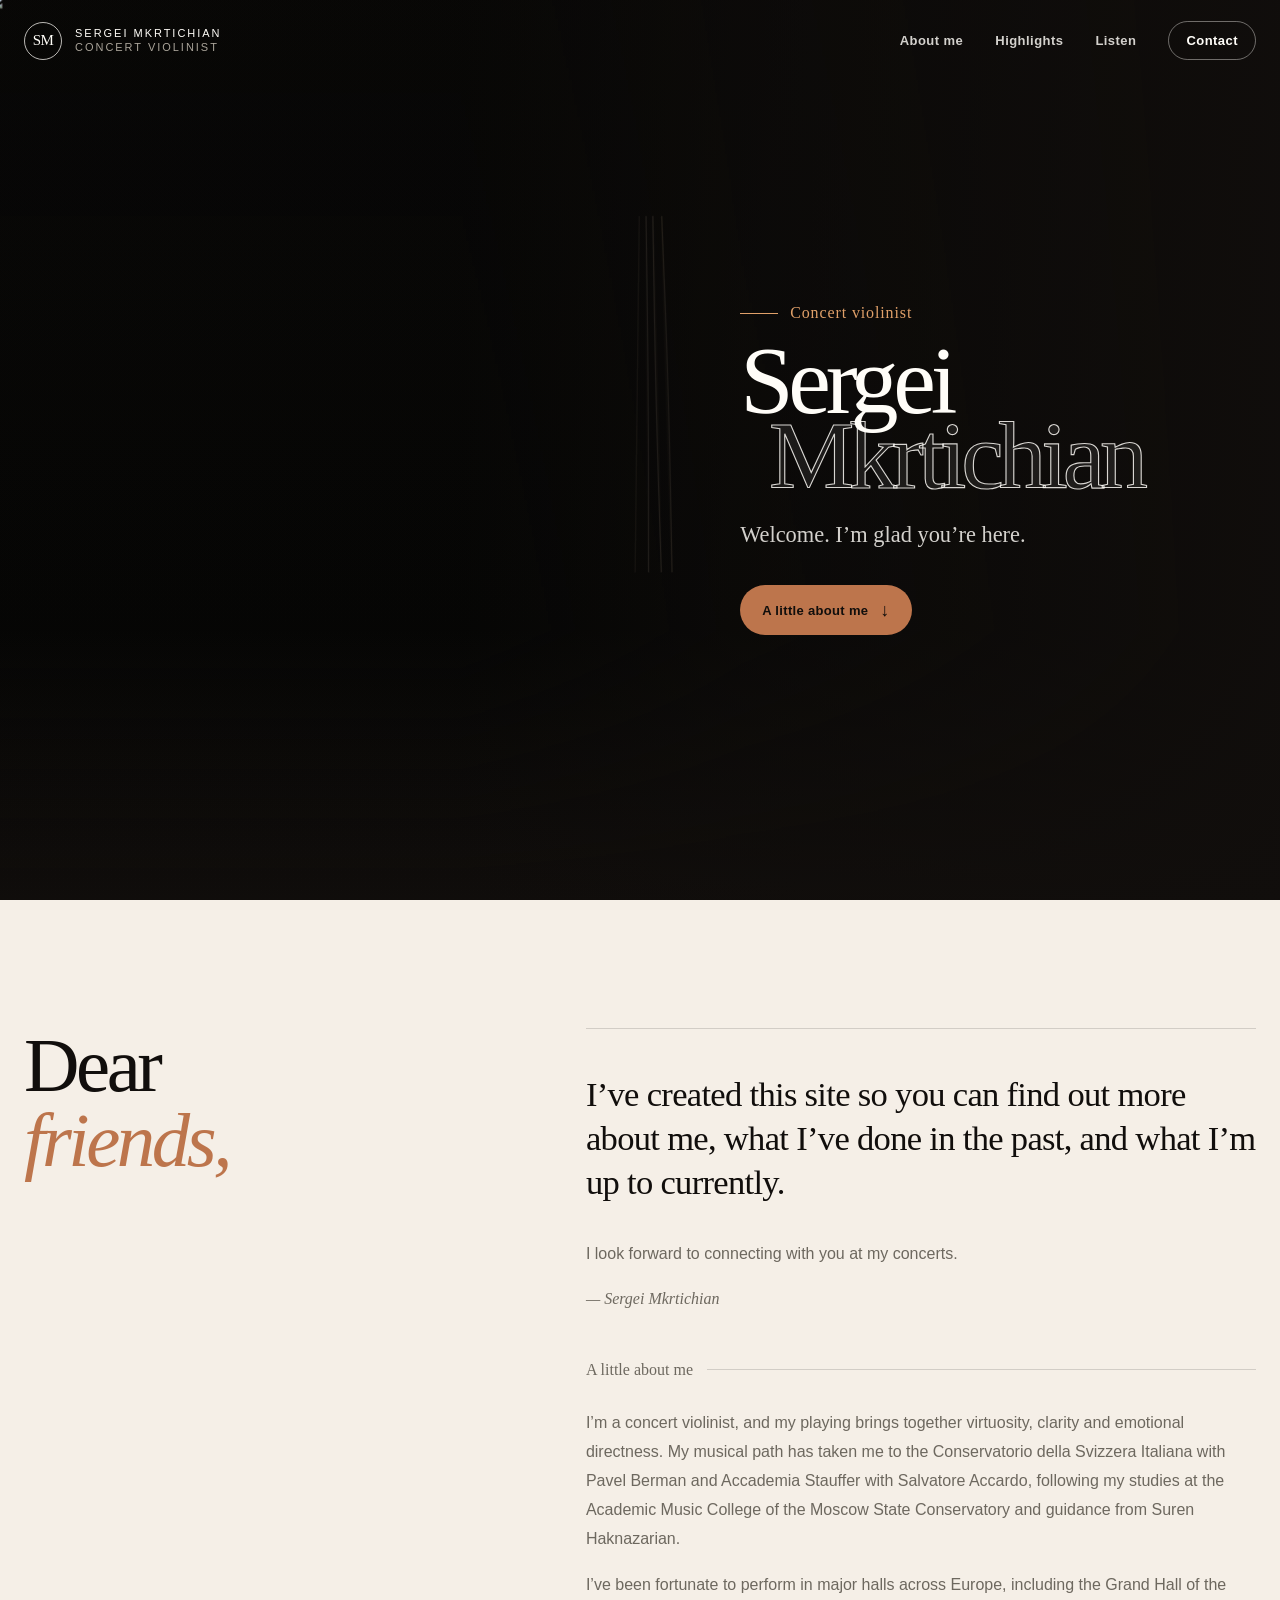
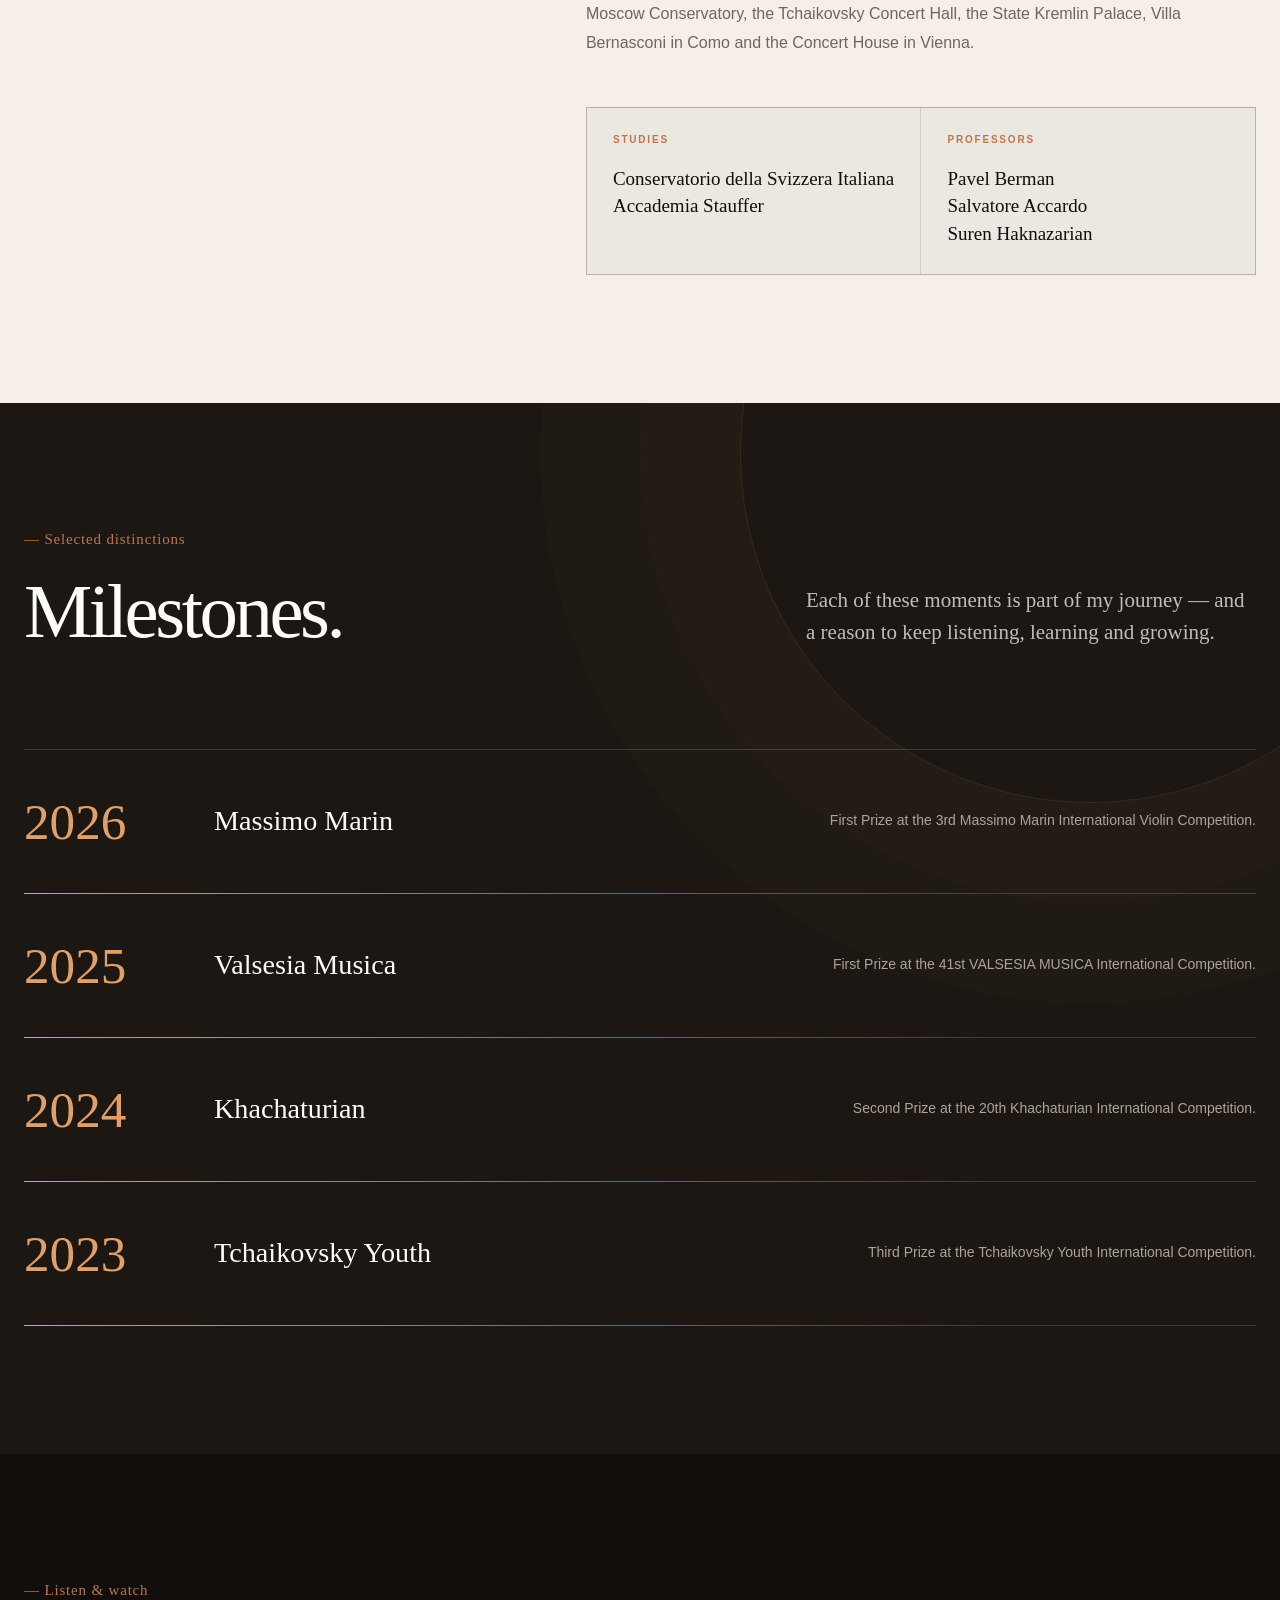
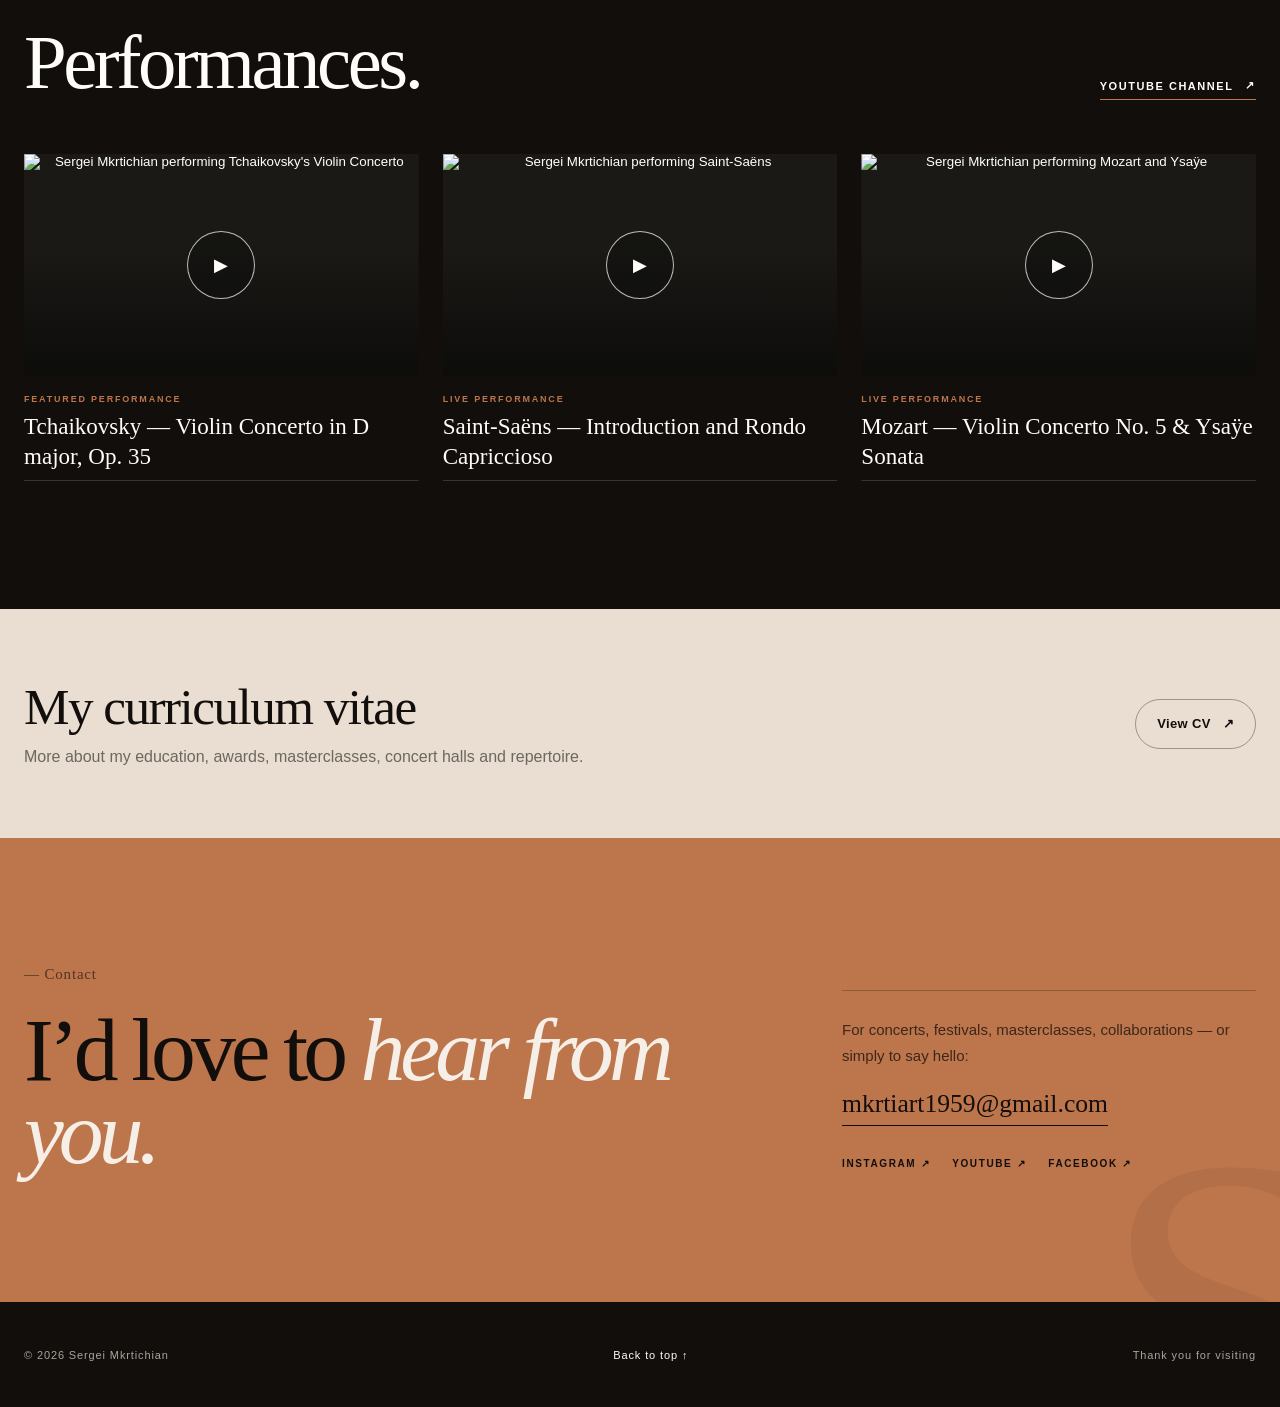
==== index.html @ 85d5dacb "Add files via upload" ====
<!doctype html>
<html lang="en" class="force-motion">
<head>
  <meta charset="utf-8">
  <meta name="viewport" content="width=device-width, initial-scale=1, viewport-fit=cover">
  <meta name="theme-color" content="#0a0a09">
  <meta name="description" content="Welcome to the official website of concert violinist Sergei Mkrtichian — music, performances, personal story and upcoming work.">
  <meta name="author" content="Sergei Mkrtichian">
  <meta name="robots" content="index, follow">

  <title>Sergei Mkrtichian — Concert Violinist</title>
  <link rel="canonical" href="https://sergeiviolin.com/">
  <link rel="apple-touch-icon" sizes="180x180" href="/apple-touch-icon.png">
  <link rel="icon" type="image/png" sizes="32x32" href="/favicon-32x32.png">
  <link rel="icon" type="image/png" sizes="16x16" href="/favicon-16x16.png">
  <link rel="manifest" href="/site.webmanifest">
  <link rel="preload" as="image" href="/s.JPG" fetchpriority="high">

  <meta property="og:type" content="website">
  <meta property="og:url" content="https://sergeiviolin.com/">
  <meta property="og:title" content="Sergei Mkrtichian — Concert Violinist">
  <meta property="og:description" content="Welcome to my website — discover my music, performances, story and latest work.">
  <meta property="og:image" content="https://sergeiviolin.com/og.png">
  <meta property="og:image:width" content="1200">
  <meta property="og:image:height" content="630">
  <meta property="og:image:alt" content="Sergei Mkrtichian with his violin">
  <meta property="og:site_name" content="Sergei Mkrtichian">
  <meta name="twitter:card" content="summary_large_image">
  <meta name="twitter:title" content="Sergei Mkrtichian — Concert Violinist">
  <meta name="twitter:description" content="Discover my music, performances, story and latest work.">
  <meta name="twitter:image" content="https://sergeiviolin.com/og.png">

  <script type="application/ld+json">
  {
    "@context": "https://schema.org",
    "@type": "Person",
    "name": "Sergei Mkrtichian",
    "url": "https://sergeiviolin.com/",
    "image": "https://sergeiviolin.com/s.JPG",
    "jobTitle": "Concert violinist",
    "sameAs": [
      "https://www.instagram.com/sergeiviolin/",
      "https://www.facebook.com/profile.php?id=100095484424565",
      "https://www.youtube.com/@sergeiviolin"
    ]
  }
  </script>

  <script>
    if (new URLSearchParams(window.location.search).get('motion') === 'system') {
      document.documentElement.classList.remove('force-motion');
    }
  </script>

  <style>
    :root {
      --ink: #110e0c;
      --ink-soft: #1c1713;
      --paper: #f5efe7;
      --paper-deep: #e9ded1;
      --white: #fffdf8;
      --muted: #aaa49a;
      --muted-dark: #6d685f;
      --amber: #bd754c;
      --amber-bright: #e0a069;
      --line-dark: rgba(255, 253, 248, .16);
      --line-light: rgba(10, 10, 9, .15);
      --serif: "Iowan Old Style", "Palatino Linotype", "Book Antiqua", Palatino, Georgia, serif;
      --sans: Inter, ui-sans-serif, -apple-system, BlinkMacSystemFont, "Segoe UI", Helvetica, Arial, sans-serif;
      --page: min(1240px, calc(100vw - 48px));
      --header-h: calc(82px + env(safe-area-inset-top));
    }

    *, *::before, *::after { box-sizing: border-box; }

    html {
      scroll-behavior: smooth;
      scroll-padding-top: var(--header-h);
      overflow-x: hidden;
      background: var(--ink);
    }

    body {
      margin: 0;
      min-width: 0;
      overflow-x: hidden;
      background: var(--ink);
      color: var(--white);
      font-family: var(--sans);
      -webkit-font-smoothing: antialiased;
      text-rendering: optimizeLegibility;
    }

    body.menu-open { overflow: hidden; }

    [hidden] { display: none !important; }
    main > section { scroll-margin-top: var(--header-h); }

    a { color: inherit; }
    img { max-width: 100%; }
    button, a {
      -webkit-tap-highlight-color: transparent;
      touch-action: manipulation;
    }

    button:active,
    a:active { transform: scale(.975); }

    :focus-visible {
      outline: 2px solid var(--amber-bright);
      outline-offset: 4px;
    }

    ::selection {
      background: var(--amber);
      color: var(--ink);
    }

    .skip-link {
      position: fixed;
      top: 12px;
      left: 12px;
      z-index: 2000;
      padding: 10px 14px;
      background: var(--paper);
      color: var(--ink);
      transform: translateY(-150%);
      transition: transform .2s ease;
    }

    .skip-link:focus { transform: translateY(0); }

    .site-header {
      position: fixed;
      inset: 0 0 auto;
      z-index: 1000;
      height: var(--header-h);
      border-bottom: 1px solid transparent;
      transition: background .3s ease, border-color .3s ease, height .3s ease;
    }

    .brand,
    .menu-toggle {
      animation: quiet-arrival .78s .45s cubic-bezier(.2,.7,.2,1) backwards;
    }

    .site-header.is-scrolled,
    .site-header.is-open {
      background: rgba(10, 10, 9, .9);
      border-color: var(--line-dark);
      backdrop-filter: blur(16px);
      -webkit-backdrop-filter: blur(16px);
    }

    .nav-shell {
      width: var(--page);
      height: 100%;
      margin: 0 auto;
      display: flex;
      align-items: center;
      justify-content: space-between;
      gap: 32px;
      padding-top: env(safe-area-inset-top);
    }

    .brand {
      display: inline-flex;
      align-items: center;
      gap: 13px;
      text-decoration: none;
      flex: 0 0 auto;
    }

    .brand-mark {
      display: grid;
      place-items: center;
      width: 38px;
      height: 38px;
      border: 1px solid rgba(255, 253, 248, .72);
      border-radius: 50%;
      font-family: var(--serif);
      font-size: 15px;
      letter-spacing: -.04em;
    }

    .brand-name {
      display: grid;
      gap: 2px;
      font-size: 11px;
      line-height: 1.05;
      letter-spacing: .18em;
      text-transform: uppercase;
    }

    .brand-name span:last-child { color: var(--muted); }

    .nav-links {
      display: flex;
      align-items: center;
      gap: clamp(20px, 2.5vw, 42px);
    }

    .nav-links a {
      position: relative;
      padding: 10px 0;
      color: rgba(255, 253, 248, .82);
      font-size: 13px;
      font-weight: 550;
      letter-spacing: .035em;
      text-decoration: none;
      transition: color .2s ease;
    }

    .nav-links a:not(.nav-cta)::after {
      position: absolute;
      right: 0;
      bottom: 4px;
      left: 0;
      height: 1px;
      background: var(--amber);
      content: "";
      transform: scaleX(0);
      transform-origin: right;
      transition: transform .25s ease;
    }

    .nav-links a:hover { color: var(--white); }
    .nav-links a:hover::after { transform: scaleX(1); transform-origin: left; }

    .nav-links .nav-cta {
      padding: 11px 17px;
      border: 1px solid rgba(255, 253, 248, .4);
      border-radius: 999px;
      color: var(--white);
      transition: background .2s ease, border-color .2s ease, color .2s ease;
    }

    .nav-links .nav-cta:hover {
      border-color: var(--amber);
      background: var(--amber);
      color: var(--ink);
    }

    .menu-toggle {
      display: none;
      width: 44px;
      height: 44px;
      padding: 0;
      border: 0;
      background: transparent;
      color: var(--white);
      cursor: pointer;
    }

    .menu-toggle span,
    .menu-toggle::before,
    .menu-toggle::after {
      display: block;
      width: 24px;
      height: 1px;
      margin: 5px auto;
      background: currentColor;
      content: "";
      transition: transform .25s ease, opacity .25s ease;
    }

    .menu-toggle[aria-expanded="true"] span { opacity: 0; }
    .menu-toggle[aria-expanded="true"]::before { transform: translateY(6px) rotate(45deg); }
    .menu-toggle[aria-expanded="true"]::after { transform: translateY(-6px) rotate(-45deg); }
    .menu-toggle:focus-visible { border-radius: 50%; outline-offset: -4px; }

    .hero {
      position: relative;
      min-height: 0;
      height: 100svh;
      max-height: none;
      overflow: hidden;
      background: #060605;
      isolation: isolate;
    }

    .hero-media,
    .hero-media::after,
    .hero-media img {
      position: absolute;
      inset: 0;
      width: 100%;
      height: 100%;
    }

    .hero-media {
      z-index: -2;
      will-change: clip-path, transform;
      animation: stage-reveal 1.45s cubic-bezier(.16,.8,.2,1) backwards;
    }

    .hero-media img {
      object-fit: cover;
      object-position: 49% 42%;
      filter: saturate(.96) contrast(1.02) brightness(1.04);
      transform: translate3d(0, var(--hero-image-y, 0px), 0) scale(var(--hero-image-scale, 1.025));
      transform-origin: 50% 44%;
      will-change: transform;
    }

    .hero-media::after {
      z-index: 1;
      background:
        linear-gradient(90deg, rgba(17,14,12,.04) 0%, rgba(17,14,12,.04) 36%, rgba(17,14,12,.44) 58%, rgba(17,14,12,.93) 100%),
        linear-gradient(0deg, rgba(17,14,12,.94) 0%, transparent 30%, rgba(17,14,12,.2) 100%);
      content: "";
    }

    .hero-strings {
      position: absolute;
      inset: 0;
      z-index: -1;
      width: 100%;
      height: 100%;
      display: block;
      opacity: .78;
      pointer-events: none;
      mix-blend-mode: screen;
    }

    @keyframes stage-reveal {
      0% {
        clip-path: inset(7% 19% 7% 19% round 34px);
        opacity: .35;
        transform: scale(.965);
      }
      35% { opacity: 1; }
      100% {
        clip-path: inset(0 round 0);
        opacity: 1;
        transform: scale(1);
      }
    }

    @keyframes quiet-arrival {
      from { opacity: 0; transform: translateY(-12px); }
      to { opacity: 1; transform: translateY(0); }
    }

    @keyframes copy-arrival {
      from { opacity: 0; transform: translateY(28px); }
      to { opacity: 1; transform: translateY(0); }
    }

    @keyframes mobile-stage-reveal {
      from { opacity: .18; transform: scale(1.045); }
      to { opacity: 1; transform: scale(1); }
    }

    @keyframes soft-appear {
      from { opacity: 0; }
      to { opacity: 1; }
    }

    @keyframes arrow-breathe {
      0%, 100% { transform: translateY(-1px); }
      50% { transform: translateY(5px); }
    }

    .hero-inner {
      width: var(--page);
      height: 100%;
      margin: 0 auto;
      display: grid;
      grid-template-columns: minmax(0, 1.08fr) minmax(390px, .92fr);
      align-items: center;
      padding: var(--header-h) 0 42px;
    }

    .hero-copy {
      grid-column: 2;
      max-width: 610px;
      padding: 0 0 0 clamp(24px, 4vw, 74px);
      opacity: var(--hero-copy-opacity, 1);
      transform: translate3d(0, var(--hero-copy-y, 0px), 0);
      will-change: transform, opacity;
    }

    .hero-copy > * { animation: copy-arrival .88s cubic-bezier(.2,.7,.2,1) backwards; }
    .hero-copy > :nth-child(1) { animation-delay: .4s; }
    .hero-copy > :nth-child(2) { animation-delay: .5s; }
    .hero-copy > :nth-child(3) { animation-delay: .61s; }
    .hero-copy > :nth-child(4) { animation-delay: .72s; }
    .hero-copy > :nth-child(5) { animation-delay: .82s; }

    .eyebrow {
      display: flex;
      align-items: center;
      gap: 12px;
      margin: 0 0 22px;
      color: var(--amber-bright);
      font-family: var(--serif);
      font-size: 16px;
      font-weight: 400;
      letter-spacing: .055em;
    }

    .eyebrow::before {
      width: 38px;
      height: 1px;
      background: currentColor;
      content: "";
    }

    h1, h2, h3, p { margin-top: 0; }

    h1 {
      margin-bottom: 24px;
      font-family: var(--serif);
      font-size: clamp(68px, 7.5vw, 128px);
      font-weight: 400;
      letter-spacing: -.055em;
      line-height: .78;
    }

    h1 span { display: block; }
    h1 span:last-child {
      margin-left: .3em;
      color: rgba(255,253,248,.07);
      -webkit-text-stroke: 1.15px rgba(255,253,248,.84);
    }

    .hero-lead {
      max-width: 530px;
      margin-bottom: 34px;
      color: rgba(255, 253, 248, .82);
      font-family: var(--serif);
      font-size: clamp(19px, 1.75vw, 25px);
      line-height: 1.5;
    }

    @keyframes next-concert-arrival {
      from { opacity: 0; transform: translateY(16px); }
      to { opacity: 1; transform: translateY(0); }
    }

    .next-concert-teaser {
      position: relative;
      width: min(100%, 520px);
      min-height: 76px;
      display: grid;
      grid-template-columns: auto minmax(0, 1fr) auto;
      gap: 16px;
      align-items: center;
      overflow: hidden;
      margin: 0 0 18px;
      padding: 12px 15px 12px 13px;
      border: 1px solid rgba(255, 253, 248, .22);
      border-radius: 17px;
      background: rgba(13, 11, 9, .7);
      color: var(--white);
      text-decoration: none;
      animation: next-concert-arrival .72s .08s cubic-bezier(.2,.7,.2,1) backwards;
      transition: border-color .25s ease, background .25s ease, transform .25s ease;
    }

    .next-concert-teaser::after {
      position: absolute;
      right: 0;
      bottom: 0;
      left: 0;
      height: 1px;
      background: linear-gradient(90deg, var(--amber-bright), rgba(224, 160, 105, 0));
      content: "";
      transform-origin: left;
      animation: next-concert-line 1.1s .45s cubic-bezier(.2,.7,.2,1) backwards;
    }

    @keyframes next-concert-line {
      from { transform: scaleX(0); }
      to { transform: scaleX(1); }
    }

    .next-concert-teaser:hover {
      border-color: rgba(224, 160, 105, .62);
      background: rgba(22, 17, 14, .86);
      transform: translateY(-2px);
    }

    .next-concert-date {
      min-width: 50px;
      display: grid;
      justify-items: center;
      padding-right: 13px;
      border-right: 1px solid rgba(255, 253, 248, .16);
      font-variant-numeric: tabular-nums;
    }

    .next-concert-day {
      font-family: var(--serif);
      font-size: 32px;
      letter-spacing: -.04em;
      line-height: .9;
    }

    .next-concert-month,
    .next-concert-label {
      color: var(--amber-bright);
      font-size: 9px;
      font-weight: 750;
      letter-spacing: .14em;
      line-height: 1.3;
      text-transform: uppercase;
    }

    .next-concert-copy { min-width: 0; display: grid; gap: 3px; }
    .next-concert-place,
    .next-concert-title { overflow: hidden; text-overflow: ellipsis; white-space: nowrap; }
    .next-concert-place { font-family: var(--serif); font-size: 18px; font-weight: 400; }
    .next-concert-title { color: rgba(255, 253, 248, .66); font-size: 11px; }
    .next-concert-arrow { color: var(--amber-bright); font-size: 21px; transition: transform .25s ease; }
    .next-concert-teaser:hover .next-concert-arrow { transform: translate(2px, 2px); }

    html.has-concerts .hero-lead { margin-bottom: 18px; }

    .button-row {
      display: flex;
      flex-wrap: wrap;
      gap: 12px;
    }

    .button {
      min-height: 50px;
      display: inline-flex;
      align-items: center;
      justify-content: center;
      gap: 12px;
      padding: 13px 21px;
      border: 1px solid transparent;
      border-radius: 999px;
      font-size: 13px;
      font-weight: 650;
      letter-spacing: .025em;
      text-decoration: none;
      transition: transform .2s ease, background .2s ease, border-color .2s ease, color .2s ease;
    }

    .button:hover { transform: translateY(-2px); }
    .button-primary { background: var(--amber); color: var(--ink); }
    .button-primary:hover { background: var(--amber-bright); }
    .button-ghost { border-color: rgba(255,253,248,.34); color: var(--white); }
    .button-ghost:hover { border-color: rgba(255,253,248,.7); background: rgba(255,253,248,.1); }
    .button-secondary { border-color: rgba(255,253,248,.34); color: var(--white); }
    .button-secondary:hover { border-color: var(--white); background: var(--white); color: var(--ink); }
    .button-arrow {
      display: inline-block;
      font-size: 18px;
      font-weight: 400;
      line-height: 0;
      animation: arrow-breathe 1.8s 2s ease-in-out infinite;
    }

    .concerts {
      position: relative;
      overflow: hidden;
      background: var(--paper-deep);
      color: var(--ink);
    }

    .concerts::after {
      position: absolute;
      top: -280px;
      right: -240px;
      width: 620px;
      height: 620px;
      border: 1px solid rgba(189, 117, 76, .18);
      border-radius: 50%;
      box-shadow: 0 0 0 90px rgba(189, 117, 76, .035), 0 0 0 180px rgba(189, 117, 76, .025);
      content: "";
      pointer-events: none;
    }

    .concerts .section-shell { position: relative; z-index: 1; }
    .concerts .section-kicker { color: var(--amber); }

    .concerts-head {
      display: grid;
      grid-template-columns: minmax(0, 1fr) minmax(280px, .55fr);
      gap: clamp(40px, 8vw, 120px);
      align-items: end;
      margin-bottom: clamp(48px, 7vw, 84px);
    }

    .concerts-intro {
      justify-self: end;
      max-width: 430px;
      margin: 0;
      color: var(--muted-dark);
      font-family: var(--serif);
      font-size: 20px;
      line-height: 1.55;
    }

    .concerts-preview-note {
      margin: -26px 0 28px;
      padding: 11px 14px;
      border: 1px solid rgba(189, 117, 76, .3);
      border-radius: 10px;
      color: var(--muted-dark);
      font-size: 12px;
      line-height: 1.5;
    }

    .concert-list { border-top: 1px solid var(--line-light); }

    .concert-card {
      display: grid;
      grid-template-columns: 160px minmax(0, 1fr) auto;
      gap: clamp(28px, 5vw, 72px);
      align-items: center;
      padding: 30px 0;
      border-bottom: 1px solid var(--line-light);
    }

    .concert-date {
      display: grid;
      grid-template-columns: auto 1fr;
      gap: 4px 10px;
      align-items: center;
      font-family: var(--serif);
      font-variant-numeric: tabular-nums;
    }

    .concert-day {
      grid-row: span 2;
      color: var(--amber);
      font-size: 54px;
      letter-spacing: -.055em;
      line-height: .8;
    }

    .concert-month,
    .concert-year {
      font-family: var(--sans);
      font-size: 10px;
      font-weight: 750;
      letter-spacing: .15em;
      line-height: 1.15;
      text-transform: uppercase;
    }

    .concert-year { color: var(--muted-dark); }

    .concert-place {
      margin-bottom: 7px;
      color: var(--amber);
      font-size: 10px;
      font-weight: 750;
      letter-spacing: .16em;
      text-transform: uppercase;
    }

    .concert-title {
      margin-bottom: 8px;
      font-family: var(--serif);
      font-size: clamp(24px, 2.5vw, 34px);
      font-weight: 400;
      letter-spacing: -.02em;
      line-height: 1.15;
    }

    .concert-meta,
    .concert-description {
      margin: 0;
      color: var(--muted-dark);
      font-size: 13px;
      line-height: 1.6;
    }

    .concert-description { max-width: 650px; margin-top: 7px; }

    .concert-action {
      min-width: 148px;
      background: var(--ink);
      color: var(--white);
    }

    .concert-action:hover { background: var(--amber); color: var(--ink); }

    .concert-card[data-concert-kind="external"] .concert-action {
      border-color: rgba(17, 14, 12, .38);
      background: transparent;
      color: var(--ink);
    }

    .concert-card[data-concert-kind="external"] .concert-action:hover {
      border-color: var(--ink);
      background: var(--ink);
      color: var(--white);
    }

    .concert-status {
      display: inline-flex;
      min-height: 44px;
      align-items: center;
      color: var(--muted-dark);
      font-size: 10px;
      font-weight: 750;
      letter-spacing: .15em;
      text-transform: uppercase;
    }

    .section { padding: clamp(90px, 10vw, 150px) 0; }
    .section-shell { width: var(--page); margin: 0 auto; }

    .section-kicker {
      margin-bottom: 26px;
      color: var(--amber);
      font-family: var(--serif);
      font-size: 15px;
      font-weight: 400;
      letter-spacing: .055em;
    }

    .section-kicker::before { content: "— "; }
    main { counter-reset: section; }
    main > section:not(.hero) { counter-increment: section; }

    .display-title {
      margin-bottom: 0;
      font-family: var(--serif);
      font-size: clamp(46px, 6vw, 86px);
      font-weight: 400;
      letter-spacing: -.045em;
      line-height: .98;
    }

    .about { background: var(--paper); color: var(--ink); }

    .about-grid {
      display: grid;
      grid-template-columns: minmax(310px, .8fr) minmax(420px, 1.2fr);
      gap: clamp(56px, 9vw, 140px);
      align-items: start;
    }

    .about-intro { position: sticky; top: calc(var(--header-h) + 50px); }

    .about .display-title span { color: var(--amber); font-style: italic; }

    .about-copy {
      padding-top: 43px;
      border-top: 1px solid var(--line-light);
    }

    .about-copy .lead {
      margin-bottom: 34px;
      font-family: var(--serif);
      font-size: clamp(25px, 2.7vw, 39px);
      line-height: 1.28;
      letter-spacing: -.02em;
    }

    .about-copy > p:not(.lead) {
      max-width: 680px;
      color: var(--muted-dark);
      font-size: 16px;
      line-height: 1.82;
    }

    .about-copy .signature {
      margin: 8px 0 42px;
      color: var(--ink);
      font-family: var(--serif);
      font-size: clamp(23px, 2.4vw, 32px);
      font-style: italic;
    }

    .story-label {
      display: flex;
      align-items: center;
      gap: 14px;
      margin: 0 0 24px;
      color: var(--amber);
      font-family: var(--serif);
      font-size: 15px;
    }

    .story-label::after {
      height: 1px;
      flex: 1;
      background: var(--line-light);
      content: "";
    }

    .about-meta {
      margin-top: 50px;
      display: grid;
      grid-template-columns: repeat(2, 1fr);
      gap: 1px;
      background: var(--line-light);
      border: 1px solid var(--line-light);
    }

    .meta-card {
      min-height: 150px;
      padding: 26px;
      background: rgba(255, 253, 248, .56);
    }

    .meta-card span {
      display: block;
      margin-bottom: 20px;
      color: var(--amber);
      font-size: 10px;
      font-weight: 700;
      letter-spacing: .18em;
      text-transform: uppercase;
    }

    .meta-card p {
      margin: 0;
      font-family: var(--serif);
      font-size: 19px;
      line-height: 1.45;
    }

    .highlights {
      position: relative;
      overflow: hidden;
      background: var(--ink-soft);
    }

    .highlights::before {
      position: absolute;
      top: -300px;
      right: -160px;
      width: 700px;
      height: 700px;
      border: 1px solid rgba(199,134,63,.16);
      border-radius: 50%;
      box-shadow: 0 0 0 100px rgba(199,134,63,.025), 0 0 0 200px rgba(199,134,63,.02);
      content: "";
      pointer-events: none;
    }

    .highlights-head {
      display: grid;
      grid-template-columns: 1fr 1fr;
      gap: 50px;
      align-items: end;
      margin-bottom: clamp(58px, 8vw, 100px);
    }

    .highlights-note {
      max-width: 450px;
      justify-self: end;
      margin: 0;
      color: rgba(255,253,248,.72);
      font-family: var(--serif);
      font-size: 21px;
      line-height: 1.55;
    }

    .timeline { border-top: 1px solid var(--line-dark); }

    .timeline-item {
      position: relative;
      display: grid;
      grid-template-columns: 150px minmax(230px, .72fr) 1fr;
      gap: 40px;
      align-items: center;
      min-height: 144px;
      padding: 28px 0;
      border-bottom: 1px solid var(--line-dark);
      transition: border-color .25s ease;
    }

    .timeline-item::after {
      position: absolute;
      right: 0;
      bottom: -1px;
      left: 0;
      height: 1px;
      background: linear-gradient(90deg, var(--amber-bright), transparent 78%);
      content: "";
      transform: scaleX(0);
      transform-origin: left;
      transition: transform 1.15s var(--reveal-delay, 0ms) cubic-bezier(.2,.7,.2,1);
    }

    .timeline-item.is-visible::after { transform: scaleX(1); }

    .timeline-item:hover { border-color: rgba(199,134,63,.72); }

    .timeline-year {
      font-family: var(--serif);
      font-size: clamp(38px, 4vw, 56px);
      color: var(--amber-bright);
    }

    .timeline-item h3 {
      margin-bottom: 0;
      font-family: var(--serif);
      font-size: clamp(23px, 2.2vw, 32px);
      font-weight: 400;
      line-height: 1.2;
    }

    .timeline-item p {
      max-width: 540px;
      justify-self: end;
      margin: 0;
      color: var(--muted);
      font-size: 14px;
      line-height: 1.7;
    }

    .performances { background: var(--ink); }

    .performances-head {
      display: flex;
      align-items: end;
      justify-content: space-between;
      gap: 30px;
      margin-bottom: 54px;
    }

    .text-link {
      display: inline-flex;
      align-items: center;
      gap: 12px;
      padding-bottom: 7px;
      border-bottom: 1px solid var(--amber);
      color: var(--white);
      font-size: 11px;
      font-weight: 700;
      letter-spacing: .14em;
      text-decoration: none;
      text-transform: uppercase;
    }

    .video-grid {
      display: grid;
      grid-template-columns: repeat(12, minmax(0, 1fr));
      gap: 24px;
    }

    .video-card,
    .video-card:first-child {
      min-width: 0;
      grid-column: span 4;
    }

    .video-card.reveal {
      clip-path: inset(0 0 16% 0 round 18px);
      transform: translateY(42px) scale(.975);
      transition:
        opacity 1s var(--reveal-delay, 0ms) ease,
        transform 1.05s var(--reveal-delay, 0ms) cubic-bezier(.2,.7,.2,1),
        clip-path 1.05s var(--reveal-delay, 0ms) cubic-bezier(.2,.7,.2,1);
    }

    .video-card.reveal.is-visible {
      clip-path: inset(0 round 0);
      transform: translateY(0) scale(1);
    }

    .video-trigger {
      position: relative;
      width: 100%;
      aspect-ratio: 16 / 9;
      display: block;
      overflow: hidden;
      padding: 0;
      border: 0;
      background: #1a1916;
      color: var(--white);
      cursor: pointer;
    }

    .video-trigger::after {
      position: absolute;
      inset: 0;
      background: linear-gradient(0deg, rgba(5,5,4,.65), transparent 58%);
      content: "";
      transition: background .3s ease;
    }

    .video-trigger img {
      width: 100%;
      height: 100%;
      display: block;
      object-fit: cover;
      filter: saturate(.72) contrast(1.08);
      transition: transform .6s cubic-bezier(.2,.7,.2,1), filter .3s ease;
    }

    .video-trigger:hover img { transform: scale(1.035); filter: saturate(.95) contrast(1.04); }

    .play {
      position: absolute;
      z-index: 2;
      top: 50%;
      left: 50%;
      width: 68px;
      height: 68px;
      display: grid;
      place-items: center;
      border: 1px solid rgba(255,253,248,.72);
      border-radius: 50%;
      background: rgba(10,10,9,.28);
      font-size: 18px;
      transform: translate(-50%, -50%);
      transition: background .25s ease, border-color .25s ease, transform .25s ease;
    }

    .video-trigger:hover .play {
      border-color: var(--amber-bright);
      background: var(--amber);
      color: var(--ink);
      transform: translate(-50%, -50%) scale(1.07);
    }

    .video-frame {
      width: 100%;
      aspect-ratio: 16 / 9;
      display: block;
      border: 0;
      background: #000;
    }

    .video-caption {
      padding: 18px 0 8px;
      border-bottom: 1px solid var(--line-dark);
    }

    .video-caption span {
      display: block;
      margin-bottom: 8px;
      color: var(--amber);
      font-size: 9px;
      font-weight: 700;
      letter-spacing: .2em;
      text-transform: uppercase;
    }

    .video-caption h3 {
      margin: 0;
      font-family: var(--serif);
      font-size: clamp(18px, 1.8vw, 26px);
      font-weight: 400;
      line-height: 1.3;
      overflow-wrap: anywhere;
    }

    .cv-band {
      padding: 68px 0;
      background: var(--paper-deep);
      color: var(--ink);
    }

    .cv-band-inner {
      width: var(--page);
      margin: 0 auto;
      display: grid;
      grid-template-columns: 1fr auto;
      gap: 40px;
      align-items: center;
    }

    .cv-band h2 {
      margin-bottom: 8px;
      font-family: var(--serif);
      font-size: clamp(32px, 4vw, 53px);
      font-weight: 400;
      letter-spacing: -.03em;
    }

    .cv-band p {
      margin-bottom: 0;
      color: var(--muted-dark);
      line-height: 1.65;
    }

    .cv-band .button-secondary {
      border-color: rgba(10,10,9,.35);
      color: var(--ink);
    }

    .cv-band .button-secondary:hover { border-color: var(--ink); background: var(--ink); color: var(--white); }

    .contact {
      position: relative;
      overflow: hidden;
      background: var(--amber);
      color: var(--ink);
    }

    .contact::after {
      position: absolute;
      right: -70px;
      bottom: -190px;
      font-family: var(--serif);
      font-size: clamp(250px, 35vw, 590px);
      line-height: .8;
      color: rgba(10,10,9,.055);
      content: "S";
      pointer-events: none;
    }

    .contact-grid {
      position: relative;
      z-index: 1;
      display: grid;
      grid-template-columns: 1.25fr .75fr;
      gap: clamp(50px, 10vw, 160px);
      align-items: end;
    }

    .contact .section-kicker { color: rgba(10,10,9,.6); }

    .contact-title {
      max-width: 850px;
      margin-bottom: 0;
      font-family: var(--serif);
      font-size: clamp(54px, 7vw, 105px);
      font-weight: 400;
      letter-spacing: -.055em;
      line-height: .92;
    }

    .contact-title em { font-weight: 400; color: var(--paper); }

    .contact-aside {
      padding-bottom: 5px;
      border-top: 1px solid rgba(10,10,9,.25);
    }

    .contact-aside p {
      padding-top: 26px;
      color: rgba(10,10,9,.72);
      font-size: 15px;
      line-height: 1.7;
    }

    .email-link {
      display: inline-block;
      padding: 6px 0;
      border-bottom: 1px solid var(--ink);
      font-family: var(--serif);
      font-size: clamp(19px, 2vw, 26px);
      text-decoration: none;
    }

    .email-link:hover { color: var(--paper); border-color: var(--paper); }

    .email-action-label { display: none; }

    .social-links {
      margin-top: 32px;
      display: flex;
      flex-wrap: wrap;
      gap: 10px 22px;
    }

    .social-links a {
      font-size: 10px;
      font-weight: 750;
      letter-spacing: .16em;
      text-decoration: none;
      text-transform: uppercase;
    }

    .social-links a:hover { color: var(--paper); }

    footer { background: var(--ink); }

    .footer-inner {
      width: var(--page);
      min-height: 105px;
      margin: 0 auto;
      display: flex;
      align-items: center;
      justify-content: space-between;
      gap: 30px;
      color: var(--muted);
      font-size: 11px;
      letter-spacing: .08em;
    }

    .footer-inner a { color: var(--white); text-decoration: none; }

    .reveal {
      opacity: 0;
      transform: translateY(30px);
      transition:
        opacity .75s var(--reveal-delay, 0ms) ease,
        transform .88s var(--reveal-delay, 0ms) cubic-bezier(.2,.7,.2,1);
    }

    .reveal.is-visible { opacity: 1; transform: translateY(0); }

    @media (max-width: 1000px) {
      :root { --page: min(100% - 40px, 920px); }

      .hero-inner { grid-template-columns: 45% 55%; }
      .hero-copy { padding-left: 30px; }
      h1 { font-size: clamp(64px, 9.5vw, 96px); }

      .about-grid { grid-template-columns: 1fr; }
      .about-intro { position: static; }
      .about-copy { padding-top: 0; border-top: 0; }

      .timeline-item { grid-template-columns: 110px minmax(220px, .8fr) 1fr; gap: 25px; }

      .video-card, .video-card:first-child { grid-column: span 6; }
      .video-card:last-child { grid-column: 4 / span 6; }

      .contact-grid { grid-template-columns: 1fr; }
      .contact-aside { max-width: 520px; }
      .concert-card { grid-template-columns: 130px minmax(0, 1fr); }
      .concert-card > :last-child { grid-column: 2; justify-self: start; }
    }

    @media (max-width: 760px) {
      :root {
        --page: calc(100% - 32px);
        --header-h: calc(66px + env(safe-area-inset-top));
      }

      html { scrollbar-width: none; }
      html::-webkit-scrollbar { display: none; }

      .menu-toggle { display: block; }

      .site-header.is-scrolled,
      .site-header.is-open {
        border-color: transparent;
        background: transparent;
        backdrop-filter: none;
        -webkit-backdrop-filter: none;
      }

      .nav-shell {
        width: calc(100% - 20px);
        height: 54px;
        margin: calc(6px + env(safe-area-inset-top)) 10px 0;
        padding: 0 5px 0 7px;
        border: 1px solid transparent;
        border-radius: 999px;
        transition: background .3s ease, border-color .3s ease, box-shadow .3s ease;
      }

      .site-header.is-scrolled .nav-shell,
      .site-header.is-open .nav-shell {
        border-color: rgba(255, 253, 248, .13);
        background: rgba(15, 12, 10, .84);
        box-shadow: 0 12px 34px rgba(0, 0, 0, .16);
        backdrop-filter: blur(18px);
        -webkit-backdrop-filter: blur(18px);
      }

      .brand-name {
        display: block;
        font-size: 9px;
        letter-spacing: .135em;
        white-space: nowrap;
      }

      .brand-name span:last-child { display: none; }

      .brand-mark {
        width: 36px;
        height: 36px;
        font-size: 14px;
      }

      .brand {
        min-width: 0;
        min-height: 44px;
        justify-content: flex-start;
        padding: 4px;
      }

      .nav-shell { justify-content: space-between; gap: 10px; }

      .nav-links {
        position: fixed;
        top: var(--header-h);
        right: 0;
        bottom: auto;
        left: 0;
        width: 100%;
        height: calc(100dvh - var(--header-h));
        min-height: calc(100svh - var(--header-h));
        display: flex;
        flex-direction: column;
        align-items: flex-start;
        justify-content: center;
        gap: 0;
        overflow-y: auto;
        overscroll-behavior: contain;
        padding: 30px 24px calc(30px + env(safe-area-inset-bottom));
        background:
          radial-gradient(circle at 82% 16%, rgba(189,117,76,.12), transparent 34%),
          rgba(17,14,12,.985);
        visibility: hidden;
        opacity: 0;
        transform: translateY(-8px);
        transition: opacity .3s ease, transform .35s cubic-bezier(.2,.7,.2,1), visibility .3s;
      }

      .nav-links.is-open { visibility: visible; opacity: 1; transform: translateY(0); }

      .nav-links a,
      .nav-links .nav-cta {
        width: 100%;
        padding: clamp(14px, 3.2vh, 25px) 0;
        border: 0;
        border-bottom: 1px solid var(--line-dark);
        border-radius: 0;
        font-family: var(--serif);
        font-size: clamp(32px, 10vw, 48px);
        font-weight: 400;
        letter-spacing: -.02em;
        text-transform: none;
        opacity: 0;
        transform: translateY(18px);
        transition: opacity .45s ease, transform .55s cubic-bezier(.2,.7,.2,1), color .2s ease;
      }

      .nav-links.is-open a { opacity: 1; transform: translateY(0); }
      .nav-links.is-open a:nth-child(1) { transition-delay: .06s; }
      .nav-links.is-open a:nth-child(2) { transition-delay: .12s; }
      .nav-links.is-open a:nth-child(3) { transition-delay: .18s; }
      .nav-links.is-open a:nth-child(4) { transition-delay: .24s; }
      .nav-links.is-open a:nth-child(5) { transition-delay: .3s; }

      .hero {
        min-height: 100svh;
        height: 100svh;
        max-height: none;
      }

      .hero-media {
        clip-path: none;
        will-change: opacity, transform;
        animation: mobile-stage-reveal 1.05s cubic-bezier(.2,.7,.2,1) backwards;
      }

      .hero-media img {
        object-position: 36% center;
        filter: brightness(1.16) saturate(.9) contrast(1.02);
      }

      .hero-media::after {
        background:
          linear-gradient(0deg, rgba(17,14,12,.96) 0%, rgba(17,14,12,.72) 30%, rgba(17,14,12,.05) 64%, rgba(17,14,12,.12) 100%),
          linear-gradient(90deg, rgba(17,14,12,0) 0%, rgba(17,14,12,.08) 100%);
      }

      .hero-strings { opacity: .9; }

      .hero-inner {
        display: flex;
        align-items: flex-end;
        min-height: 100svh;
        height: 100%;
        padding: max(50svh, 330px) 0 42px;
      }

      .hero-copy {
        width: 100%;
        max-width: 580px;
        padding: 0;
        opacity: 1;
        transform: none;
        will-change: auto;
      }

      .hero-copy > * { animation-duration: .72s; }
      .hero-copy > :nth-child(1) { animation-delay: .22s; }
      .hero-copy > :nth-child(2) { animation-delay: .31s; }
      .hero-copy > :nth-child(3) { animation-delay: .41s; }
      .hero-copy > :nth-child(4) { animation-delay: .51s; }
      .hero-copy > :nth-child(5) { animation-delay: .61s; }

      .eyebrow {
        margin-bottom: 13px;
        font-size: 12px;
        letter-spacing: .065em;
      }

      .eyebrow::before { width: 28px; }

      h1 {
        margin-bottom: 17px;
        font-size: clamp(54px, 17vw, 82px);
        line-height: .82;
      }

      h1 span:last-child { margin-left: 0; }

      .hero-lead {
        max-width: 390px;
        margin-bottom: 18px;
        font-size: 18px;
        line-height: 1.42;
      }

      html.has-concerts h1 { margin-bottom: 13px; font-size: clamp(51px, 16vw, 76px); }
      html.has-concerts .hero-lead { margin-bottom: 12px; }

      .next-concert-teaser {
        min-height: 64px;
        grid-template-columns: 46px minmax(0, 1fr) 24px;
        gap: 11px;
        margin-bottom: 8px;
        padding: 9px 11px;
        border-radius: 14px;
        background: rgba(13, 11, 9, .78);
      }

      .next-concert-date { min-width: 0; padding-right: 10px; }
      .next-concert-day { font-size: 28px; }
      .next-concert-month,
      .next-concert-label { font-size: 8px; }
      .next-concert-place { font-size: 16px; }
      .next-concert-title { font-size: 10px; }

      .button-row {
        display: flex;
      }

      .hero-copy .button {
        width: auto;
        min-height: 48px;
        justify-content: flex-start;
        padding: 10px 0;
        border: 0;
        border-bottom: 1px solid rgba(255,253,248,.52);
        border-radius: 0;
        background: transparent;
        color: var(--white);
        font-size: 12px;
        letter-spacing: .02em;
      }

      .section { padding: 74px 0; }
      .section-kicker { margin-bottom: 20px; }
      .display-title { font-size: clamp(46px, 14vw, 67px); }

      .concerts-head {
        grid-template-columns: 1fr;
        gap: 22px;
        margin-bottom: 40px;
      }

      .concerts-intro {
        justify-self: start;
        max-width: 330px;
        font-size: 18px;
      }

      .concerts-preview-note { margin-top: -18px; }

      .concert-card {
        grid-template-columns: 70px minmax(0, 1fr);
        gap: 18px;
        align-items: start;
        padding: 25px 0;
      }

      .concert-day { font-size: 46px; }
      .concert-date { gap: 3px 7px; }
      .concert-title { font-size: 25px; }
      .concert-card > :last-child { grid-column: 2; width: 100%; }
      .concert-action { width: 100%; min-height: 48px; }

      .about-meta {
        gap: 10px;
        border: 0;
        background: transparent;
      }

      .meta-card {
        border: 1px solid var(--line-light);
        border-radius: 16px;
      }

      .about-copy .lead {
        margin-bottom: 26px;
        font-size: 27px;
        line-height: 1.25;
      }

      .about-copy > p:not(.lead) {
        font-size: 15px;
        line-height: 1.72;
      }

      .about-copy .signature {
        margin-bottom: 38px;
        font-size: 25px;
        line-height: 1.3;
      }

      .about-meta { margin-top: 38px; }
      .about-meta { grid-template-columns: 1fr; }
      .meta-card { min-height: auto; }

      .highlights-head { grid-template-columns: 1fr; }
      .highlights-note { justify-self: start; }

      .timeline-item {
        min-height: auto;
        grid-template-columns: 78px 1fr;
        gap: 8px 16px;
        padding: 22px 0;
      }

      .timeline-year { font-size: 35px; }
      .timeline-item h3 { font-size: 24px; }
      .timeline-item p { grid-column: 2; justify-self: start; font-size: 13px; line-height: 1.6; }

      .performances-head { display: block; }
      .performances-head .text-link { margin-top: 28px; }
      .video-grid { grid-template-columns: minmax(0, 1fr); gap: 34px; }
      .video-card, .video-card:first-child, .video-card:last-child { grid-column: 1; }
      .video-card {
        overflow: hidden;
        border: 1px solid rgba(255, 253, 248, .1);
        border-radius: 17px;
        background: var(--ink-soft);
      }
      .video-card.reveal { clip-path: none; }
      .video-caption { padding: 17px 16px 19px; border-bottom: 0; }
      .play { width: 58px; height: 58px; }

      .cv-band-inner { grid-template-columns: 1fr; }
      .cv-band { padding: 58px 0; }
      .cv-band .button { width: 100%; justify-self: stretch; }

      .contact-title { font-size: clamp(50px, 15vw, 78px); }

      .contact-aside { max-width: none; }

      .email-link {
        width: 100%;
        min-height: 68px;
        display: flex;
        flex-direction: column;
        justify-content: center;
        gap: 5px;
        padding: 13px 17px;
        border: 1px solid var(--ink);
        border-radius: 15px;
        background: var(--ink);
        color: var(--white);
        font-size: 15px;
      }

      .email-link:hover { color: var(--white); border-color: var(--ink); }

      .email-action-label {
        display: block;
        font-family: var(--sans);
        font-size: 11px;
        font-weight: 650;
        letter-spacing: .025em;
        color: var(--amber-bright);
      }

      .social-links {
        justify-content: space-between;
        gap: 12px;
      }

      .social-links a { min-height: 44px; display: inline-flex; align-items: center; }

      .footer-inner {
        min-height: 210px;
        flex-direction: column;
        justify-content: center;
        padding-bottom: calc(28px + env(safe-area-inset-bottom));
        text-align: center;
      }
    }

    @media (max-width: 430px) {
      .hero { min-height: 100svh; }
      .hero-inner { padding-top: max(48svh, 320px); padding-bottom: 36px; }
      .hero-lead { max-width: 330px; }
      .timeline-item { grid-template-columns: 72px 1fr; }
    }

    @media (max-width: 360px) {
      :root { --page: calc(100% - 24px); }
      .brand-name { font-size: 8px; letter-spacing: .1em; }
      h1 { font-size: 52px; }
      .hero-lead { font-size: 15px; }
      .timeline-item { grid-template-columns: 66px 1fr; }
    }

    @media (max-width: 430px) and (max-height: 650px) {
      .hero {
        min-height: 100svh;
        height: 100svh;
      }

      .hero-inner {
        min-height: 100svh;
        padding: max(39svh, 205px) 0 28px;
      }

      .hero-lead { display: block; margin-bottom: 14px; }
      html.has-concerts .hero-lead { display: none; }

      .eyebrow { margin-bottom: 8px; }

      h1 {
        margin-bottom: 14px;
        font-size: clamp(50px, 16vw, 60px);
      }

      .hero-copy .button { min-height: 44px; }
      .next-concert-teaser { min-height: 56px; padding-top: 6px; padding-bottom: 6px; }
    }

    @media (orientation: landscape) and (max-height: 600px) and (min-width: 761px) {
      .hero { min-height: 620px; height: auto; }
      .hero-copy { padding-top: 105px; padding-bottom: 125px; }
      h1 { font-size: 66px; }
      .hero-lead { margin-bottom: 20px; font-size: 18px; }
    }

    @media (prefers-reduced-motion: reduce) {
      html:not(.force-motion) { scroll-behavior: auto; }
      html:not(.force-motion) .brand,
      html:not(.force-motion) .menu-toggle { animation: soft-appear .4s ease backwards; }
      html:not(.force-motion) .hero-media { clip-path: none; transform: none; animation: soft-appear .65s ease backwards; }
      html:not(.force-motion) .hero-copy > * { animation: soft-appear .5s ease backwards; }
      html:not(.force-motion) .hero-copy > :nth-child(1) { animation-delay: .12s; }
      html:not(.force-motion) .hero-copy > :nth-child(2) { animation-delay: .2s; }
      html:not(.force-motion) .hero-copy > :nth-child(3) { animation-delay: .28s; }
      html:not(.force-motion) .hero-copy > :nth-child(4) { animation-delay: .36s; }
      html:not(.force-motion) .hero-copy > :nth-child(5) { animation-delay: .44s; }
      html:not(.force-motion) .button-arrow { animation: none; }
      html:not(.force-motion) .hero-strings { display: none; }
      html:not(.force-motion) .reveal {
        opacity: 0;
        filter: none;
        transform: none;
        transition: opacity .48s var(--reveal-delay, 0ms) ease;
      }
      html:not(.force-motion) .reveal.is-visible { opacity: 1; }
      html:not(.force-motion) .video-card.reveal { clip-path: none; }
    }
  </style>
</head>

<body>
  <a class="skip-link" href="#main">Skip to content</a>

  <header class="site-header" id="siteHeader">
    <div class="nav-shell">
      <a class="brand" href="#top" aria-label="Sergei Mkrtichian — home">
        <span class="brand-mark" aria-hidden="true">SM</span>
        <span class="brand-name"><span>Sergei Mkrtichian</span><span>Concert violinist</span></span>
      </a>

      <button class="menu-toggle" type="button" aria-expanded="false" aria-controls="primaryNav" aria-label="Open navigation">
        <span aria-hidden="true"></span>
      </button>

      <nav class="nav-links" id="primaryNav" aria-label="Primary navigation">
        <a href="#concerts" data-concert-nav hidden>Concerts</a>
        <a href="#about">About me</a>
        <a href="#highlights">Highlights</a>
        <a href="#performances">Listen</a>
        <a class="nav-cta" href="#contact">Contact</a>
      </nav>
    </div>
  </header>

  <main id="main">
    <section class="hero" id="top" aria-labelledby="hero-title">
      <div class="hero-media" aria-hidden="true">
        <img src="s.JPG" width="6720" height="4480" alt="" fetchpriority="high">
      </div>
      <canvas class="hero-strings" id="heroStrings" aria-hidden="true"></canvas>

      <div class="hero-inner">
        <div class="hero-copy">
          <p class="eyebrow">Concert violinist</p>
          <h1 id="hero-title"><span>Sergei</span><span>Mkrtichian</span></h1>
          <p class="hero-lead">Welcome. I’m glad you’re here.</p>
          <a class="next-concert-teaser" id="nextConcertTeaser" href="#concerts" hidden>
            <time class="next-concert-date" id="nextConcertDate">
              <span class="next-concert-day" id="nextConcertDay"></span>
              <span class="next-concert-month" id="nextConcertMonth"></span>
            </time>
            <span class="next-concert-copy">
              <span class="next-concert-label" id="nextConcertLabel">Next concert</span>
              <span class="next-concert-place" id="nextConcertPlace"></span>
              <span class="next-concert-title" id="nextConcertTitle"></span>
            </span>
            <span class="next-concert-arrow" aria-hidden="true">↘</span>
          </a>
          <div class="button-row">
            <a class="button button-primary" href="#about"><span>A little about me</span> <span class="button-arrow" aria-hidden="true">↓</span></a>
          </div>
        </div>
      </div>
    </section>

    <section class="section concerts" id="concerts" aria-labelledby="concerts-title" hidden>
      <div class="section-shell">
        <div class="concerts-head">
          <div class="reveal">
            <p class="section-kicker">Upcoming concerts</p>
            <h2 class="display-title" id="concerts-title">Let’s meet<br>in music.</h2>
          </div>
          <p class="concerts-intro reveal">I would be very happy to see you at one of my next performances.</p>
        </div>
        <p class="concerts-preview-note" id="concertsPreviewNote" hidden>Preview only — add a real date to concerts.json to publish this section.</p>
        <div class="concert-list" id="concertList" aria-live="polite"></div>
      </div>
    </section>

    <section class="section about" id="about" aria-labelledby="about-title">
      <div class="section-shell about-grid">
        <div class="about-intro reveal">
          <h2 class="display-title" id="about-title">Dear<br><span>friends,</span></h2>
        </div>

        <div class="about-copy reveal">
          <p class="lead">I’ve created this site so you can find out more about me, what I’ve done in the past, and what I’m up to currently.</p>
          <p>I look forward to connecting with you at my concerts.</p>
          <p class="signature">— Sergei Mkrtichian</p>

          <p class="story-label">A little about me</p>
          <p>I’m a concert violinist, and my playing brings together virtuosity, clarity and emotional directness. My musical path has taken me to the Conservatorio della Svizzera Italiana with Pavel Berman and Accademia Stauffer with Salvatore Accardo, following my studies at the Academic Music College of the Moscow State Conservatory and guidance from Suren Haknazarian.</p>
          <p>I’ve been fortunate to perform in major halls across Europe, including the Grand Hall of the Moscow Conservatory, the Tchaikovsky Concert Hall, the State Kremlin Palace, Villa Bernasconi in Como and the Concert House in Vienna.</p>

          <div class="about-meta" aria-label="Education and artistic guidance">
            <div class="meta-card">
              <span>Studies</span>
              <p>Conservatorio della Svizzera Italiana<br>Accademia Stauffer</p>
            </div>
            <div class="meta-card">
              <span>Professors</span>
              <p>Pavel Berman<br>Salvatore Accardo<br>Suren Haknazarian</p>
            </div>
          </div>
        </div>
      </div>
    </section>

    <section class="section highlights" id="highlights" aria-labelledby="highlights-title">
      <div class="section-shell">
        <div class="highlights-head">
          <div class="reveal">
            <p class="section-kicker">Selected distinctions</p>
            <h2 class="display-title" id="highlights-title">Milestones.</h2>
          </div>
          <p class="highlights-note reveal">Each of these moments is part of my journey — and a reason to keep listening, learning and growing.</p>
        </div>

        <div class="timeline">
          <article class="timeline-item reveal">
            <span class="timeline-year">2026</span>
            <h3>Massimo Marin</h3>
            <p>First Prize at the 3rd Massimo Marin International Violin Competition.</p>
          </article>
          <article class="timeline-item reveal">
            <span class="timeline-year">2025</span>
            <h3>Valsesia Musica</h3>
            <p>First Prize at the 41st VALSESIA MUSICA International Competition.</p>
          </article>
          <article class="timeline-item reveal">
            <span class="timeline-year">2024</span>
            <h3>Khachaturian</h3>
            <p>Second Prize at the 20th Khachaturian International Competition.</p>
          </article>
          <article class="timeline-item reveal">
            <span class="timeline-year">2023</span>
            <h3>Tchaikovsky Youth</h3>
            <p>Third Prize at the Tchaikovsky Youth International Competition.</p>
          </article>
        </div>
      </div>
    </section>

    <section class="section performances" id="performances" aria-labelledby="performances-title">
      <div class="section-shell">
        <div class="performances-head reveal">
          <div>
            <p class="section-kicker">Listen &amp; watch</p>
            <h2 class="display-title" id="performances-title">Performances.</h2>
          </div>
          <a class="text-link" href="https://www.youtube.com/@sergeiviolin" target="_blank" rel="noopener noreferrer">YouTube channel <span aria-hidden="true">↗</span></a>
        </div>

        <div class="video-grid">
          <article class="video-card reveal">
            <button class="video-trigger" type="button" data-video="nX7k7yeU0yM" aria-label="Play Tchaikovsky Violin Concerto in D major">
              <img src="https://i.ytimg.com/vi/nX7k7yeU0yM/hqdefault.jpg" alt="Sergei Mkrtichian performing Tchaikovsky's Violin Concerto" loading="lazy" width="480" height="360">
              <span class="play" aria-hidden="true">▶</span>
            </button>
            <div class="video-caption">
              <span>Featured performance</span>
              <h3>Tchaikovsky — Violin Concerto in D major, Op. 35</h3>
            </div>
          </article>

          <article class="video-card reveal">
            <button class="video-trigger" type="button" data-video="sCxiMHqT4Gc" aria-label="Play Saint-Saëns Introduction and Rondo Capriccioso">
              <img src="https://i.ytimg.com/vi/sCxiMHqT4Gc/maxresdefault.jpg" alt="Sergei Mkrtichian performing Saint-Saëns" loading="lazy" width="1280" height="720">
              <span class="play" aria-hidden="true">▶</span>
            </button>
            <div class="video-caption">
              <span>Live performance</span>
              <h3>Saint-Saëns — Introduction and Rondo Capriccioso</h3>
            </div>
          </article>

          <article class="video-card reveal">
            <button class="video-trigger" type="button" data-video="7I3nqvusYnE" aria-label="Play Mozart Violin Concerto No. 5 and Ysaÿe Sonata">
              <img src="https://i.ytimg.com/vi/7I3nqvusYnE/maxresdefault.jpg" alt="Sergei Mkrtichian performing Mozart and Ysaÿe" loading="lazy" width="1280" height="720">
              <span class="play" aria-hidden="true">▶</span>
            </button>
            <div class="video-caption">
              <span>Live performance</span>
              <h3>Mozart — Violin Concerto No. 5 &amp; Ysaÿe Sonata</h3>
            </div>
          </article>
        </div>
      </div>
    </section>

    <section class="cv-band" aria-labelledby="cv-title">
      <div class="cv-band-inner reveal">
        <div>
          <h2 id="cv-title">My curriculum vitae</h2>
          <p>More about my education, awards, masterclasses, concert halls and repertoire.</p>
        </div>
        <a class="button button-secondary" href="Sergei_Mkrtichian_CV.pdf" target="_blank" rel="noopener noreferrer">View CV <span aria-hidden="true">↗</span></a>
      </div>
    </section>

    <section class="section contact" id="contact" aria-labelledby="contact-title">
      <div class="section-shell contact-grid">
        <div class="reveal">
          <p class="section-kicker">Contact</p>
          <h2 class="contact-title" id="contact-title">I’d love to <em>hear from you.</em></h2>
        </div>
        <div class="contact-aside reveal">
          <p>For concerts, festivals, masterclasses, collaborations — or simply to say hello:</p>
          <a class="email-link" href="mailto:mkrtiart1959@gmail.com"><span class="email-action-label">Write to me</span><span>mkrtiart1959@gmail.com</span></a>
          <div class="social-links" aria-label="Social media">
            <a href="https://www.instagram.com/sergeiviolin/" target="_blank" rel="noopener noreferrer">Instagram ↗</a>
            <a href="https://www.youtube.com/@sergeiviolin" target="_blank" rel="noopener noreferrer">YouTube ↗</a>
            <a href="https://www.facebook.com/profile.php?id=100095484424565" target="_blank" rel="noopener noreferrer">Facebook ↗</a>
          </div>
        </div>
      </div>
    </section>
  </main>

  <footer>
    <div class="footer-inner">
      <span>© <span id="year">2026</span> Sergei Mkrtichian</span>
      <a href="#top">Back to top ↑</a>
      <span>Thank you for visiting</span>
    </div>
  </footer>

  <script>
    const header = document.getElementById('siteHeader');
    const toggle = document.querySelector('.menu-toggle');
    const nav = document.getElementById('primaryNav');
    const heroSection = document.querySelector('.hero');
    const heroImage = document.querySelector('.hero-media img');
    const reduceMotion = window.matchMedia('(prefers-reduced-motion: reduce)').matches
      && !document.documentElement.classList.contains('force-motion');
    const stringsCanvas = document.getElementById('heroStrings');
    const stringsContext = stringsCanvas.getContext('2d');
    let motionFrame = null;
    let stringsFrame = null;
    let stringsWidth = 0;
    let stringsHeight = 0;
    let stringsEnergy = 0;
    let stringsLastScroll = window.scrollY;
    let nextPluckIndex = 0;
    const stringPluckTimes = [-Infinity, -Infinity, -Infinity, -Infinity];
    const stringPluckStrengths = [0, 0, 0, 0];
    const stringsStart = window.performance.now();

    const resizeStrings = () => {
      if (!stringsContext || reduceMotion) return;
      const rect = heroSection.getBoundingClientRect();
      const dpr = Math.min(window.devicePixelRatio || 1, 2);
      stringsWidth = Math.max(1, rect.width);
      stringsHeight = Math.max(1, heroSection.offsetHeight);
      stringsCanvas.width = Math.round(stringsWidth * dpr);
      stringsCanvas.height = Math.round(stringsHeight * dpr);
      stringsContext.setTransform(dpr, 0, 0, dpr, 0, 0);
    };

    const drawStrings = now => {
      stringsFrame = null;
      if (!stringsContext || reduceMotion) return;

      const elapsed = now - stringsStart;
      const intro = Math.min(elapsed / 1750, 1);
      const introEnergy = elapsed > 520 ? Math.max(0, 1 - (elapsed - 520) / 2100) * .58 : 0;
      const energy = Math.max(stringsEnergy, introEnergy);
      const mobile = stringsWidth <= 760;
      let anyPluckActive = false;
      const heroRect = heroSection.getBoundingClientRect();
      const imageRect = heroImage.getBoundingClientRect();
      const imageAspect = 1.5;
      const renderedImageWidth = Math.max(imageRect.width, imageRect.height * imageAspect);
      const renderedImageHeight = renderedImageWidth / imageAspect;
      const positionX = mobile ? .36 : .49;
      const positionY = mobile ? .5 : .42;
      const imageOffsetX = imageRect.left - heroRect.left + (imageRect.width - renderedImageWidth) * positionX;
      const imageOffsetY = imageRect.top - heroRect.top + (imageRect.height - renderedImageHeight) * positionY;
      const imagePoint = (x, y) => ({
        x: imageOffsetX + renderedImageWidth * x,
        y: imageOffsetY + renderedImageHeight * y
      });
      const violinStrings = [
        [[3353, 1100], [3333, 2825]],
        [[3386, 1100], [3398, 2825]],
        [[3419, 1100], [3460, 2825]],
        [[3462, 1100], [3512, 2825]]
      ].map(string => string.map(([x, y]) => imagePoint(x / 6720, y / 4480)));

      stringsContext.clearRect(0, 0, stringsWidth, stringsHeight);
      stringsContext.globalCompositeOperation = 'lighter';
      stringsContext.lineCap = 'round';
      stringsContext.lineJoin = 'miter';

      for (let index = 0; index < 4; index += 1) {
        const [start, bridge] = violinStrings[index];
        const pluckAge = now - stringPluckTimes[index];
        const pluckActive = pluckAge >= 0 && pluckAge < 1750;
        const pluckLevel = pluckActive
          ? stringPluckStrengths[index] * Math.exp(-pluckAge / 610)
          : 0;
        const frequency = .054 + index * .0065;
        const displacement = Math.cos(pluckAge * frequency) * (mobile ? 10.5 : 14) * pluckLevel;
        const segmentX = bridge.x - start.x;
        const segmentY = bridge.y - start.y;
        const segmentLength = Math.hypot(segmentX, segmentY) || 1;
        const normalX = -segmentY / segmentLength;
        const normalY = segmentX / segmentLength;
        anyPluckActive ||= pluckActive;

        const traceString = (motionScale = 1) => {
          stringsContext.beginPath();
          stringsContext.moveTo(start.x, start.y);
          for (let step = 1; step <= 22; step += 1) {
            const progress = step / 22;
            const envelope = Math.sin(Math.PI * progress);
            const vibration = displacement * motionScale * envelope;
            stringsContext.lineTo(
              start.x + segmentX * progress + normalX * vibration,
              start.y + segmentY * progress + normalY * vibration
            );
          }
        };

        stringsContext.beginPath();
        stringsContext.moveTo(start.x, start.y);
        stringsContext.lineTo(bridge.x, bridge.y);
        stringsContext.lineWidth = .5;
        stringsContext.strokeStyle = `rgba(255, 226, 192, ${energy * .065})`;
        stringsContext.stroke();

        if (pluckLevel > .025) {
          traceString(-.42);
          stringsContext.lineWidth = 1.4 + pluckLevel * 1.7;
          stringsContext.strokeStyle = `rgba(215, 131, 72, ${pluckLevel * .12})`;
          stringsContext.stroke();
        }

        traceString();
        stringsContext.lineWidth = 1.25 + pluckLevel * 2.7;
        stringsContext.strokeStyle = `rgba(222, 143, 80, ${energy * .024 + pluckLevel * .14})`;
        stringsContext.stroke();

        traceString();
        stringsContext.lineWidth = index === 1 || index === 2 ? .9 : .68;
        stringsContext.strokeStyle = `rgba(255, 238, 214, ${energy * .11 + pluckLevel * .57})`;
        stringsContext.stroke();

        if (pluckAge >= 0 && pluckAge < 230) {
          const flashProgress = 1 - pluckAge / 230;
          const touchPoint = .62;
          const touchEnvelope = Math.sin(Math.PI * touchPoint);
          const touchX = start.x + segmentX * touchPoint + normalX * displacement * touchEnvelope;
          const touchY = start.y + segmentY * touchPoint + normalY * displacement * touchEnvelope;
          const radius = 2.5 + flashProgress * 7;
          const flash = stringsContext.createRadialGradient(touchX, touchY, 0, touchX, touchY, radius);
          flash.addColorStop(0, `rgba(255, 244, 221, ${flashProgress * .72})`);
          flash.addColorStop(1, 'rgba(222, 143, 80, 0)');
          stringsContext.fillStyle = flash;
          stringsContext.beginPath();
          stringsContext.arc(touchX, touchY, radius, 0, Math.PI * 2);
          stringsContext.fill();
        }
      }

      stringsEnergy *= .92;
      if (elapsed < 2850 || stringsEnergy > .006 || anyPluckActive) {
        stringsFrame = window.requestAnimationFrame(drawStrings);
      }
    };

    const exciteStrings = amount => {
      if (!stringsContext || reduceMotion) return;
      stringsEnergy = Math.min(.82, stringsEnergy + amount);
      if (stringsFrame === null) stringsFrame = window.requestAnimationFrame(drawStrings);
    };

    const pluckString = (index, strength = .9) => {
      if (!stringsContext || reduceMotion) return;
      const safeIndex = ((index % 4) + 4) % 4;
      stringPluckTimes[safeIndex] = window.performance.now();
      stringPluckStrengths[safeIndex] = Math.min(1.15, strength);
      stringsEnergy = Math.max(stringsEnergy, strength * .36);
      if (stringsFrame === null) stringsFrame = window.requestAnimationFrame(drawStrings);
    };

    const pluckNextString = (strength = .9) => {
      pluckString(nextPluckIndex, strength);
      nextPluckIndex = (nextPluckIndex + 1) % 4;
    };

    const updatePageMotion = () => {
      motionFrame = null;
      header.classList.toggle('is-scrolled', window.scrollY > 24);

      if (reduceMotion) return;
      const progress = Math.min(Math.max(window.scrollY / Math.max(heroSection.offsetHeight, 1), 0), 1);
      heroSection.style.setProperty('--hero-image-scale', (1.025 + progress * .075).toFixed(3));
      heroSection.style.setProperty('--hero-image-y', `${(progress * 14).toFixed(1)}px`);
      heroSection.style.setProperty('--hero-copy-y', `${(-progress * 28).toFixed(1)}px`);
      heroSection.style.setProperty('--hero-copy-opacity', Math.max(0, 1 - progress * 1.45).toFixed(3));
    };

    const requestMotionUpdate = () => {
      if (motionFrame === null) motionFrame = window.requestAnimationFrame(updatePageMotion);

      const scrollDelta = Math.abs(window.scrollY - stringsLastScroll);
      if (scrollDelta > 1) exciteStrings(Math.min(.24, scrollDelta / 220));
      stringsLastScroll = window.scrollY;
    };

    const closeMenu = () => {
      toggle.setAttribute('aria-expanded', 'false');
      toggle.setAttribute('aria-label', 'Open navigation');
      nav.classList.remove('is-open');
      header.classList.remove('is-open');
      document.body.classList.remove('menu-open');
    };

    toggle.addEventListener('click', () => {
      const open = toggle.getAttribute('aria-expanded') === 'true';
      toggle.setAttribute('aria-expanded', String(!open));
      toggle.setAttribute('aria-label', open ? 'Open navigation' : 'Close navigation');
      nav.classList.toggle('is-open', !open);
      header.classList.toggle('is-open', !open);
      document.body.classList.toggle('menu-open', !open);
    });

    nav.querySelectorAll('a').forEach(link => link.addEventListener('click', closeMenu));
    document.addEventListener('keydown', event => {
      if (event.key === 'Escape' && toggle.getAttribute('aria-expanded') === 'true') {
        closeMenu();
        toggle.focus();
      }
    });
    window.addEventListener('scroll', requestMotionUpdate, { passive: true });
    window.addEventListener('resize', () => {
      if (window.innerWidth > 760) closeMenu();
      resizeStrings();
      exciteStrings(.12);
      requestMotionUpdate();
    });
    heroSection.addEventListener('pointerdown', event => {
      if (event.target.closest('a, button')) return;
      pluckNextString(1.08);
    }, { passive: true });
    resizeStrings();
    if (!reduceMotion) {
      stringsFrame = window.requestAnimationFrame(drawStrings);
      [0, 1, 2, 3].forEach((stringIndex, order) => {
        window.setTimeout(() => pluckString(stringIndex, 1 - order * .055), 560 + order * 185);
      });
      window.setInterval(() => {
        if (document.hidden || window.scrollY > heroSection.offsetHeight * .82) return;
        pluckNextString(.62);
      }, 4600);
    }
    updatePageMotion();

    document.querySelectorAll('.video-trigger').forEach(button => {
      button.addEventListener('click', () => {
        const id = button.dataset.video;
        const title = button.getAttribute('aria-label').replace(/^Play /, '');
        const iframe = document.createElement('iframe');
        iframe.className = 'video-frame';
        iframe.src = `https://www.youtube-nocookie.com/embed/${id}?autoplay=1&rel=0`;
        iframe.title = title;
        iframe.allow = 'accelerometer; autoplay; clipboard-write; encrypted-media; gyroscope; picture-in-picture; web-share';
        iframe.allowFullscreen = true;
        button.replaceWith(iframe);
        iframe.focus();
      });
    });

    const concertsSection = document.getElementById('concerts');
    const concertList = document.getElementById('concertList');
    const nextConcertTeaser = document.getElementById('nextConcertTeaser');
    const nextConcertDate = document.getElementById('nextConcertDate');
    const nextConcertDay = document.getElementById('nextConcertDay');
    const nextConcertMonth = document.getElementById('nextConcertMonth');
    const nextConcertLabel = document.getElementById('nextConcertLabel');
    const nextConcertPlace = document.getElementById('nextConcertPlace');
    const nextConcertTitle = document.getElementById('nextConcertTitle');
    const concertsPreviewNote = document.getElementById('concertsPreviewNote');

    const parseConcertDate = value => {
      const match = /^(\d{4})-(\d{2})-(\d{2})$/.exec(String(value || ''));
      if (!match) return null;
      const [, year, month, day] = match.map(Number);
      const date = new Date(year, month - 1, day, 12);
      return date.getFullYear() === year && date.getMonth() === month - 1 && date.getDate() === day
        ? date
        : null;
    };

    const renderNextConcert = concert => {
      const date = parseConcertDate(concert.date);
      const place = [concert.city, concert.country].filter(Boolean).join(', ') || 'Concert';
      const title = concert.title || 'Live performance';
      const dateLabel = new Intl.DateTimeFormat('en', {
        day: 'numeric',
        month: 'long',
        year: 'numeric'
      }).format(date);

      nextConcertDate.dateTime = concert.time ? `${concert.date}T${concert.time}` : concert.date;
      nextConcertDay.textContent = String(date.getDate()).padStart(2, '0');
      nextConcertMonth.textContent = new Intl.DateTimeFormat('en', { month: 'short' }).format(date);
      nextConcertLabel.textContent = concert.admissionShort
        ? `Next concert · ${concert.admissionShort}`
        : 'Next concert';
      nextConcertPlace.textContent = place;
      nextConcertTitle.textContent = title;
      nextConcertTeaser.setAttribute('aria-label', `Next concert: ${title}, ${place}, ${dateLabel}`);
      nextConcertTeaser.hidden = false;
    };

    const createConcertCard = concert => {
      const date = parseConcertDate(concert.date);
      const concertKind = concert.kind === 'hosted' ? 'hosted' : 'external';
      const article = document.createElement('article');
      article.className = 'concert-card';
      article.dataset.concertKind = concertKind;
      if (concert.id) article.dataset.concertId = String(concert.id);

      const dateBlock = document.createElement('time');
      dateBlock.className = 'concert-date';
      dateBlock.dateTime = concert.time ? `${concert.date}T${concert.time}` : concert.date;

      const day = document.createElement('span');
      day.className = 'concert-day';
      day.textContent = String(date.getDate()).padStart(2, '0');

      const month = document.createElement('span');
      month.className = 'concert-month';
      month.textContent = new Intl.DateTimeFormat('en', { month: 'short' }).format(date);

      const year = document.createElement('span');
      year.className = 'concert-year';
      year.textContent = String(date.getFullYear());
      dateBlock.append(day, month, year);

      const info = document.createElement('div');
      info.className = 'concert-info';

      const place = document.createElement('p');
      place.className = 'concert-place';
      const location = [concert.city, concert.country].filter(Boolean).join(', ') || 'Concert';
      place.textContent = `${concertKind === 'hosted' ? 'Sergei presents' : 'Guest appearance'} · ${location}`;

      const title = document.createElement('h3');
      title.className = 'concert-title';
      title.textContent = concert.title || 'Live performance';
      info.append(place, title);

      const metaText = [concert.venue, concert.time, concert.admission].filter(Boolean).join(' · ');
      if (metaText) {
        const meta = document.createElement('p');
        meta.className = 'concert-meta';
        meta.textContent = metaText;
        info.append(meta);
      }

      if (concert.description) {
        const description = document.createElement('p');
        description.className = 'concert-description';
        description.textContent = concert.description;
        info.append(description);
      }

      const statusLabels = {
        cancelled: 'Cancelled',
        'sold-out': 'Sold out',
        postponed: 'Postponed'
      };
      const status = String(concert.status || 'upcoming').toLowerCase();
      let action;

      const externalActionUrl = concert.registrationUrl || concert.externalUrl || concert.actionUrl;
      const internalActionUrl = concert.id
        ? `concert.html?id=${encodeURIComponent(String(concert.id))}${concert._preview ? '&preview=1' : ''}`
        : '';
      const actionUrl = concertKind === 'hosted' ? internalActionUrl : externalActionUrl;

      if (actionUrl && !statusLabels[status]) {
        try {
          const url = new URL(String(actionUrl), window.location.href);
          if (!['http:', 'https:'].includes(url.protocol)) throw new Error('Unsupported concert URL');
          action = document.createElement('a');
          action.className = 'button concert-action';
          action.href = url.href;
          action.textContent = concert.actionLabel
            || (concertKind === 'hosted' ? 'Concert & registration' : 'Official event page ↗');
          if (concert.id) action.dataset.concertId = String(concert.id);
          if (url.origin !== window.location.origin) {
            action.target = '_blank';
            action.rel = 'noopener noreferrer';
          }
        } catch {
          action = null;
        }
      }

      if (!action) {
        action = document.createElement('span');
        action.className = 'concert-status';
        action.textContent = statusLabels[status] || 'Details soon';
      }

      article.append(dateBlock, info, action);
      return article;
    };

    fetch('concerts.json', { cache: 'no-store' })
      .then(response => {
        if (!response.ok) throw new Error('Concert data unavailable');
        return response.json();
      })
      .then(data => {
        const today = new Date();
        today.setHours(0, 0, 0, 0);
        const previewMode = new URLSearchParams(window.location.search).get('concerts') === 'preview';
        const sourceConcerts = previewMode && data._example
          ? [{ ...data._example, published: true, status: 'preview', _preview: true }]
          : data.concerts;
        const concerts = Array.isArray(sourceConcerts)
          ? sourceConcerts
              .filter(concert => concert && concert.published !== false && concert.status !== 'hidden')
              .map(concert => ({ concert, date: parseConcertDate(concert.date) }))
              .filter(item => item.date && (previewMode || item.date >= today))
              .sort((a, b) => a.date - b.date)
              .map(item => item.concert)
          : [];

        if (!concerts.length) return;
        const fragment = document.createDocumentFragment();
        concerts.forEach(concert => fragment.append(createConcertCard(concert)));
        concertList.append(fragment);
        renderNextConcert(concerts[0]);
        concertsSection.hidden = false;
        concertsPreviewNote.hidden = !previewMode;
        document.documentElement.classList.add('has-concerts');
        document.querySelectorAll('[data-concert-nav]').forEach(link => { link.hidden = false; });
      })
      .catch(() => {
        concertsSection.hidden = true;
      });

    const revealItems = document.querySelectorAll('.reveal');
    revealItems.forEach(item => {
      const revealSiblings = [...item.parentElement.children].filter(child => child.classList.contains('reveal'));
      const position = revealSiblings.indexOf(item);
      item.style.setProperty('--reveal-delay', `${Math.min(Math.max(position, 0), 3) * 90}ms`);
    });

    if ('IntersectionObserver' in window) {
      const revealObserver = new IntersectionObserver((entries, observer) => {
        entries.forEach(entry => {
          if (entry.isIntersecting) {
            entry.target.classList.add('is-visible');
            observer.unobserve(entry.target);
          }
        });
      }, { threshold: .06, rootMargin: '0px 0px -8%' });
      revealItems.forEach(item => revealObserver.observe(item));
    } else {
      revealItems.forEach(item => item.classList.add('is-visible'));
    }

    document.getElementById('year').textContent = new Date().getFullYear();
  </script>
</body>
</html>
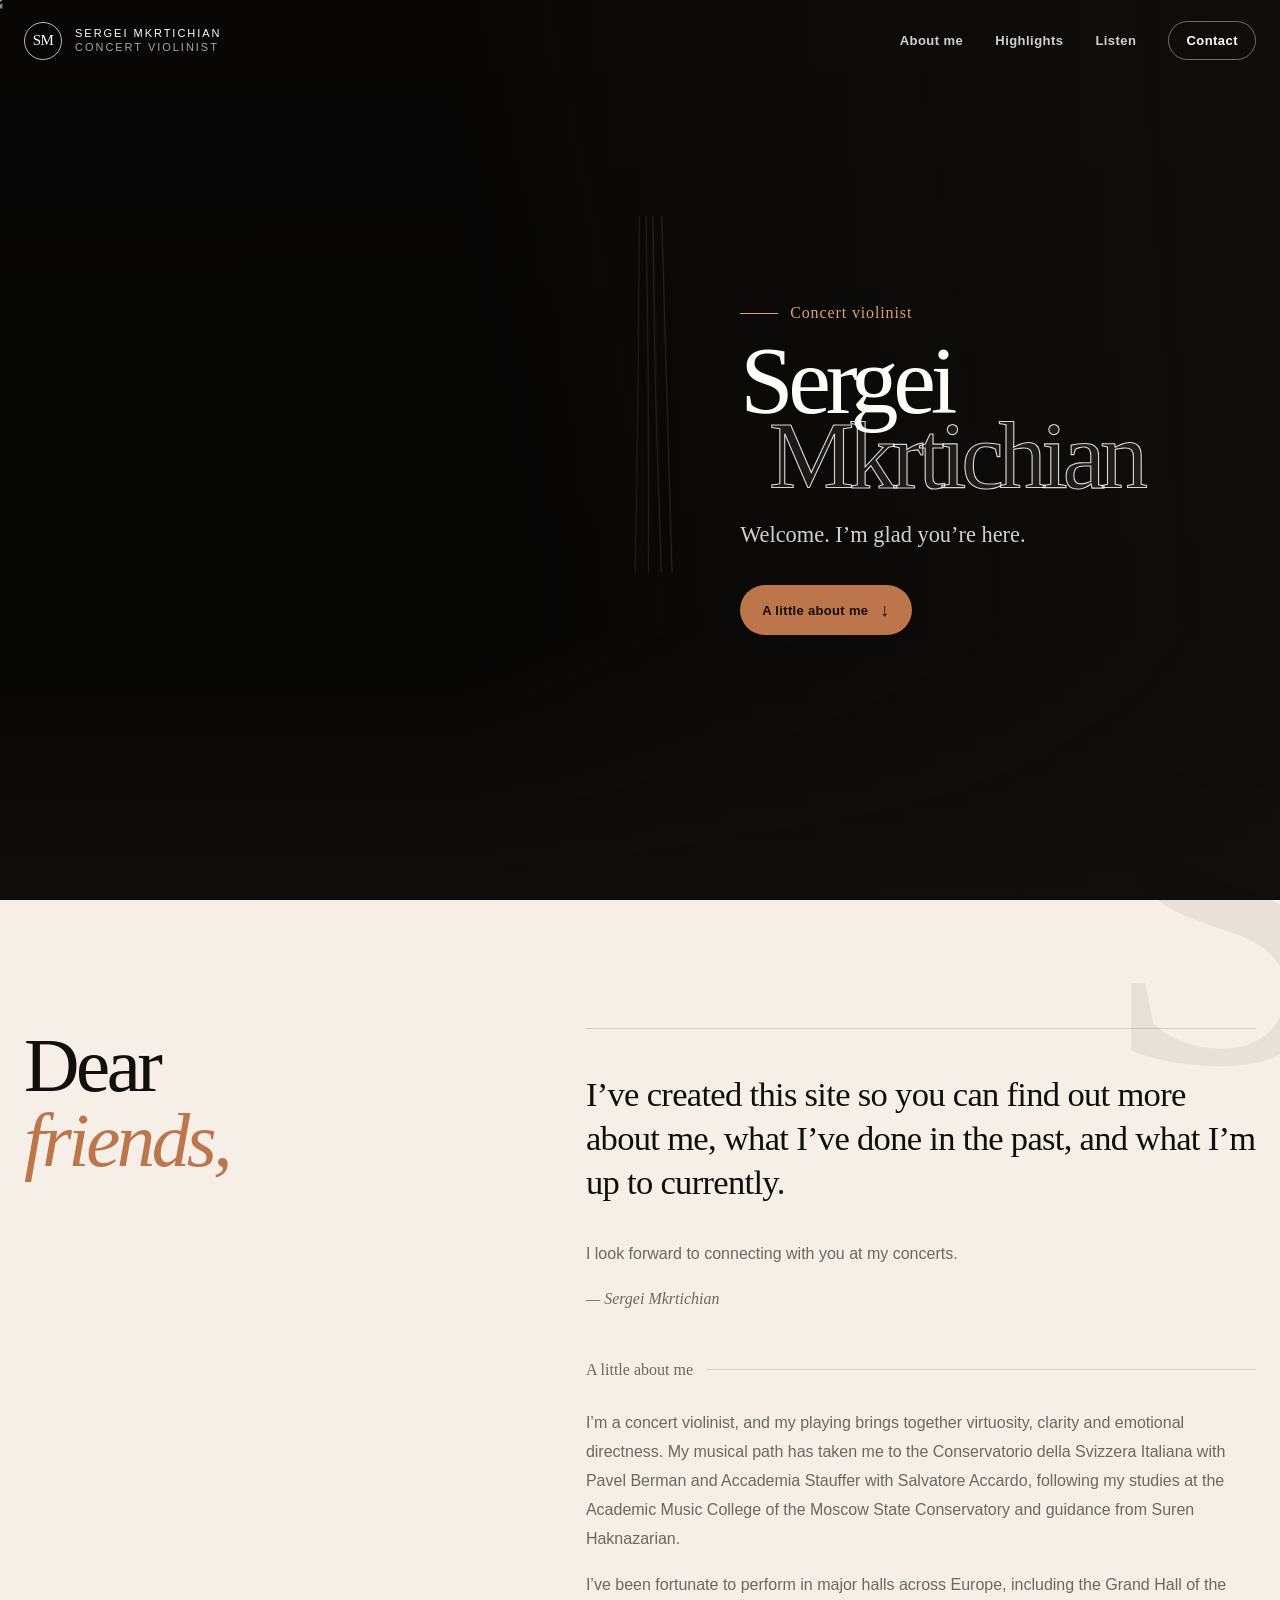
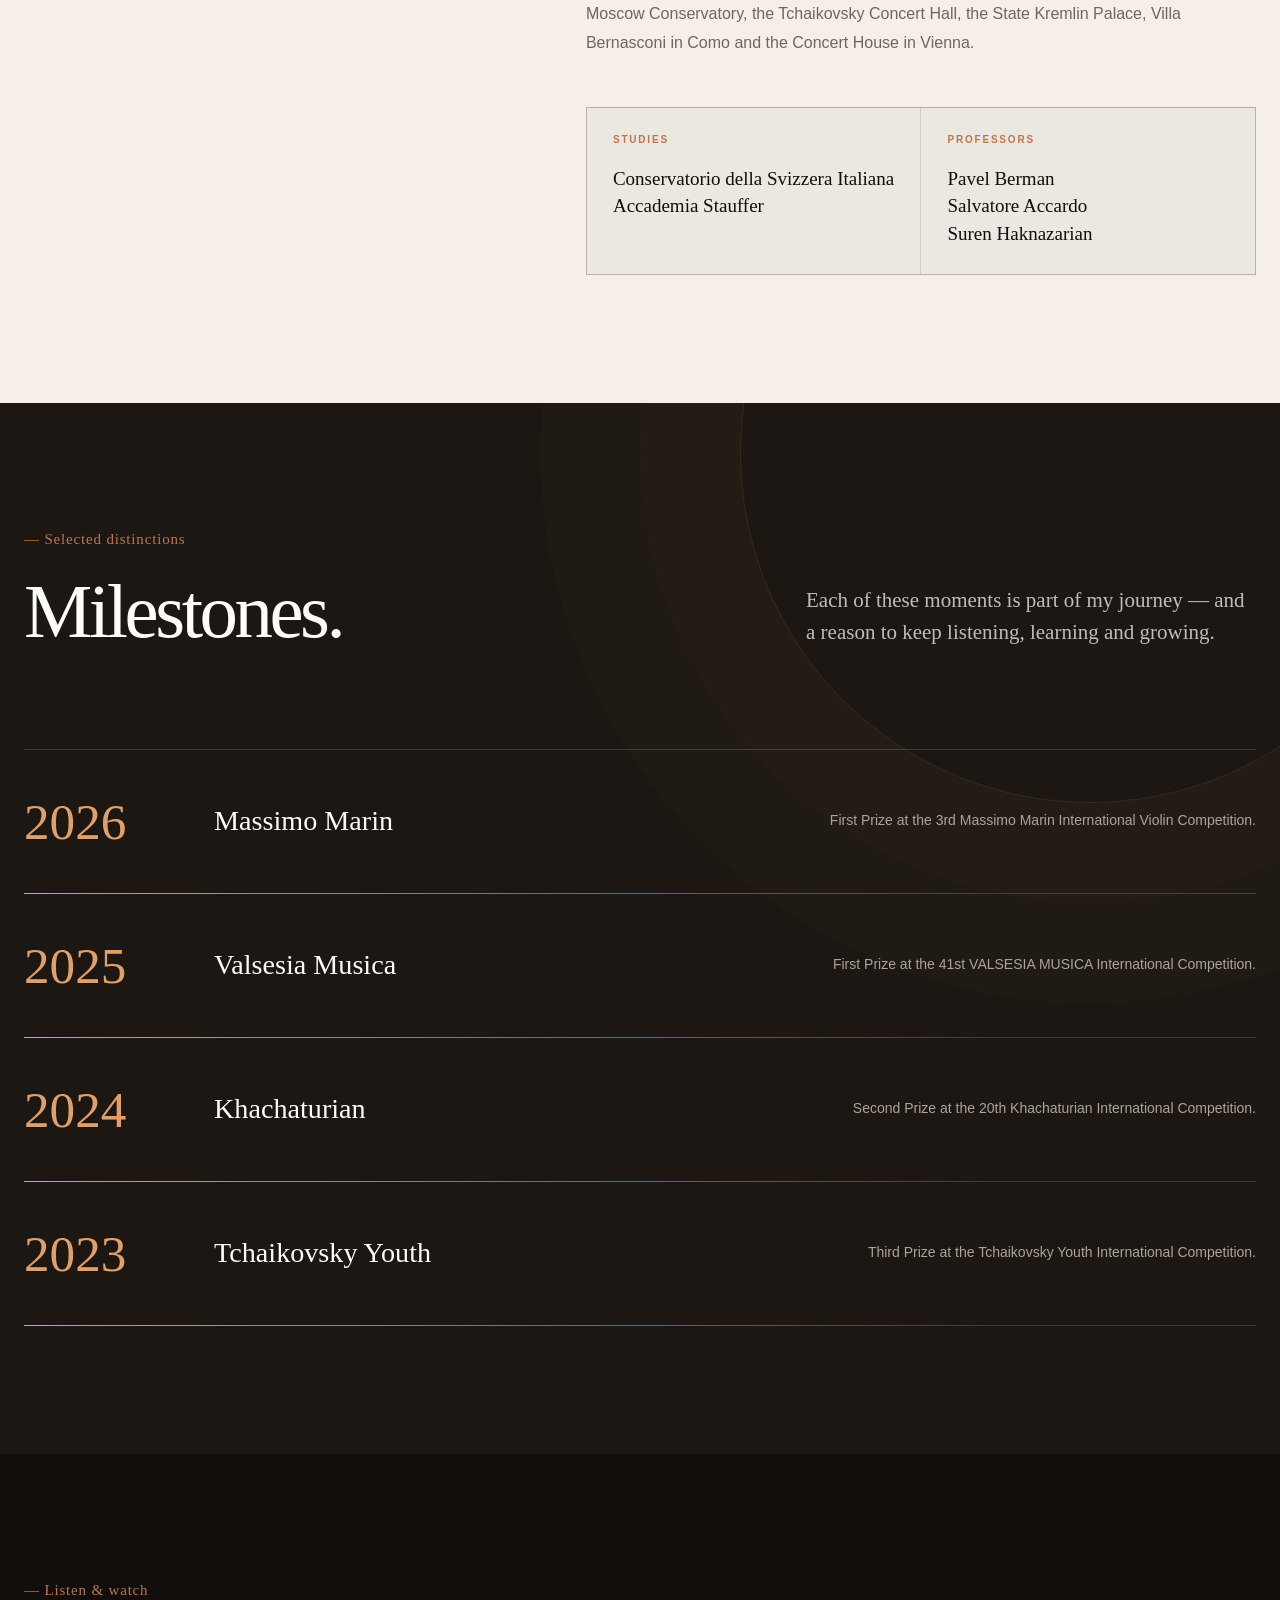
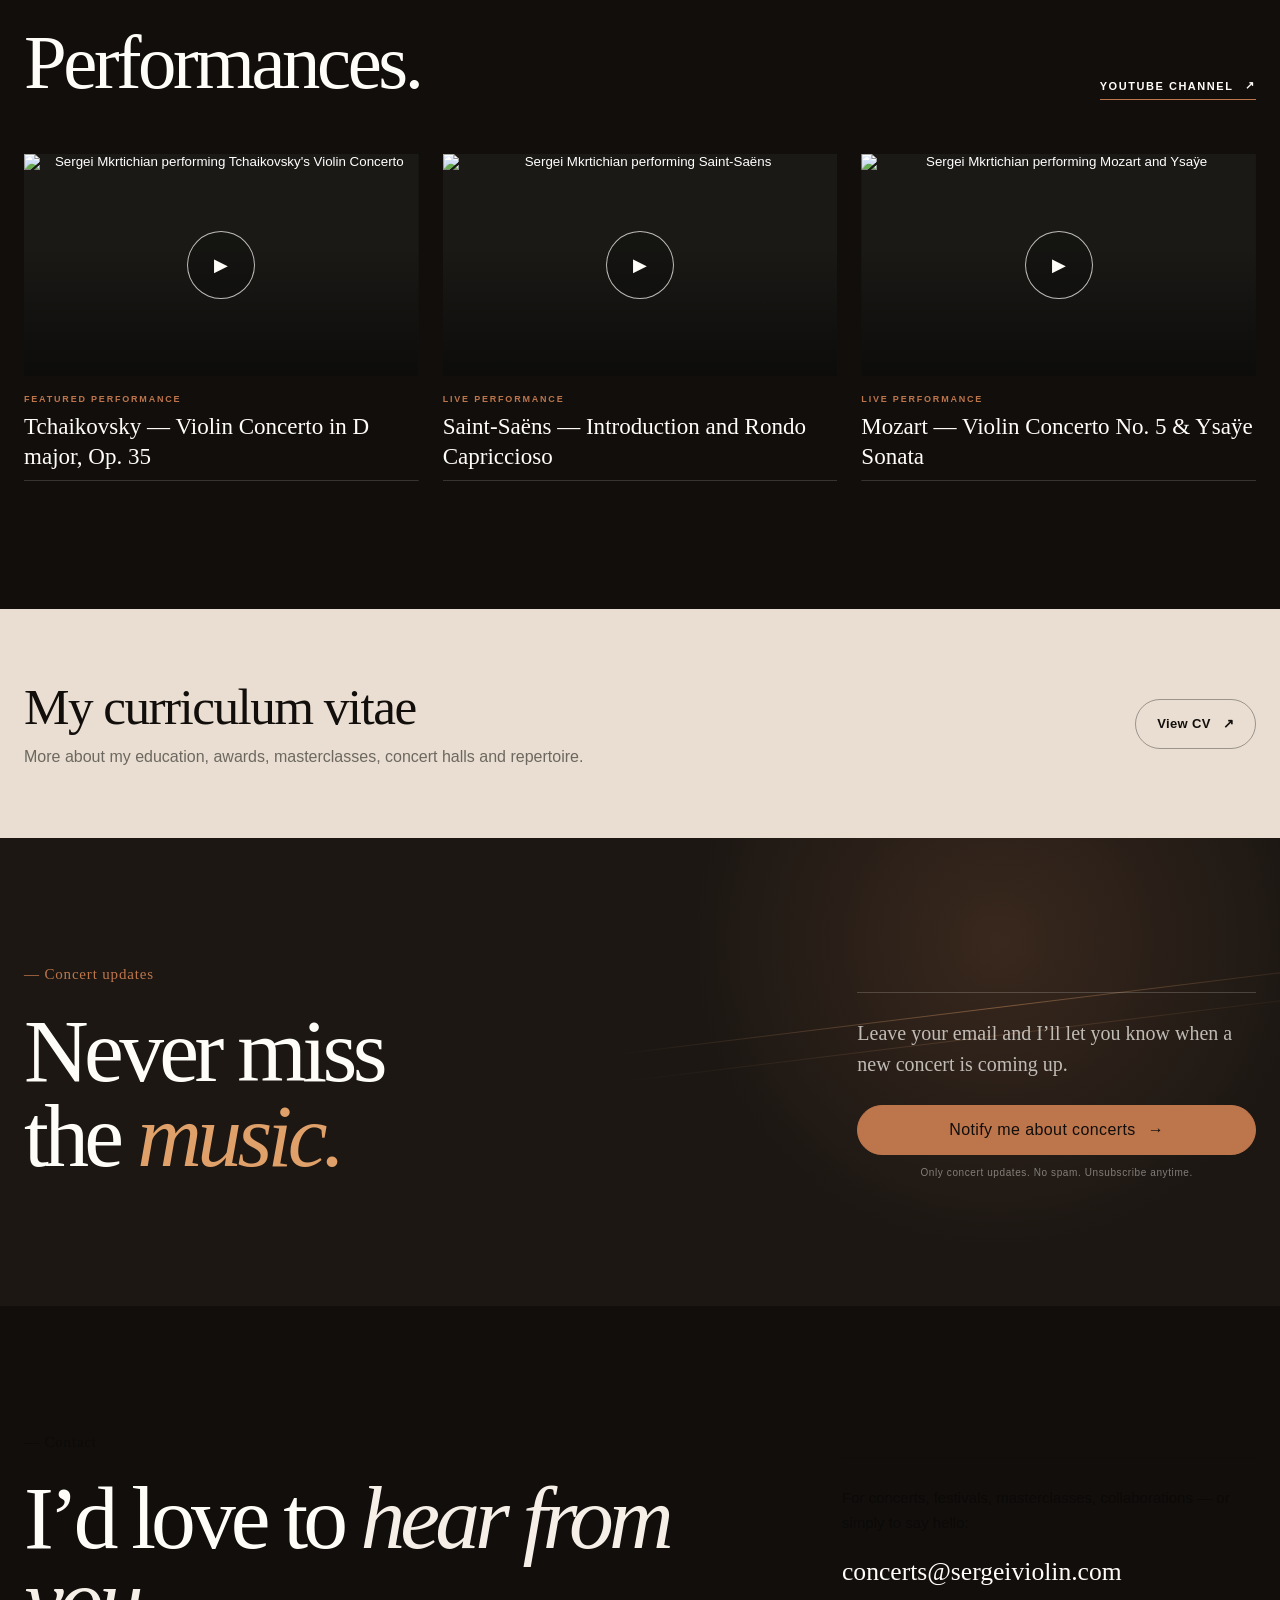
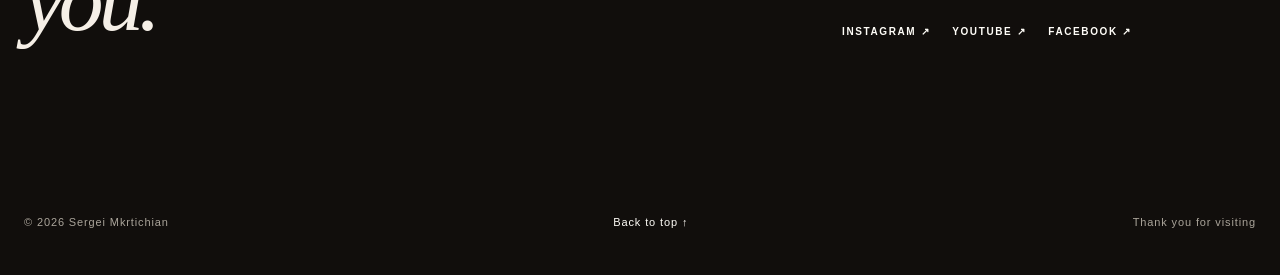
==== commit 38314ab4: "Add files via upload" ====
--- a/index.html
+++ b/index.html
@@ -92,6 +92,7 @@
     }
 
     body.menu-open { overflow: hidden; }
+    body.subscribe-open { overflow: hidden; }
 
     [hidden] { display: none !important; }
     main > section { scroll-margin-top: var(--header-h); }
@@ -674,6 +675,13 @@
 
     .concert-description { max-width: 650px; margin-top: 7px; }
 
+    .concert-actions {
+      min-width: 190px;
+      display: grid;
+      gap: 8px;
+      justify-items: stretch;
+    }
+
     .concert-action {
       min-width: 148px;
       background: var(--ink);
@@ -692,6 +700,69 @@
       border-color: var(--ink);
       background: var(--ink);
       color: var(--white);
+    }
+
+    .concert-reminder {
+      position: relative;
+      overflow: hidden;
+      border-color: var(--amber);
+      background: var(--amber);
+      color: var(--ink);
+      cursor: pointer;
+      font: inherit;
+      box-shadow: 0 10px 28px rgba(132, 75, 43, .13);
+      animation: reminder-breathe 3.8s ease-in-out infinite;
+    }
+
+    .concert-reminder::after {
+      position: absolute;
+      inset: 0;
+      background: linear-gradient(110deg, transparent 22%, rgba(255,255,255,.28) 48%, transparent 72%);
+      content: "";
+      transform: translateX(-130%);
+      animation: reminder-shimmer 5.4s 1.1s ease-in-out infinite;
+      pointer-events: none;
+    }
+
+    .concert-reminder:hover {
+      border-color: var(--ink);
+      background: var(--ink);
+      color: var(--white);
+      box-shadow: 0 13px 34px rgba(17, 14, 12, .18);
+    }
+
+    .concert-reminder-note {
+      margin: -1px 2px 1px;
+      color: var(--muted-dark);
+      font-size: 9px;
+      line-height: 1.35;
+      text-align: center;
+    }
+
+    .concert-calendar {
+      min-height: 38px;
+      border: 0;
+      background: transparent;
+      color: var(--muted-dark);
+      cursor: pointer;
+      font: inherit;
+      font-size: 11px;
+      font-weight: 700;
+      text-decoration: underline;
+      text-decoration-color: rgba(96, 80, 70, .34);
+      text-underline-offset: 4px;
+    }
+
+    .concert-calendar:hover { color: var(--ink); }
+
+    @keyframes reminder-breathe {
+      0%, 100% { box-shadow: 0 10px 28px rgba(132, 75, 43, .13); }
+      50% { box-shadow: 0 12px 34px rgba(189, 117, 76, .28); }
+    }
+
+    @keyframes reminder-shimmer {
+      0%, 70%, 100% { transform: translateX(-130%); }
+      84% { transform: translateX(130%); }
     }
 
     .concert-status {
@@ -1085,6 +1156,336 @@
 
     .cv-band .button-secondary:hover { border-color: var(--ink); background: var(--ink); color: var(--white); }
 
+    .letters {
+      position: relative;
+      overflow: hidden;
+      background:
+        radial-gradient(circle at 78% 22%, rgba(189,117,76,.18), transparent 29%),
+        var(--ink-soft);
+    }
+
+    .letters::before,
+    .letters::after {
+      position: absolute;
+      right: -8vw;
+      left: 48%;
+      height: 1px;
+      background: linear-gradient(90deg, transparent, rgba(224,160,105,.42), transparent);
+      content: "";
+      transform: rotate(-7deg);
+      pointer-events: none;
+    }
+
+    .letters::before { top: 36%; }
+    .letters::after { top: 42%; opacity: .48; }
+
+    .letters-grid {
+      position: relative;
+      z-index: 1;
+      display: grid;
+      grid-template-columns: minmax(0, 1.15fr) minmax(290px, .65fr);
+      gap: clamp(50px, 10vw, 150px);
+      align-items: end;
+    }
+
+    .letters-title {
+      max-width: 760px;
+      margin: 0;
+      font-family: var(--serif);
+      font-size: clamp(52px, 7vw, 100px);
+      font-weight: 400;
+      letter-spacing: -.052em;
+      line-height: .94;
+    }
+
+    .letters-title em { color: var(--amber-bright); font-weight: 400; }
+
+    .letters-copy {
+      padding-top: 25px;
+      border-top: 1px solid rgba(255,253,248,.18);
+    }
+
+    .letters-copy p {
+      margin: 0 0 25px;
+      color: rgba(255,253,248,.7);
+      font-family: var(--serif);
+      font-size: 20px;
+      line-height: 1.55;
+    }
+
+    .letters-button {
+      width: 100%;
+      border-color: var(--amber);
+      background: var(--amber);
+      color: var(--ink);
+      cursor: pointer;
+      font: inherit;
+    }
+
+    .letters-button:hover { border-color: var(--white); background: var(--white); }
+
+    .letters-promise {
+      display: block;
+      margin-top: 12px;
+      color: rgba(255,253,248,.44);
+      font-size: 10px;
+      letter-spacing: .06em;
+      text-align: center;
+    }
+
+    .subscribe-layer {
+      position: fixed;
+      z-index: 3000;
+      inset: 0;
+      display: grid;
+      align-items: end;
+      justify-items: center;
+      opacity: 0;
+      transition: opacity .28s ease;
+    }
+
+    .subscribe-layer.is-open { opacity: 1; }
+
+    .subscribe-backdrop {
+      position: absolute;
+      inset: 0;
+      border: 0;
+      background: rgba(8, 7, 6, .72);
+      cursor: default;
+      backdrop-filter: blur(7px);
+      -webkit-backdrop-filter: blur(7px);
+    }
+
+    .subscribe-sheet {
+      position: relative;
+      width: min(620px, 100%);
+      max-height: min(820px, calc(100dvh - 18px));
+      overflow-y: auto;
+      overscroll-behavior: contain;
+      padding: 18px 24px calc(25px + env(safe-area-inset-bottom));
+      border: 1px solid rgba(255,255,255,.08);
+      border-radius: 25px 25px 0 0;
+      background: var(--paper);
+      color: var(--ink);
+      box-shadow: 0 -24px 70px rgba(0,0,0,.35);
+      transform: translateY(28px);
+      transition: transform .42s cubic-bezier(.2,.8,.2,1);
+    }
+
+    .subscribe-layer.is-open .subscribe-sheet { transform: translateY(0); }
+
+    .subscribe-handle {
+      width: 43px;
+      height: 4px;
+      margin: 0 auto 20px;
+      border-radius: 999px;
+      background: rgba(17,14,12,.18);
+    }
+
+    .subscribe-string {
+      position: absolute;
+      top: 58px;
+      right: 90px;
+      left: 24px;
+      height: 1px;
+      background: linear-gradient(90deg, var(--amber), rgba(189,117,76,.15));
+      transform-origin: left center;
+    }
+
+    .subscribe-sheet.is-sent .subscribe-string { animation: subscribe-pluck .65s cubic-bezier(.2,.8,.2,1); }
+
+    @keyframes subscribe-pluck {
+      0%, 100% { transform: scaleY(1) rotate(0); }
+      28% { transform: scaleY(8) rotate(.5deg); }
+      55% { transform: scaleY(3) rotate(-.25deg); }
+    }
+
+    .subscribe-close {
+      position: absolute;
+      top: 16px;
+      right: 16px;
+      width: 42px;
+      height: 42px;
+      border: 1px solid var(--line-light);
+      border-radius: 50%;
+      background: transparent;
+      color: var(--ink);
+      cursor: pointer;
+      font: inherit;
+      font-size: 22px;
+    }
+
+    .subscribe-kicker {
+      margin: 35px 0 12px;
+      color: var(--amber);
+      font-size: 10px;
+      font-weight: 750;
+      letter-spacing: .15em;
+      text-transform: uppercase;
+    }
+
+    .subscribe-title {
+      max-width: 480px;
+      margin: 0 0 11px;
+      font-family: var(--serif);
+      font-size: clamp(37px, 9vw, 52px);
+      font-weight: 400;
+      letter-spacing: -.04em;
+      line-height: .98;
+    }
+
+    .subscribe-intro {
+      max-width: 470px;
+      margin: 0 0 24px;
+      color: var(--muted-dark);
+      font-size: 13px;
+      line-height: 1.6;
+    }
+
+    .subscribe-event {
+      margin: 0 0 21px;
+      padding: 11px 13px;
+      border: 1px solid var(--line-light);
+      border-radius: 12px;
+      color: var(--muted-dark);
+      font-size: 11px;
+      line-height: 1.45;
+    }
+
+    .subscribe-form { display: grid; gap: 12px; }
+
+    .subscribe-label {
+      color: var(--muted-dark);
+      font-size: 10px;
+      font-weight: 750;
+      letter-spacing: .1em;
+      text-transform: uppercase;
+    }
+
+    .subscribe-email {
+      width: 100%;
+      min-height: 57px;
+      padding: 0 16px;
+      border: 1px solid rgba(17,14,12,.25);
+      border-radius: 13px;
+      outline: none;
+      background: var(--white);
+      color: var(--ink);
+      font: inherit;
+      font-size: 16px;
+    }
+
+    .subscribe-email:focus { border-color: var(--amber); box-shadow: 0 0 0 3px rgba(189,117,76,.13); }
+
+    .subscribe-choice {
+      display: grid;
+      grid-template-columns: 20px 1fr;
+      gap: 11px;
+      align-items: start;
+      padding: 13px;
+      border: 1px solid var(--line-light);
+      border-radius: 13px;
+      background: rgba(255,253,248,.52);
+      cursor: pointer;
+    }
+
+    .subscribe-choice input { width: 18px; height: 18px; margin: 1px 0 0; accent-color: var(--amber); }
+    .subscribe-choice strong { display: block; margin-bottom: 3px; font-size: 13px; }
+    .subscribe-choice small { display: block; color: var(--muted-dark); font-size: 10px; line-height: 1.45; }
+
+    .subscribe-submit {
+      width: 100%;
+      min-height: 56px;
+      margin-top: 2px;
+      border: 1px solid var(--ink);
+      border-radius: 999px;
+      background: var(--ink);
+      color: var(--white);
+      cursor: pointer;
+      font: inherit;
+      font-size: 13px;
+      font-weight: 700;
+    }
+
+    .subscribe-submit:hover { background: var(--amber); border-color: var(--amber); color: var(--ink); }
+
+    .subscribe-submit:disabled {
+      cursor: wait;
+      opacity: .62;
+    }
+
+    .subscribe-privacy,
+    .subscribe-status {
+      margin: 0;
+      color: var(--muted-dark);
+      font-size: 9px;
+      line-height: 1.5;
+      text-align: center;
+    }
+
+    .subscribe-status { min-height: 15px; color: var(--amber); font-weight: 700; }
+
+    .subscribe-trap {
+      position: absolute;
+      left: -10000px;
+      width: 1px;
+      height: 1px;
+      overflow: hidden;
+      opacity: 0;
+      pointer-events: none;
+    }
+
+    .subscribe-success {
+      display: grid;
+      justify-items: center;
+      gap: 10px;
+      padding: 12px 0 8px;
+      text-align: center;
+    }
+
+    .subscribe-success[hidden] { display: none; }
+
+    .subscribe-success-mark {
+      display: grid;
+      width: 64px;
+      height: 64px;
+      place-items: center;
+      margin-bottom: 4px;
+      border: 1px solid rgba(189,117,76,.45);
+      border-radius: 50%;
+      background: rgba(255,253,248,.65);
+      color: var(--amber);
+      font-family: var(--serif);
+      font-size: 32px;
+      animation: subscribe-note 1.1s cubic-bezier(.2,.8,.2,1) both;
+    }
+
+    @keyframes subscribe-note {
+      0% { opacity: 0; transform: scale(.72) rotate(-8deg); }
+      60% { opacity: 1; transform: scale(1.08) rotate(3deg); }
+      100% { opacity: 1; transform: scale(1) rotate(0); }
+    }
+
+    .subscribe-success-title {
+      margin: 0;
+      font-family: var(--serif);
+      font-size: clamp(31px, 8vw, 42px);
+      font-weight: 400;
+      letter-spacing: -.035em;
+      line-height: 1;
+    }
+
+    .subscribe-success-copy {
+      max-width: 390px;
+      margin: 0 0 8px;
+      color: var(--muted-dark);
+      font-size: 13px;
+      line-height: 1.55;
+    }
+
+    .subscribe-success-close { max-width: 330px; }
+    }
+
     .contact {
       position: relative;
       overflow: hidden;
@@ -1195,6 +1596,11 @@
     }
 
     .reveal.is-visible { opacity: 1; transform: translateY(0); }
+
+    @media (min-width: 761px) {
+      .subscribe-layer { align-items: center; padding: 24px; }
+      .subscribe-sheet { border-radius: 25px; }
+    }
 
     @media (max-width: 1000px) {
       :root { --page: min(100% - 40px, 920px); }
@@ -1471,7 +1877,10 @@
       .concert-date { gap: 3px 7px; }
       .concert-title { font-size: 25px; }
       .concert-card > :last-child { grid-column: 2; width: 100%; }
+      .concert-actions { gap: 9px; }
       .concert-action { width: 100%; min-height: 48px; }
+      .concert-reminder { min-height: 54px; font-size: 14px; }
+      .concert-calendar { min-height: 42px; }
 
       .about-meta {
         gap: 10px;
@@ -1536,6 +1945,14 @@
       .cv-band-inner { grid-template-columns: 1fr; }
       .cv-band { padding: 58px 0; }
       .cv-band .button { width: 100%; justify-self: stretch; }
+
+      .letters-grid { grid-template-columns: 1fr; gap: 42px; }
+      .letters::before,
+      .letters::after { left: 25%; }
+      .letters-copy { max-width: none; }
+      .letters-title { font-size: clamp(50px, 15vw, 75px); }
+
+      .subscribe-sheet { width: 100%; max-height: calc(100dvh - 10px); }
 
       .contact-title { font-size: clamp(50px, 15vw, 78px); }
 
@@ -1642,6 +2059,12 @@
       html:not(.force-motion) .hero-copy > :nth-child(4) { animation-delay: .36s; }
       html:not(.force-motion) .hero-copy > :nth-child(5) { animation-delay: .44s; }
       html:not(.force-motion) .button-arrow { animation: none; }
+      html:not(.force-motion) .concert-reminder,
+      html:not(.force-motion) .concert-reminder::after { animation: none; }
+      html:not(.force-motion) .subscribe-layer,
+      html:not(.force-motion) .subscribe-sheet { transition: none; }
+      html:not(.force-motion) .subscribe-sheet.is-sent .subscribe-string,
+      html:not(.force-motion) .subscribe-success-mark { animation: none; }
       html:not(.force-motion) .hero-strings { display: none; }
       html:not(.force-motion) .reveal {
         opacity: 0;
@@ -1845,6 +2268,20 @@
       </div>
     </section>
 
+    <section class="section letters" id="letters" aria-labelledby="letters-title">
+      <div class="section-shell letters-grid">
+        <div class="reveal">
+          <p class="section-kicker">Concert updates</p>
+          <h2 class="letters-title" id="letters-title">Never miss<br>the <em>music.</em></h2>
+        </div>
+        <div class="letters-copy reveal">
+          <p>Leave your email and I’ll let you know when a new concert is coming up.</p>
+          <button class="button letters-button" type="button" data-open-subscribe>Notify me about concerts <span aria-hidden="true">→</span></button>
+          <span class="letters-promise">Only concert updates. No spam. Unsubscribe anytime.</span>
+        </div>
+      </div>
+    </section>
+
     <section class="section contact" id="contact" aria-labelledby="contact-title">
       <div class="section-shell contact-grid">
         <div class="reveal">
@@ -1853,7 +2290,7 @@
         </div>
         <div class="contact-aside reveal">
           <p>For concerts, festivals, masterclasses, collaborations — or simply to say hello:</p>
-          <a class="email-link" href="mailto:mkrtiart1959@gmail.com"><span class="email-action-label">Write to me</span><span>mkrtiart1959@gmail.com</span></a>
+          <a class="email-link" href="mailto:concerts@sergeiviolin.com"><span class="email-action-label">Write to me</span><span>concerts@sergeiviolin.com</span></a>
           <div class="social-links" aria-label="Social media">
             <a href="https://www.instagram.com/sergeiviolin/" target="_blank" rel="noopener noreferrer">Instagram ↗</a>
             <a href="https://www.youtube.com/@sergeiviolin" target="_blank" rel="noopener noreferrer">YouTube ↗</a>
@@ -1871,6 +2308,48 @@
       <span>Thank you for visiting</span>
     </div>
   </footer>
+
+  <div class="subscribe-layer" id="subscribeLayer" hidden>
+    <button class="subscribe-backdrop" type="button" data-close-subscribe aria-label="Close subscription form"></button>
+    <section class="subscribe-sheet" id="subscribeSheet" role="dialog" aria-modal="true" aria-labelledby="subscribeTitle">
+      <div class="subscribe-handle" aria-hidden="true"></div>
+      <span class="subscribe-string" aria-hidden="true"></span>
+      <button class="subscribe-close" type="button" data-close-subscribe aria-label="Close">×</button>
+      <p class="subscribe-kicker" id="subscribeKicker">Concert updates</p>
+      <h2 class="subscribe-title" id="subscribeTitle">Never miss a concert.</h2>
+      <p class="subscribe-intro" id="subscribeIntro">Leave your email and I’ll let you know about upcoming performances.</p>
+      <p class="subscribe-event" id="subscribeEvent"></p>
+
+      <form class="subscribe-form" id="subscribeForm" novalidate>
+        <label class="subscribe-label" for="subscribeEmail">Email address</label>
+        <input class="subscribe-email" id="subscribeEmail" name="email" type="email" inputmode="email" autocomplete="email" placeholder="you@example.com" required>
+
+        <div class="subscribe-trap" aria-hidden="true">
+          <label for="subscribeWebsite">Leave this field empty</label>
+          <input id="subscribeWebsite" name="website" type="text" tabindex="-1" autocomplete="off">
+        </div>
+
+        <label class="subscribe-choice" for="subscribeConsent">
+          <input id="subscribeConsent" type="checkbox" required>
+          <span>
+            <strong>I’d like to hear about upcoming concerts.</strong>
+            <small>A few thoughtful emails a year. Unsubscribe anytime.</small>
+          </span>
+        </label>
+
+        <button class="subscribe-submit" id="subscribeSubmit" type="submit">Notify me about concerts</button>
+        <p class="subscribe-privacy">Your email is used only for Sergei Mkrtichian’s concert updates.</p>
+        <p class="subscribe-status" id="subscribeStatus" aria-live="polite"></p>
+      </form>
+
+      <div class="subscribe-success" id="subscribeSuccess" hidden aria-live="polite">
+        <span class="subscribe-success-mark" aria-hidden="true">♪</span>
+        <h3 class="subscribe-success-title" id="subscribeSuccessTitle">Almost there.</h3>
+        <p class="subscribe-success-copy" id="subscribeSuccessCopy">Check your inbox and confirm your email to join the concert list.</p>
+        <button class="subscribe-submit subscribe-success-close" type="button" data-close-subscribe>Done</button>
+      </div>
+    </section>
+  </div>
 
   <script>
     const header = document.getElementById('siteHeader');
@@ -2129,6 +2608,26 @@
     const nextConcertPlace = document.getElementById('nextConcertPlace');
     const nextConcertTitle = document.getElementById('nextConcertTitle');
     const concertsPreviewNote = document.getElementById('concertsPreviewNote');
+    const subscribeLayer = document.getElementById('subscribeLayer');
+    const subscribeSheet = document.getElementById('subscribeSheet');
+    const subscribeKicker = document.getElementById('subscribeKicker');
+    const subscribeTitle = document.getElementById('subscribeTitle');
+    const subscribeIntro = document.getElementById('subscribeIntro');
+    const subscribeEvent = document.getElementById('subscribeEvent');
+    const subscribeForm = document.getElementById('subscribeForm');
+    const subscribeEmail = document.getElementById('subscribeEmail');
+    const subscribeWebsite = document.getElementById('subscribeWebsite');
+    const subscribeConsent = document.getElementById('subscribeConsent');
+    const subscribeSubmit = document.getElementById('subscribeSubmit');
+    const subscribeStatus = document.getElementById('subscribeStatus');
+    const subscribeSuccess = document.getElementById('subscribeSuccess');
+    const subscribeSuccessTitle = document.getElementById('subscribeSuccessTitle');
+    const subscribeSuccessCopy = document.getElementById('subscribeSuccessCopy');
+    let mailingConfig = {
+      subscriptionEndpoint: '',
+      fallbackEmail: 'concerts@sergeiviolin.com'
+    };
+    let lastSubscribeTrigger = null;
 
     const parseConcertDate = value => {
       const match = /^(\d{4})-(\d{2})-(\d{2})$/.exec(String(value || ''));
@@ -2162,6 +2661,222 @@
       nextConcertTeaser.hidden = false;
     };
 
+    const getPublicFormUrl = key => {
+      const raw = String(mailingConfig[key] || '').trim();
+      if (!raw) return '';
+      try {
+        const url = new URL(raw, window.location.href);
+        return ['http:', 'https:'].includes(url.protocol) ? url.href : '';
+      } catch {
+        return '';
+      }
+    };
+
+    const closeSubscriptionSheet = () => {
+      if (subscribeLayer.hidden) return;
+      subscribeLayer.classList.remove('is-open');
+      document.body.classList.remove('subscribe-open');
+      window.setTimeout(() => {
+        subscribeLayer.hidden = true;
+        subscribeForm.hidden = false;
+        subscribeSuccess.hidden = true;
+        if (lastSubscribeTrigger) lastSubscribeTrigger.focus();
+      }, 300);
+    };
+
+    const openSubscriptionSheet = (mode, concert, trigger) => {
+      lastSubscribeTrigger = trigger || document.activeElement;
+      subscribeSheet.classList.remove('is-sent');
+      subscribeStatus.textContent = '';
+      subscribeEmail.value = '';
+      subscribeWebsite.value = '';
+      subscribeConsent.checked = false;
+      subscribeSubmit.disabled = false;
+      subscribeForm.removeAttribute('aria-busy');
+      subscribeForm.hidden = false;
+      subscribeSuccess.hidden = true;
+
+      subscribeEvent.hidden = true;
+      subscribeKicker.textContent = 'Concert updates';
+      subscribeTitle.textContent = 'Never miss a concert.';
+      subscribeIntro.textContent = 'Leave your email and I’ll let you know about upcoming performances.';
+      subscribeSubmit.textContent = 'Notify me about concerts';
+
+      subscribeLayer.hidden = false;
+      document.body.classList.add('subscribe-open');
+      window.requestAnimationFrame(() => {
+        subscribeLayer.classList.add('is-open');
+        subscribeEmail.focus({ preventScroll: true });
+      });
+    };
+
+    const showSubscriptionSuccess = confirmed => {
+      subscribeForm.hidden = true;
+      subscribeSuccess.hidden = false;
+      subscribeSheet.classList.remove('is-sent');
+      void subscribeSheet.offsetWidth;
+      subscribeSheet.classList.add('is-sent');
+      subscribeSuccessTitle.textContent = confirmed ? 'You’re on the list.' : 'Almost there.';
+      subscribeSuccessCopy.textContent = confirmed
+        ? 'Thank you. I’ll write when a new concert is coming up.'
+        : 'Check your inbox and confirm your email to join the concert list.';
+    };
+
+    subscribeLayer.querySelectorAll('[data-close-subscribe]').forEach(button => {
+      button.addEventListener('click', closeSubscriptionSheet);
+    });
+
+    document.querySelectorAll('[data-open-subscribe]').forEach(button => {
+      button.addEventListener('click', () => openSubscriptionSheet(button.dataset.subscribeMode, null, button));
+    });
+
+    document.addEventListener('keydown', event => {
+      if (event.key === 'Escape' && !subscribeLayer.hidden) closeSubscriptionSheet();
+    });
+
+    subscribeForm.addEventListener('submit', async event => {
+      event.preventDefault();
+      const subscriberEmail = subscribeEmail.value.trim();
+
+      if (!subscribeEmail.checkValidity()) {
+        subscribeStatus.textContent = 'Please enter a valid email address.';
+        subscribeEmail.focus();
+        return;
+      }
+
+      if (!subscribeConsent.checked) {
+        subscribeStatus.textContent = 'Please confirm that you’d like to receive concert updates.';
+        subscribeConsent.focus();
+        return;
+      }
+
+      const subscriptionEndpoint = getPublicFormUrl('subscriptionEndpoint');
+      if (subscriptionEndpoint) {
+        subscribeSubmit.disabled = true;
+        subscribeSubmit.textContent = 'Joining…';
+        subscribeForm.setAttribute('aria-busy', 'true');
+        subscribeStatus.textContent = '';
+
+        try {
+          const response = await fetch(subscriptionEndpoint, {
+            method: 'POST',
+            headers: { 'Content-Type': 'application/json' },
+            body: JSON.stringify({
+              email: subscriberEmail,
+              website: subscribeWebsite.value
+            })
+          });
+          const result = await response.json().catch(() => ({}));
+          if (!response.ok || !result.ok) throw new Error(result.message || 'Subscription failed');
+          showSubscriptionSuccess(false);
+        } catch {
+          subscribeStatus.textContent = 'Something went wrong. Please try again in a moment.';
+        } finally {
+          subscribeSubmit.disabled = false;
+          subscribeSubmit.textContent = 'Notify me about concerts';
+          subscribeForm.removeAttribute('aria-busy');
+        }
+        return;
+      }
+
+      const recipient = String(
+        mailingConfig.fallbackEmail
+          || 'concerts@sergeiviolin.com'
+      ).trim();
+      if (!/^[^\s@]+@[^\s@]+\.[^\s@]+$/.test(recipient)) {
+        subscribeStatus.textContent = 'Subscriptions are being prepared. Please try again soon.';
+        return;
+      }
+
+      const subject = 'Concert updates subscription';
+      const body = [
+        'Hello,',
+        '',
+        `Subscriber email: ${subscriberEmail}`,
+        'Subscription: Future concert updates',
+        '',
+        'I requested concert updates and understand that I can unsubscribe at any time.'
+      ].filter(Boolean).join('\n');
+
+      subscribeSheet.classList.remove('is-sent');
+      void subscribeSheet.offsetWidth;
+      subscribeSheet.classList.add('is-sent');
+      subscribeStatus.textContent = 'Your email app is opening — send the prepared message to finish.';
+      window.setTimeout(() => {
+        window.location.href = `mailto:${recipient}?subject=${encodeURIComponent(subject)}&body=${encodeURIComponent(body)}`;
+      }, 180);
+    });
+
+    const escapeCalendarText = value => String(value || '')
+      .replace(/\\/g, '\\\\')
+      .replace(/\r?\n/g, '\\n')
+      .replace(/,/g, '\\,')
+      .replace(/;/g, '\\;');
+
+    const formatCalendarDate = date => [
+      date.getFullYear(),
+      String(date.getMonth() + 1).padStart(2, '0'),
+      String(date.getDate()).padStart(2, '0'),
+      'T',
+      String(date.getHours()).padStart(2, '0'),
+      String(date.getMinutes()).padStart(2, '0'),
+      '00'
+    ].join('');
+
+    const downloadCalendarInvite = concert => {
+      const dateMatch = /^(\d{4})-(\d{2})-(\d{2})$/.exec(String(concert.date || ''));
+      const timeMatch = /^(\d{2}):(\d{2})$/.exec(String(concert.time || ''));
+      if (!dateMatch || !timeMatch) return;
+
+      const start = new Date(
+        Number(dateMatch[1]),
+        Number(dateMatch[2]) - 1,
+        Number(dateMatch[3]),
+        Number(timeMatch[1]),
+        Number(timeMatch[2])
+      );
+      const duration = Number.isFinite(Number(concert.durationMinutes))
+        ? Math.max(30, Number(concert.durationMinutes))
+        : 120;
+      const end = new Date(start.getTime() + duration * 60000);
+      const officialUrl = String(concert.externalUrl || concert.registrationUrl || '').trim();
+      const description = [concert.description, officialUrl].filter(Boolean).join('\n\n');
+      const location = [concert.venue, concert.city, concert.country].filter(Boolean).join(', ');
+      const uidSeed = concert.id || `${concert.date}-${concert.city || 'concert'}`;
+      const uid = `${String(uidSeed).replace(/[^a-z0-9-]/gi, '-')}@sergeiviolin.com`;
+      const stamp = new Date().toISOString().replace(/[-:]/g, '').replace(/\.\d{3}/, '');
+      const calendar = [
+        'BEGIN:VCALENDAR',
+        'VERSION:2.0',
+        'PRODID:-//Sergei Mkrtichian//Concert reminder//EN',
+        'CALSCALE:GREGORIAN',
+        'METHOD:PUBLISH',
+        'BEGIN:VEVENT',
+        `UID:${uid}`,
+        `DTSTAMP:${stamp}`,
+        `DTSTART;TZID=Europe/Zurich:${formatCalendarDate(start)}`,
+        `DTEND;TZID=Europe/Zurich:${formatCalendarDate(end)}`,
+        `SUMMARY:${escapeCalendarText(concert.title || 'Sergei Mkrtichian in concert')}`,
+        `LOCATION:${escapeCalendarText(location)}`,
+        `DESCRIPTION:${escapeCalendarText(description)}`,
+        'BEGIN:VALARM',
+        'TRIGGER:-PT3H',
+        'ACTION:DISPLAY',
+        'DESCRIPTION:Concert this evening',
+        'END:VALARM',
+        'END:VEVENT',
+        'END:VCALENDAR'
+      ].join('\r\n');
+      const blobUrl = URL.createObjectURL(new Blob([calendar], { type: 'text/calendar;charset=utf-8' }));
+      const link = document.createElement('a');
+      link.href = blobUrl;
+      link.download = `${String(concert.id || 'sergei-mkrtichian-concert').replace(/[^a-z0-9-]/gi, '-')}.ics`;
+      document.body.append(link);
+      link.click();
+      link.remove();
+      window.setTimeout(() => URL.revokeObjectURL(blobUrl), 1000);
+    };
+
     const createConcertCard = concert => {
       const date = parseConcertDate(concert.date);
       const concertKind = concert.kind === 'hosted' ? 'hosted' : 'external';
@@ -2221,7 +2936,24 @@
         postponed: 'Postponed'
       };
       const status = String(concert.status || 'upcoming').toLowerCase();
+      const actions = document.createElement('div');
+      actions.className = 'concert-actions';
       let action;
+
+      if (concert.reminderEnabled && !statusLabels[status]) {
+        const reminder = document.createElement('button');
+        reminder.className = 'button concert-reminder';
+        reminder.type = 'button';
+        reminder.textContent = concert.reminderLabel || 'Concert updates';
+        reminder.setAttribute('aria-label', 'Subscribe to future concert updates');
+        reminder.addEventListener('click', () => openSubscriptionSheet('letters', null, reminder));
+        actions.append(reminder);
+
+        const reminderNote = document.createElement('p');
+        reminderNote.className = 'concert-reminder-note';
+        reminderNote.textContent = 'Upcoming concerts. No spam.';
+        actions.append(reminderNote);
+      }
 
       const externalActionUrl = concert.registrationUrl || concert.externalUrl || concert.actionUrl;
       const internalActionUrl = concert.id
@@ -2254,7 +2986,19 @@
         action.textContent = statusLabels[status] || 'Details soon';
       }
 
-      article.append(dateBlock, info, action);
+      actions.append(action);
+
+      if (!statusLabels[status] && concert.date && concert.time) {
+        const calendar = document.createElement('button');
+        calendar.className = 'concert-calendar';
+        calendar.type = 'button';
+        calendar.textContent = 'Add to calendar +';
+        calendar.setAttribute('aria-label', `Add ${concert.title || 'this concert'} to your calendar`);
+        calendar.addEventListener('click', () => downloadCalendarInvite(concert));
+        actions.append(calendar);
+      }
+
+      article.append(dateBlock, info, actions);
       return article;
     };
 
@@ -2264,6 +3008,9 @@
         return response.json();
       })
       .then(data => {
+        if (data && typeof data.mailing === 'object') {
+          mailingConfig = { ...mailingConfig, ...data.mailing };
+        }
         const today = new Date();
         today.setHours(0, 0, 0, 0);
         const previewMode = new URLSearchParams(window.location.search).get('concerts') === 'preview';
@@ -2291,6 +3038,13 @@
       })
       .catch(() => {
         concertsSection.hidden = true;
+      })
+      .finally(() => {
+        if (new URLSearchParams(window.location.search).get('subscription') !== 'confirmed') return;
+        window.setTimeout(() => {
+          openSubscriptionSheet('letters', null, document.querySelector('[data-open-subscribe]'));
+          showSubscriptionSuccess(true);
+        }, 450);
       });
 
     const revealItems = document.querySelectorAll('.reveal');
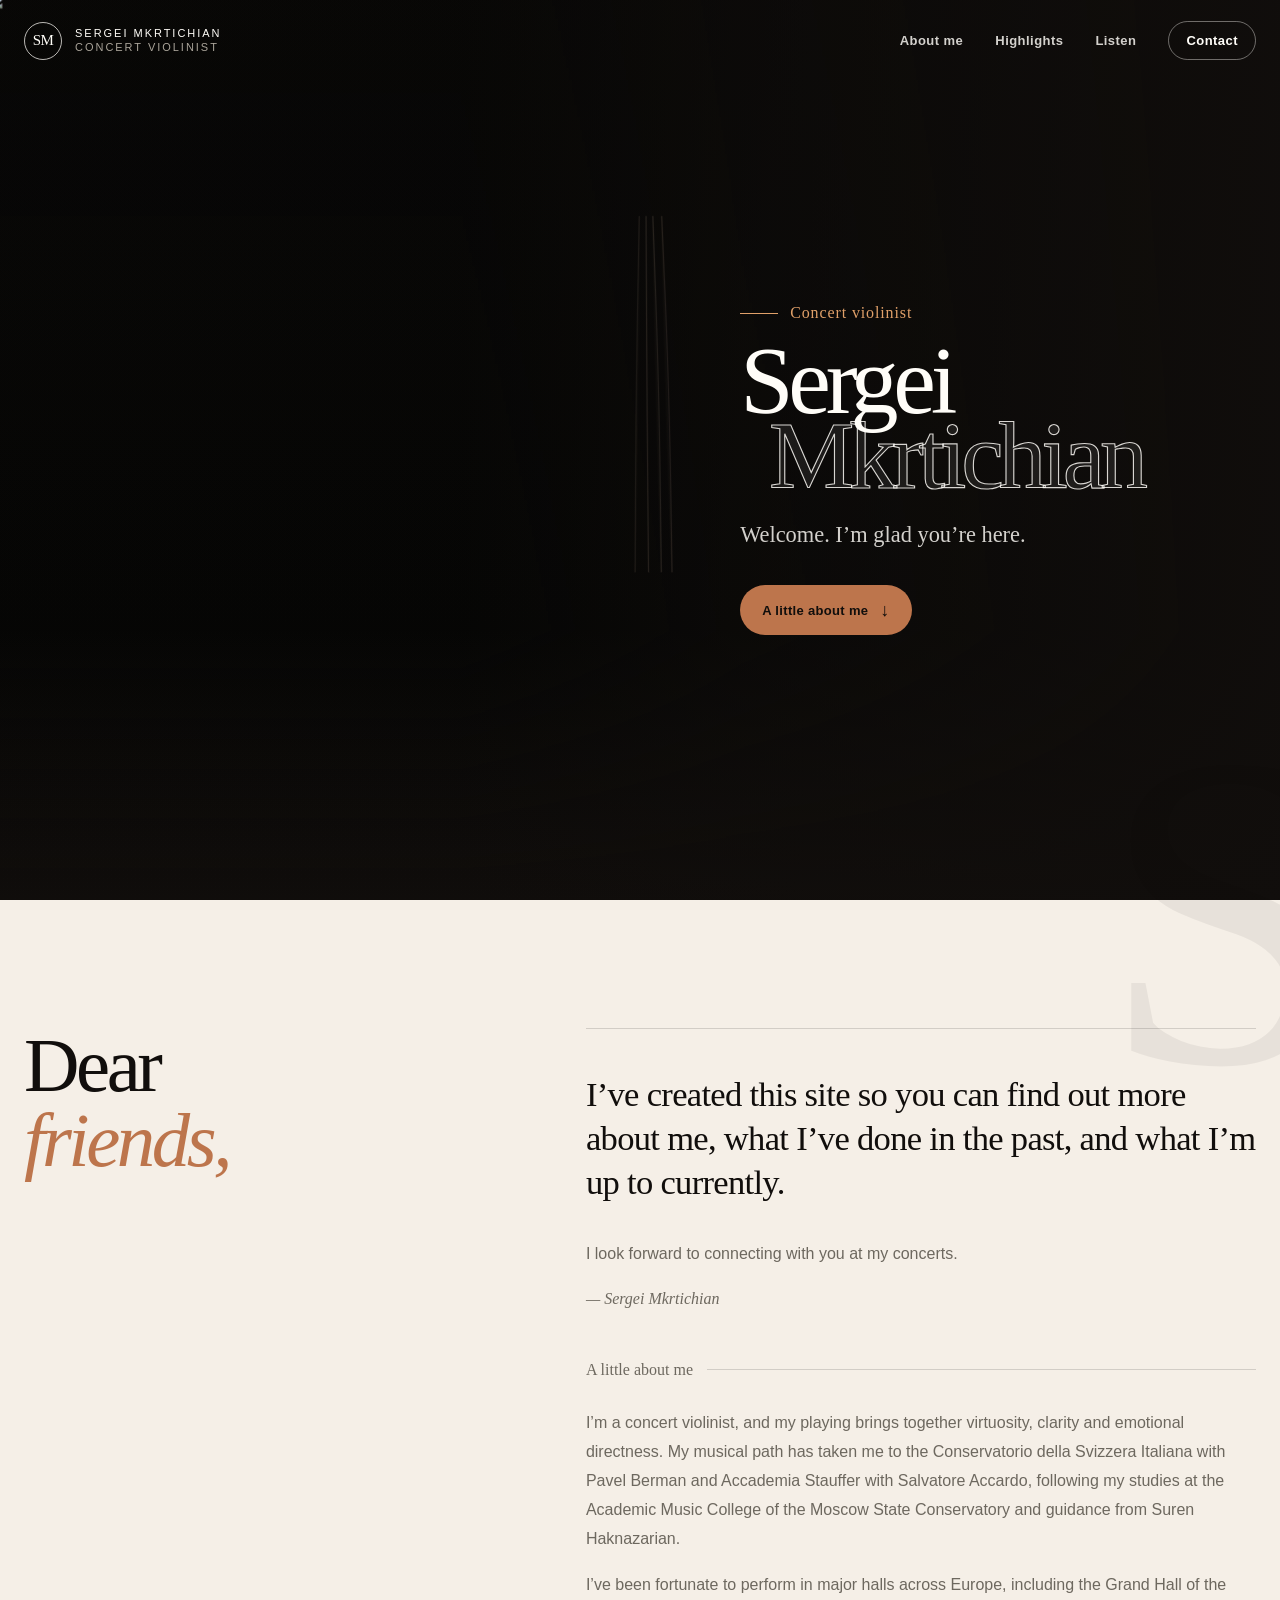
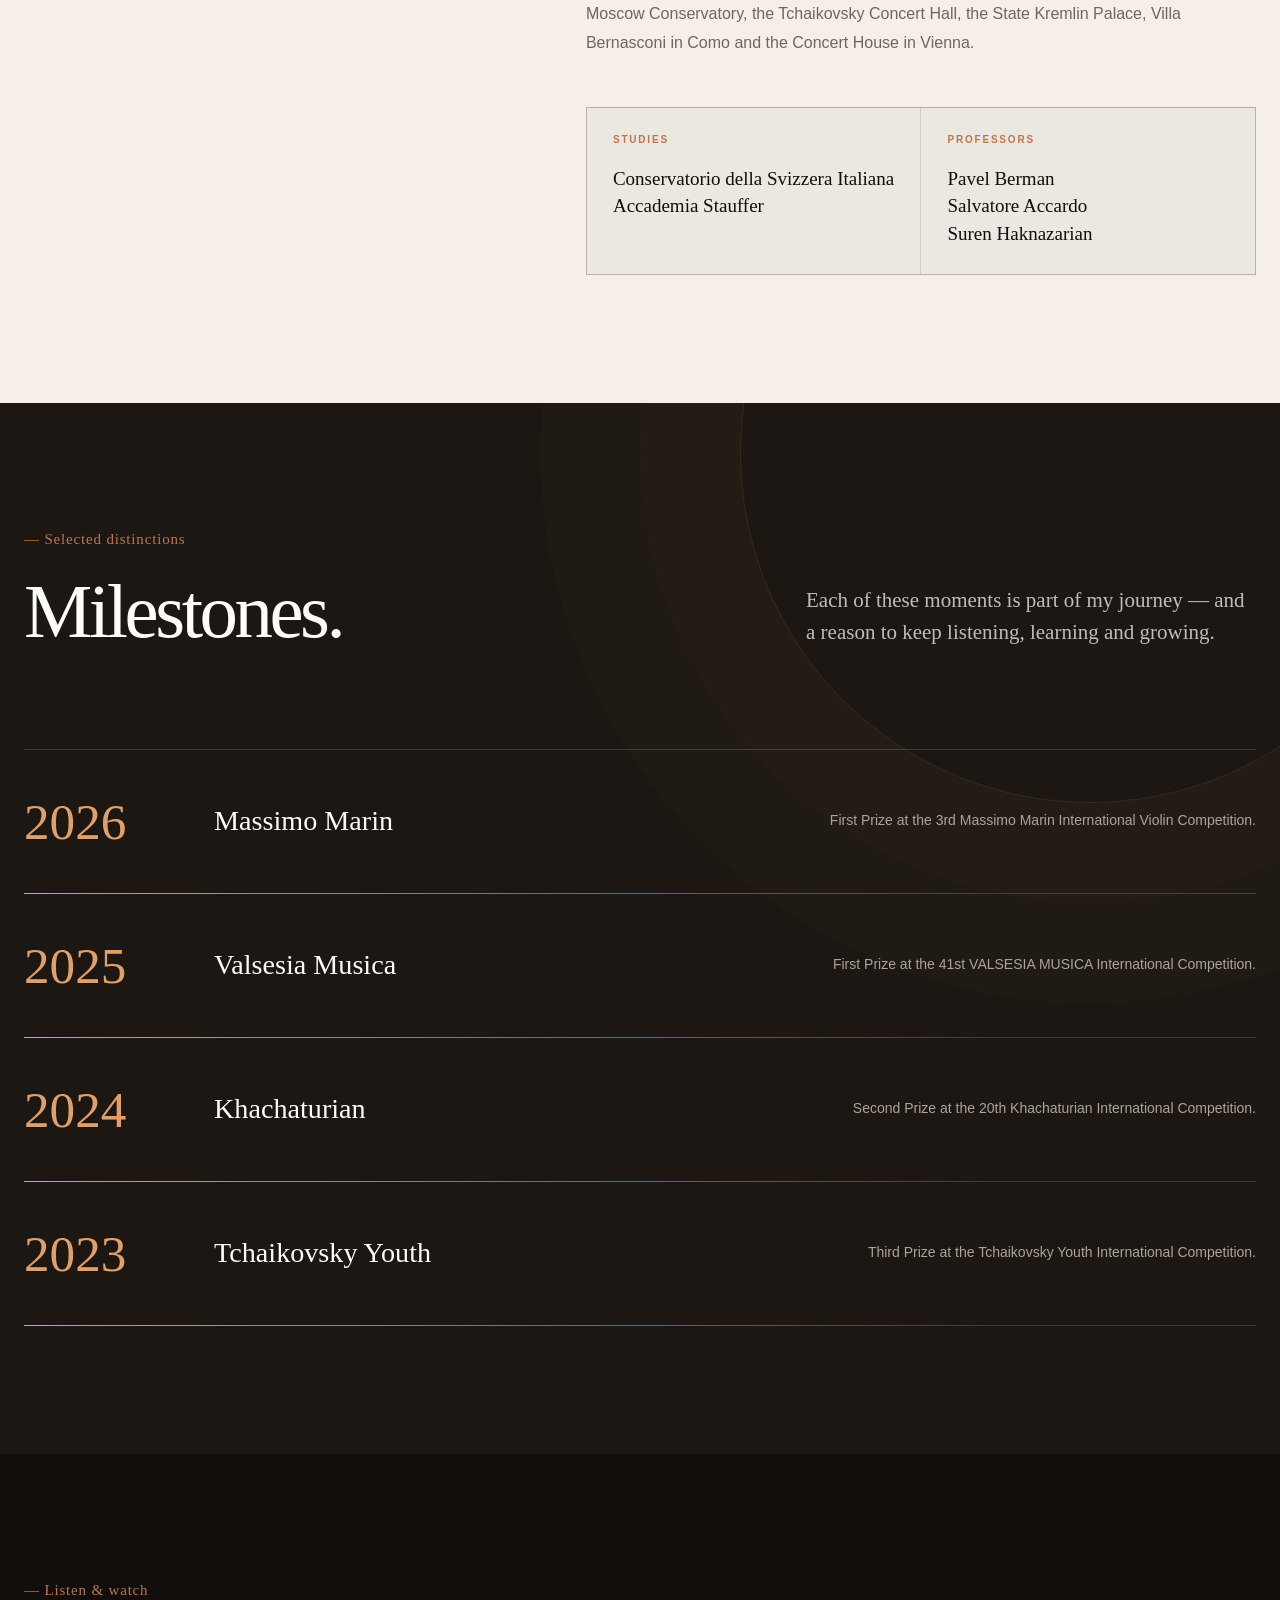
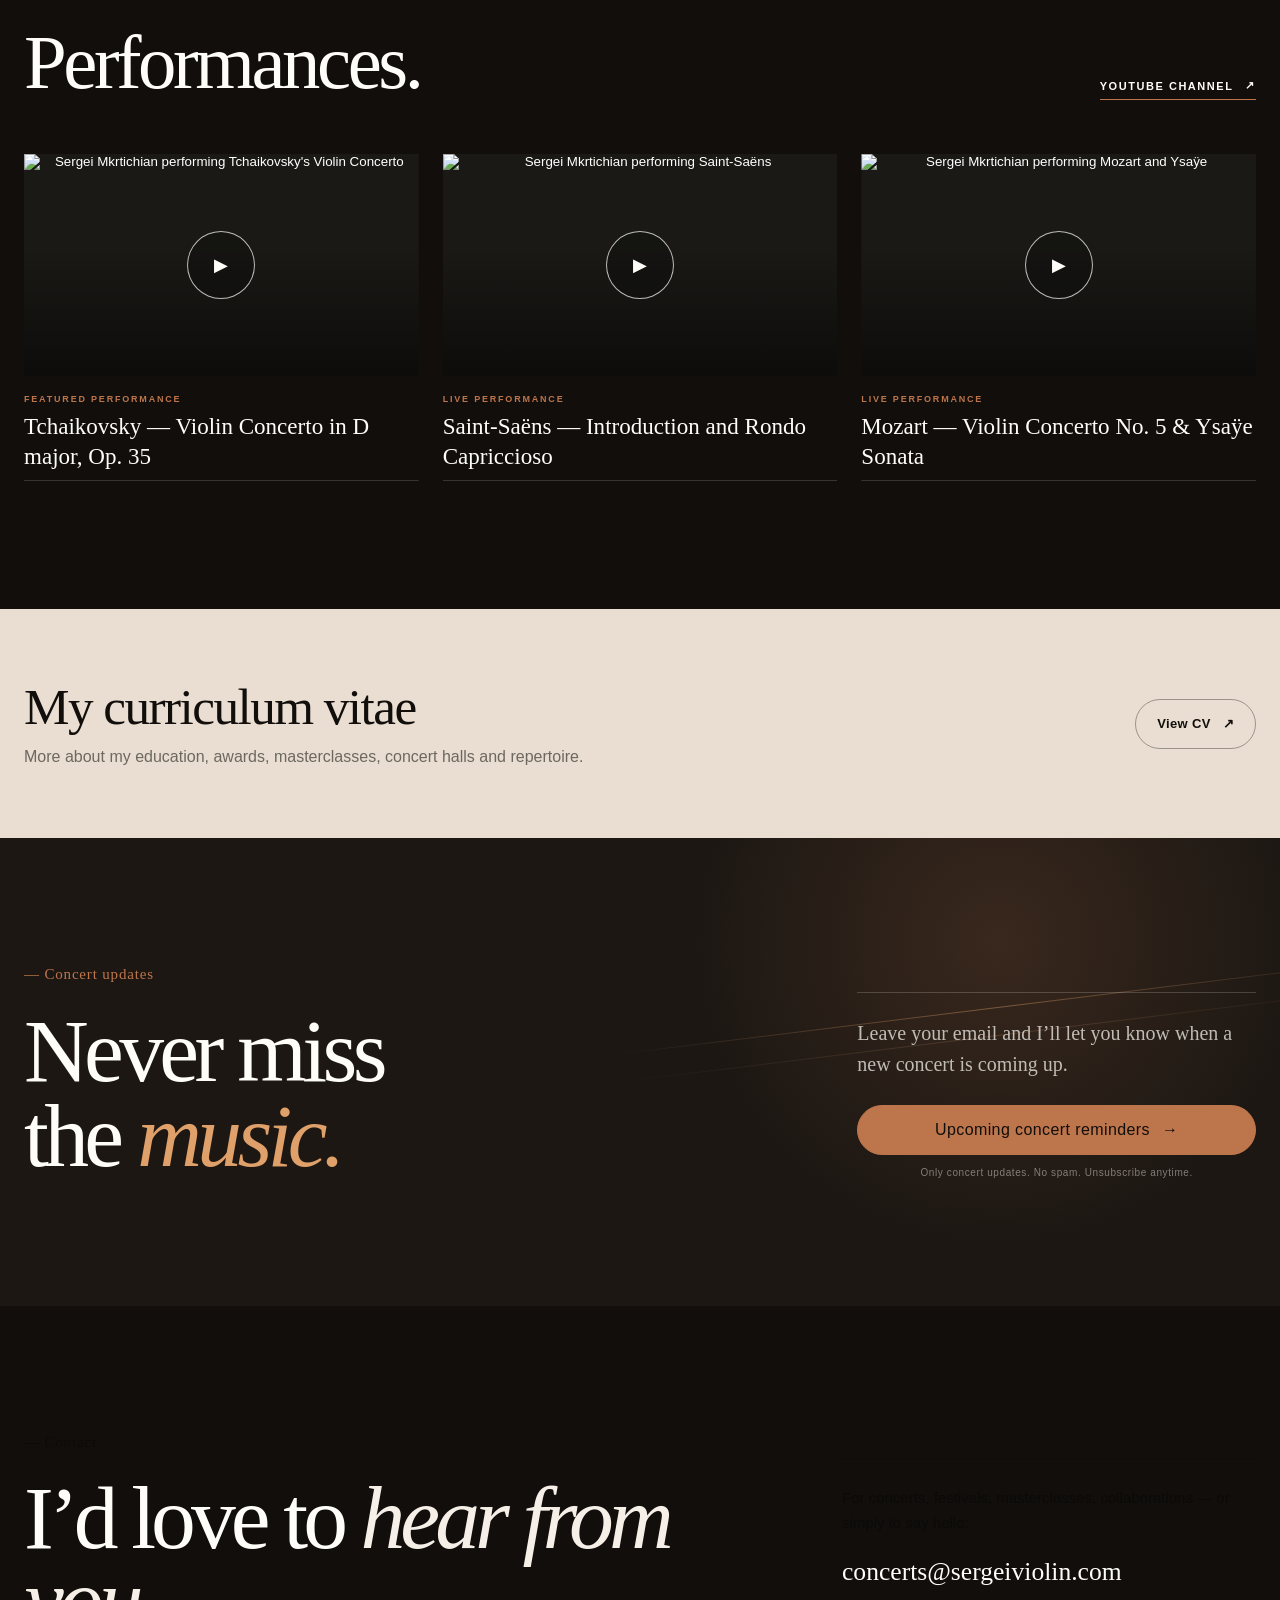
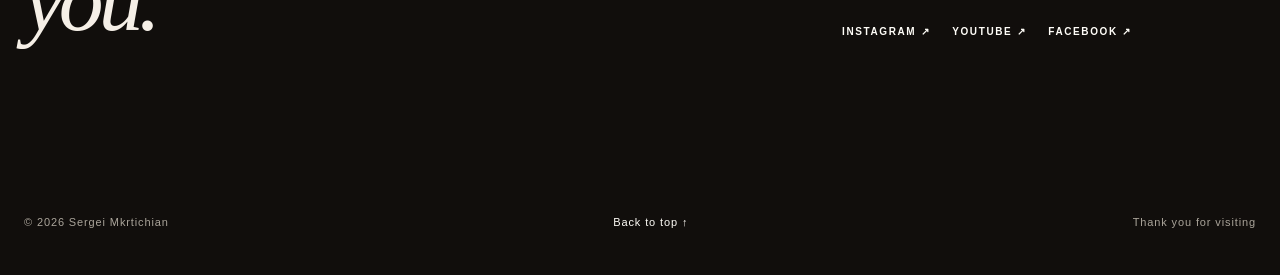
==== commit b73fb074: "Add files via upload" ====
--- a/index.html
+++ b/index.html
@@ -1376,6 +1376,23 @@
     }
 
     .subscribe-email:focus { border-color: var(--amber); box-shadow: 0 0 0 3px rgba(189,117,76,.13); }
+
+    .subscribe-helper {
+      display: block;
+      margin: -6px 1px 2px;
+      color: var(--muted-dark);
+      font-size: 10px;
+      line-height: 1.45;
+    }
+
+    .subscribe-required { color: var(--amber); }
+
+    .subscribe-consent-label {
+      margin: 3px 0 -5px;
+      color: var(--ink);
+      font-size: 13px;
+      font-weight: 700;
+    }
 
     .subscribe-choice {
       display: grid;
@@ -2276,7 +2293,7 @@
         </div>
         <div class="letters-copy reveal">
           <p>Leave your email and I’ll let you know when a new concert is coming up.</p>
-          <button class="button letters-button" type="button" data-open-subscribe>Notify me about concerts <span aria-hidden="true">→</span></button>
+          <button class="button letters-button" type="button" data-open-subscribe>Upcoming concert reminders <span aria-hidden="true">→</span></button>
           <span class="letters-promise">Only concert updates. No spam. Unsubscribe anytime.</span>
         </div>
       </div>
@@ -2315,30 +2332,31 @@
       <div class="subscribe-handle" aria-hidden="true"></div>
       <span class="subscribe-string" aria-hidden="true"></span>
       <button class="subscribe-close" type="button" data-close-subscribe aria-label="Close">×</button>
-      <p class="subscribe-kicker" id="subscribeKicker">Concert updates</p>
-      <h2 class="subscribe-title" id="subscribeTitle">Never miss a concert.</h2>
-      <p class="subscribe-intro" id="subscribeIntro">Leave your email and I’ll let you know about upcoming performances.</p>
+      <p class="subscribe-kicker" id="subscribeKicker">Upcoming concert reminders</p>
+      <h2 class="subscribe-title" id="subscribeTitle">Upcoming concerts subscription</h2>
+      <p class="subscribe-intro" id="subscribeIntro">Be the first to hear.</p>
       <p class="subscribe-event" id="subscribeEvent"></p>
 
       <form class="subscribe-form" id="subscribeForm" novalidate>
-        <label class="subscribe-label" for="subscribeEmail">Email address</label>
-        <input class="subscribe-email" id="subscribeEmail" name="email" type="email" inputmode="email" autocomplete="email" placeholder="you@example.com" required>
+        <label class="subscribe-label" for="subscribeEmail">Enter your email address to subscribe<span class="subscribe-required" aria-hidden="true">*</span></label>
+        <input class="subscribe-email" id="subscribeEmail" name="email" type="email" inputmode="email" autocomplete="email" placeholder="Email address" required>
+        <small class="subscribe-helper">Provide your email address to subscribe. For e.g abc@xyz.com</small>
 
         <div class="subscribe-trap" aria-hidden="true">
           <label for="subscribeWebsite">Leave this field empty</label>
           <input id="subscribeWebsite" name="website" type="text" tabindex="-1" autocomplete="off">
         </div>
 
+        <p class="subscribe-consent-label">I agree<span class="subscribe-required" aria-hidden="true">*</span></p>
         <label class="subscribe-choice" for="subscribeConsent">
           <input id="subscribeConsent" type="checkbox" required>
           <span>
-            <strong>I’d like to hear about upcoming concerts.</strong>
-            <small>A few thoughtful emails a year. Unsubscribe anytime.</small>
+            <strong>I agree to receive email updates about upcoming concerts.</strong>
+            <small>You may unsubscribe at any time using the link in our newsletter.</small>
           </span>
         </label>
 
-        <button class="subscribe-submit" id="subscribeSubmit" type="submit">Notify me about concerts</button>
-        <p class="subscribe-privacy">Your email is used only for Sergei Mkrtichian’s concert updates.</p>
+        <button class="subscribe-submit" id="subscribeSubmit" type="submit">SUBSCRIBE</button>
         <p class="subscribe-status" id="subscribeStatus" aria-live="polite"></p>
       </form>
 
@@ -2697,10 +2715,10 @@
       subscribeSuccess.hidden = true;
 
       subscribeEvent.hidden = true;
-      subscribeKicker.textContent = 'Concert updates';
-      subscribeTitle.textContent = 'Never miss a concert.';
-      subscribeIntro.textContent = 'Leave your email and I’ll let you know about upcoming performances.';
-      subscribeSubmit.textContent = 'Notify me about concerts';
+      subscribeKicker.textContent = 'Upcoming concert reminders';
+      subscribeTitle.textContent = 'Upcoming concerts subscription';
+      subscribeIntro.textContent = 'Be the first to hear.';
+      subscribeSubmit.textContent = 'SUBSCRIBE';
 
       subscribeLayer.hidden = false;
       document.body.classList.add('subscribe-open');
@@ -2773,7 +2791,7 @@
           subscribeStatus.textContent = 'Something went wrong. Please try again in a moment.';
         } finally {
           subscribeSubmit.disabled = false;
-          subscribeSubmit.textContent = 'Notify me about concerts';
+          subscribeSubmit.textContent = 'SUBSCRIBE';
           subscribeForm.removeAttribute('aria-busy');
         }
         return;
@@ -2788,7 +2806,7 @@
         return;
       }
 
-      const subject = 'Concert updates subscription';
+      const subject = 'Upcoming concerts subscription';
       const body = [
         'Hello,',
         '',
@@ -2944,8 +2962,8 @@
         const reminder = document.createElement('button');
         reminder.className = 'button concert-reminder';
         reminder.type = 'button';
-        reminder.textContent = concert.reminderLabel || 'Concert updates';
-        reminder.setAttribute('aria-label', 'Subscribe to future concert updates');
+        reminder.textContent = concert.reminderLabel || 'Upcoming concert reminders';
+        reminder.setAttribute('aria-label', 'Subscribe for upcoming concert reminders');
         reminder.addEventListener('click', () => openSubscriptionSheet('letters', null, reminder));
         actions.append(reminder);
 
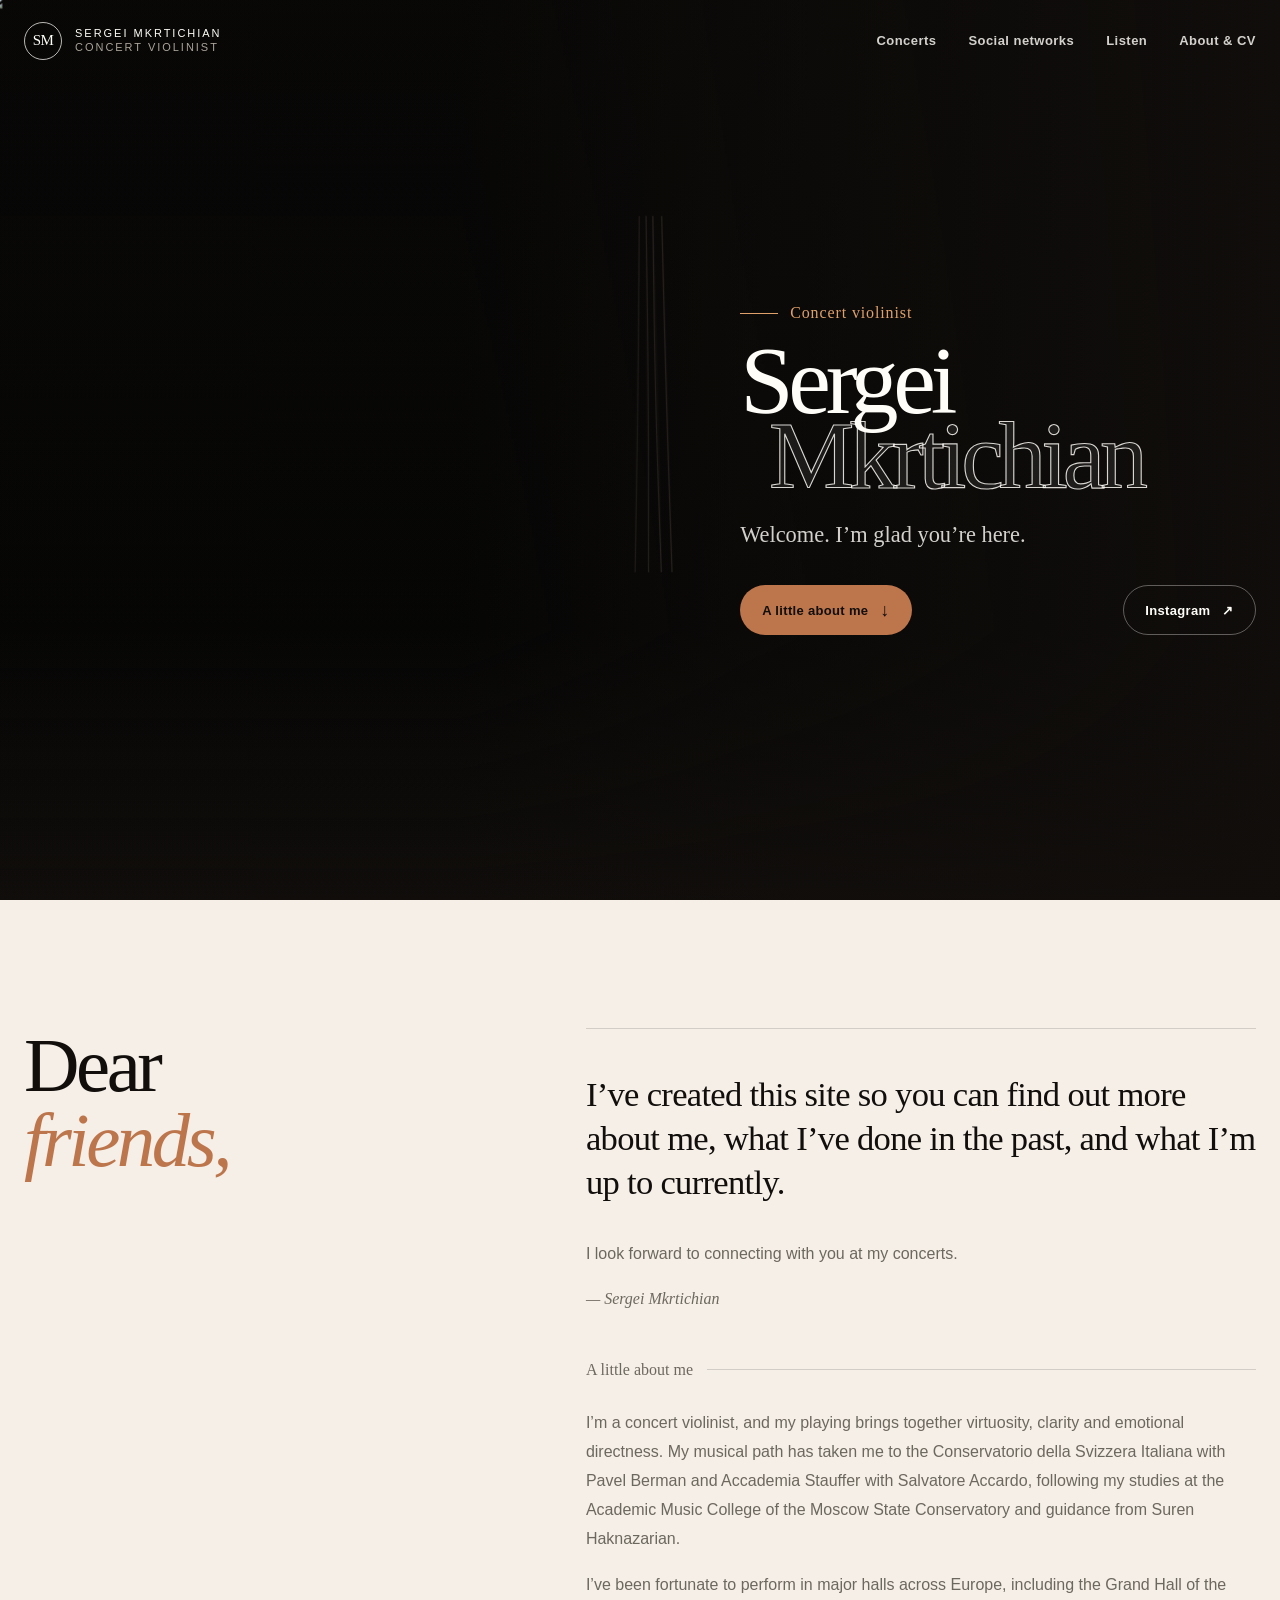
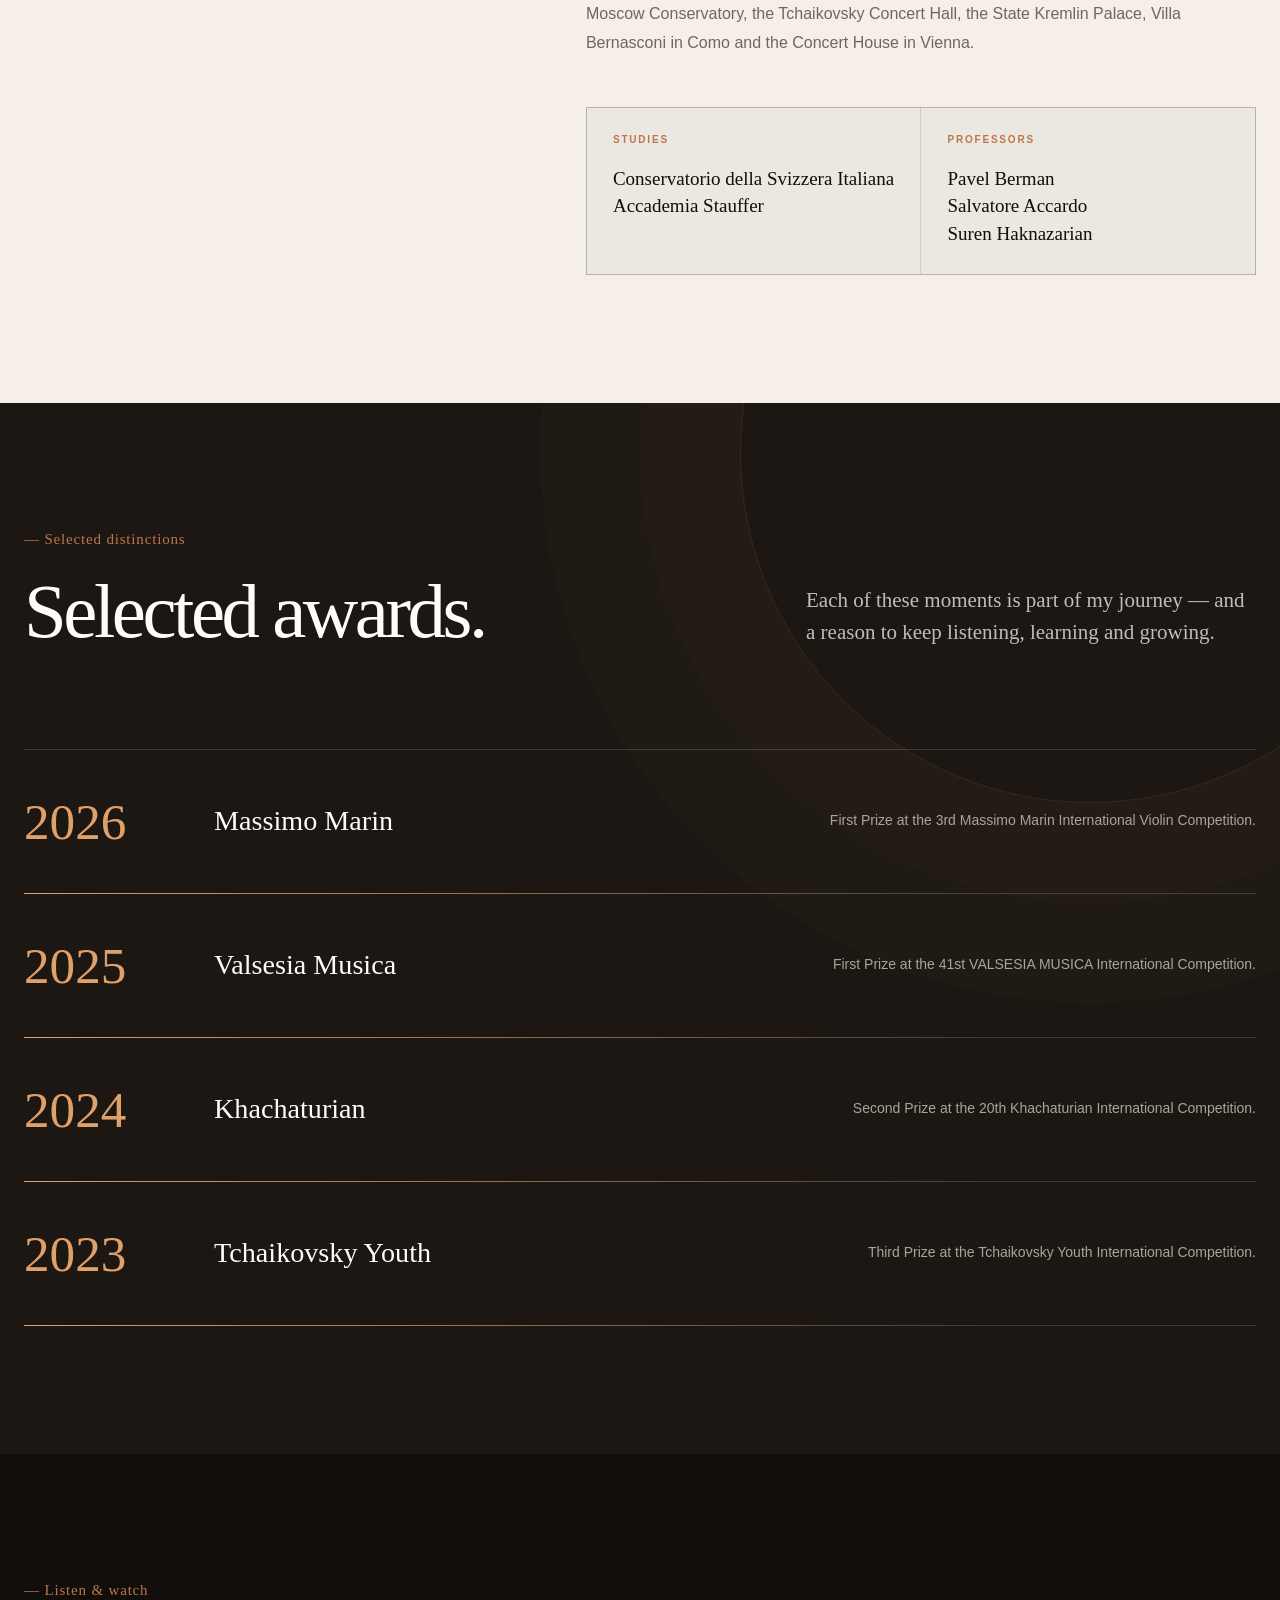
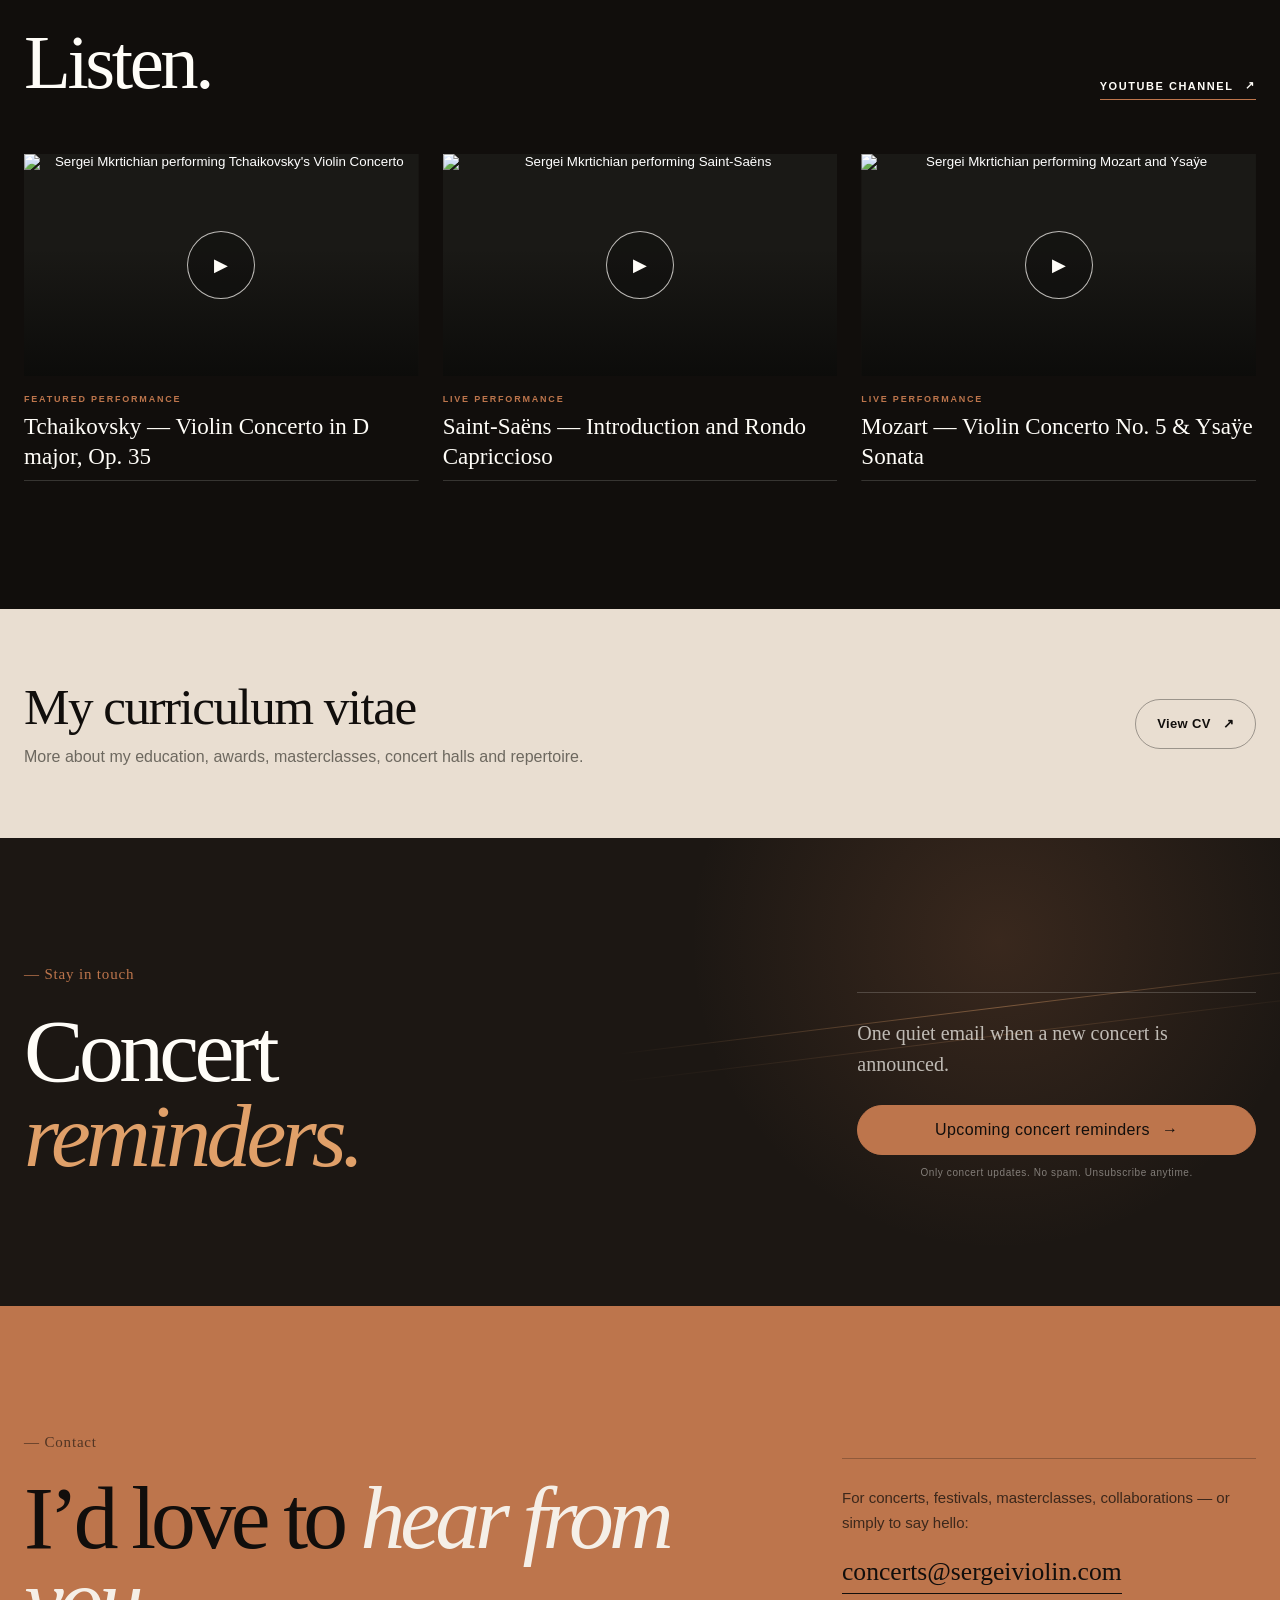
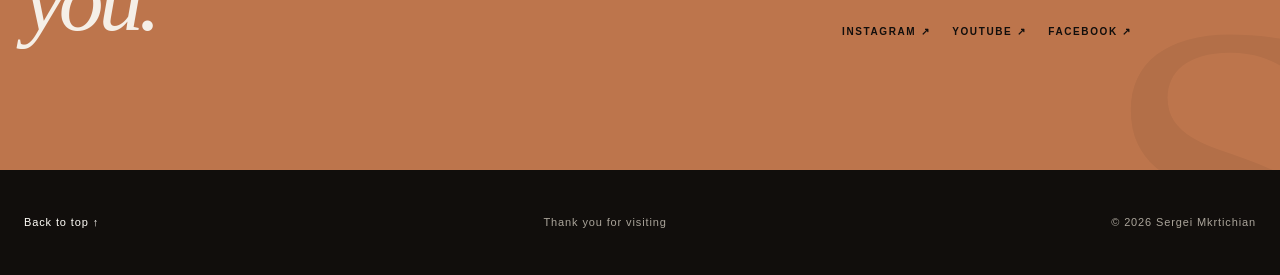
==== commit 10ed07b3: "Add files via upload" ====
--- a/index.html
+++ b/index.html
@@ -3,6 +3,8 @@
 <head>
   <meta charset="utf-8">
   <meta name="viewport" content="width=device-width, initial-scale=1, viewport-fit=cover">
+  <meta name="referrer" content="strict-origin-when-cross-origin">
+  <meta http-equiv="Content-Security-Policy" content="default-src 'self'; base-uri 'self'; object-src 'none'; form-action 'self'; frame-src https://www.youtube-nocookie.com; img-src 'self' data: https://i.ytimg.com; connect-src 'self' https://sergei-concert-subscribe.blacksirius481.workers.dev; font-src 'self' data:; style-src 'self' 'unsafe-inline'; script-src 'self' 'unsafe-inline'">
   <meta name="theme-color" content="#0a0a09">
   <meta name="description" content="Welcome to the official website of concert violinist Sergei Mkrtichian — music, performances, personal story and upcoming work.">
   <meta name="author" content="Sergei Mkrtichian">
@@ -95,7 +97,6 @@
     body.subscribe-open { overflow: hidden; }
 
     [hidden] { display: none !important; }
-    main > section { scroll-margin-top: var(--header-h); }
 
     a { color: inherit; }
     img { max-width: 100%; }
@@ -199,6 +200,21 @@
       display: flex;
       align-items: center;
       gap: clamp(20px, 2.5vw, 42px);
+    }
+
+    .menu-program,
+    .movement-list { display: contents; }
+
+    .menu-program-head,
+    .menu-program-ghost,
+    .menu-page-wipe,
+    .movement-number,
+    .movement-copy small,
+    .movement-arrow { display: none; }
+
+    .movement-copy strong {
+      font: inherit;
+      font-weight: inherit;
     }
 
     .nav-links a {
@@ -546,6 +562,7 @@
     .button-primary:hover { background: var(--amber-bright); }
     .button-ghost { border-color: rgba(255,253,248,.34); color: var(--white); }
     .button-ghost:hover { border-color: rgba(255,253,248,.7); background: rgba(255,253,248,.1); }
+    .hero-instagram { margin-left: auto; }
     .button-secondary { border-color: rgba(255,253,248,.34); color: var(--white); }
     .button-secondary:hover { border-color: var(--white); background: var(--white); color: var(--ink); }
     .button-arrow {
@@ -827,12 +844,29 @@
       letter-spacing: -.02em;
     }
 
-    .about-copy > p:not(.lead) {
+    .about-copy > p:not(.lead),
+    .about-details-body > p {
       max-width: 680px;
       color: var(--muted-dark);
       font-size: 16px;
       line-height: 1.82;
     }
+
+    .about-details > summary { display: none; }
+
+    .about-details-icon {
+      display: inline-grid;
+      width: 26px;
+      height: 26px;
+      place-items: center;
+      border: 1px solid var(--line-light);
+      border-radius: 50%;
+      font-size: 17px;
+      font-weight: 400;
+      transition: transform .25s ease;
+    }
+
+    .about-details[open] .about-details-icon { transform: rotate(45deg); }
 
     .about-copy .signature {
       margin: 8px 0 42px;
@@ -1501,7 +1535,6 @@
     }
 
     .subscribe-success-close { max-width: 330px; }
-    }
 
     .contact {
       position: relative;
@@ -1575,6 +1608,7 @@
       display: flex;
       flex-wrap: wrap;
       gap: 10px 22px;
+      scroll-margin-top: calc(var(--header-h) + 24px);
     }
 
     .social-links a {
@@ -1714,12 +1748,13 @@
         min-height: calc(100svh - var(--header-h));
         display: flex;
         flex-direction: column;
-        align-items: flex-start;
-        justify-content: center;
+        align-items: stretch;
+        justify-content: flex-start;
         gap: 0;
+        overflow-x: hidden;
         overflow-y: auto;
         overscroll-behavior: contain;
-        padding: 30px 24px calc(30px + env(safe-area-inset-bottom));
+        padding: 24px 18px calc(22px + env(safe-area-inset-bottom));
         background:
           radial-gradient(circle at 82% 16%, rgba(189,117,76,.12), transparent 34%),
           rgba(17,14,12,.985);
@@ -1731,29 +1766,193 @@
 
       .nav-links.is-open { visibility: visible; opacity: 1; transform: translateY(0); }
 
-      .nav-links a,
-      .nav-links .nav-cta {
+      .menu-program {
+        position: relative;
+        isolation: isolate;
+        width: min(100%, 520px);
+        min-height: 100%;
+        display: flex;
+        flex-direction: column;
+        align-self: center;
+        overflow: hidden;
+      }
+
+      .menu-program-head {
+        position: relative;
+        z-index: 1;
+        display: block;
+        margin: 0 0 22px;
+        opacity: 0;
+        transform: translateY(12px);
+        transition: opacity .42s .06s ease, transform .55s .06s cubic-bezier(.2,.7,.2,1);
+      }
+
+      .nav-links.is-open .menu-program-head { opacity: 1; transform: translateY(0); }
+
+      .menu-program-kicker {
+        margin: 0 0 7px;
+        color: var(--amber-bright);
+        font-size: 9px;
+        font-weight: 750;
+        letter-spacing: .2em;
+        text-transform: uppercase;
+      }
+
+      .menu-program-title {
+        margin: 0;
+        color: var(--white);
+        font-family: var(--serif);
+        font-size: clamp(38px, 12vw, 55px);
+        font-weight: 400;
+        letter-spacing: -.035em;
+        line-height: .98;
+      }
+
+      .menu-program-note {
+        margin: 8px 0 0;
+        color: rgba(255,253,248,.48);
+        font-size: 11px;
+        letter-spacing: .02em;
+      }
+
+      .menu-program-ghost {
+        position: absolute;
+        z-index: -1;
+        top: 18px;
+        right: -8px;
+        display: block;
+        color: rgba(255,253,248,.035);
+        font-family: var(--serif);
+        font-size: clamp(150px, 48vw, 220px);
+        line-height: .72;
+        pointer-events: none;
+        transform-origin: 100% 50%;
+      }
+
+      .menu-program-ghost.is-changing { animation: movement-ghost .42s cubic-bezier(.2,.7,.2,1); }
+
+      @keyframes movement-ghost {
+        0% { opacity: 0; transform: translateX(18px) scale(.96); }
+        100% { opacity: 1; transform: translateX(0) scale(1); }
+      }
+
+      .movement-list {
+        position: relative;
+        z-index: 1;
+        display: grid;
+        margin-top: auto;
+        border-top: 1px solid rgba(255,253,248,.16);
+      }
+
+      .nav-links .movement-link {
+        position: relative;
         width: 100%;
-        padding: clamp(14px, 3.2vh, 25px) 0;
-        border: 0;
-        border-bottom: 1px solid var(--line-dark);
-        border-radius: 0;
+        min-height: 88px;
+        display: grid;
+        grid-template-columns: 35px minmax(0, 1fr) 28px;
+        align-items: center;
+        gap: 9px;
+        padding: 11px 1px;
+        border-bottom: 1px solid rgba(255,253,248,.16);
+        color: rgba(255,253,248,.7);
+        text-decoration: none;
+        opacity: 0;
+        transform: translateY(16px);
+        transition:
+          opacity .45s ease,
+          transform .55s cubic-bezier(.2,.7,.2,1),
+          color .28s ease;
+      }
+
+      .nav-links .movement-link::after { display: none; }
+      .nav-links.is-open .movement-link { opacity: 1; transform: translateY(0); }
+      .nav-links.is-open .movement-link:nth-child(1) { transition-delay: .11s; }
+      .nav-links.is-open .movement-link:nth-child(2) { transition-delay: .16s; }
+      .nav-links.is-open .movement-link:nth-child(3) { transition-delay: .21s; }
+      .nav-links.is-open .movement-link:nth-child(4) { transition-delay: .26s; }
+
+      .movement-number {
+        display: block;
+        align-self: start;
+        padding-top: 8px;
+        color: var(--amber-bright);
         font-family: var(--serif);
-        font-size: clamp(32px, 10vw, 48px);
+        font-size: 13px;
+        font-style: italic;
+        line-height: 1;
+      }
+
+      .movement-copy {
+        min-width: 0;
+        display: grid;
+        gap: 3px;
+        transition: transform .32s cubic-bezier(.2,.7,.2,1);
+      }
+
+      .movement-copy small {
+        display: block;
+        color: rgba(255,253,248,.42);
+        font-size: 8px;
+        font-weight: 750;
+        letter-spacing: .16em;
+        line-height: 1.2;
+        text-transform: uppercase;
+      }
+
+      .movement-copy strong {
+        color: inherit;
+        font-family: var(--serif);
+        font-size: clamp(27px, 8.6vw, 38px);
         font-weight: 400;
-        letter-spacing: -.02em;
-        text-transform: none;
+        letter-spacing: -.025em;
+        line-height: 1;
+      }
+
+      .movement-arrow {
+        display: block;
+        color: rgba(255,253,248,.38);
+        font-size: 18px;
+        line-height: 1;
+        text-align: center;
+        transition: color .28s ease, transform .32s cubic-bezier(.2,.7,.2,1);
+      }
+
+      .movement-link.is-active { color: var(--white); }
+      .movement-link.is-active .movement-copy { transform: translateX(5px); }
+      .movement-link.is-active .movement-arrow {
+        color: var(--amber-bright);
+        transform: translate(2px, 2px);
+      }
+
+      .nav-links.is-leaving .movement-link:not(.is-selected) {
         opacity: 0;
-        transform: translateY(18px);
-        transition: opacity .45s ease, transform .55s cubic-bezier(.2,.7,.2,1), color .2s ease;
-      }
-
-      .nav-links.is-open a { opacity: 1; transform: translateY(0); }
-      .nav-links.is-open a:nth-child(1) { transition-delay: .06s; }
-      .nav-links.is-open a:nth-child(2) { transition-delay: .12s; }
-      .nav-links.is-open a:nth-child(3) { transition-delay: .18s; }
-      .nav-links.is-open a:nth-child(4) { transition-delay: .24s; }
-      .nav-links.is-open a:nth-child(5) { transition-delay: .3s; }
+        transform: translateX(-18px);
+        transition-delay: 0s;
+      }
+
+      .nav-links.is-leaving .movement-link.is-selected {
+        color: var(--amber-bright);
+        transform: translateX(8px);
+        transition-delay: 0s;
+      }
+
+      .menu-page-wipe {
+        position: fixed;
+        z-index: 8;
+        top: var(--header-h);
+        right: 0;
+        bottom: 0;
+        left: 0;
+        display: block;
+        background:
+          linear-gradient(90deg, rgba(214,199,181,.62), transparent 15px),
+          var(--cream);
+        pointer-events: none;
+        transform: translateX(105%);
+        transition: transform .42s cubic-bezier(.76,0,.24,1);
+      }
+
+      .nav-links.is-leaving .menu-page-wipe { transform: translateX(0); }
 
       .hero {
         min-height: 100svh;
@@ -1849,6 +2048,9 @@
 
       .button-row {
         display: flex;
+        align-items: center;
+        justify-content: space-between;
+        gap: 18px;
       }
 
       .hero-copy .button {
@@ -1865,35 +2067,43 @@
         letter-spacing: .02em;
       }
 
-      .section { padding: 74px 0; }
-      .section-kicker { margin-bottom: 20px; }
-      .display-title { font-size: clamp(46px, 14vw, 67px); }
+      .hero-instagram {
+        flex: 0 0 auto;
+        margin-left: auto;
+        color: var(--amber-bright) !important;
+      }
+
+      .section { padding: 58px 0; }
+      .section-kicker { margin-bottom: 13px; }
+      .display-title { font-size: clamp(42px, 12.5vw, 58px); line-height: .98; }
 
       .concerts-head {
         grid-template-columns: 1fr;
-        gap: 22px;
-        margin-bottom: 40px;
+        gap: 10px;
+        margin-bottom: 24px;
       }
 
       .concerts-intro {
         justify-self: start;
-        max-width: 330px;
-        font-size: 18px;
+        max-width: 310px;
+        font-size: 15px;
+        line-height: 1.5;
       }
 
       .concerts-preview-note { margin-top: -18px; }
 
       .concert-card {
-        grid-template-columns: 70px minmax(0, 1fr);
-        gap: 18px;
+        grid-template-columns: 62px minmax(0, 1fr);
+        gap: 15px;
         align-items: start;
-        padding: 25px 0;
-      }
-
-      .concert-day { font-size: 46px; }
+        padding: 21px 0 6px;
+      }
+
+      .concert-day { font-size: 40px; }
       .concert-date { gap: 3px 7px; }
-      .concert-title { font-size: 25px; }
-      .concert-card > :last-child { grid-column: 2; width: 100%; }
+      .concert-title { font-size: 22px; line-height: 1.08; }
+      .concert-description { font-size: 13px; line-height: 1.55; }
+      .concert-card > :last-child { grid-column: 1 / -1; width: 100%; margin-top: 8px; }
       .concert-actions { gap: 9px; }
       .concert-action { width: 100%; min-height: 48px; }
       .concert-reminder { min-height: 54px; font-size: 14px; }
@@ -1911,8 +2121,8 @@
       }
 
       .about-copy .lead {
-        margin-bottom: 26px;
-        font-size: 27px;
+        margin-bottom: 18px;
+        font-size: 24px;
         line-height: 1.25;
       }
 
@@ -1922,32 +2132,57 @@
       }
 
       .about-copy .signature {
-        margin-bottom: 38px;
-        font-size: 25px;
+        margin-bottom: 0;
+        font-size: 22px;
         line-height: 1.3;
       }
 
-      .about-meta { margin-top: 38px; }
+      .about-details {
+        margin-top: 28px;
+        border-top: 1px solid var(--line-light);
+        border-bottom: 1px solid var(--line-light);
+      }
+
+      .about-details > summary {
+        min-height: 58px;
+        display: flex;
+        align-items: center;
+        justify-content: space-between;
+        gap: 20px;
+        color: var(--ink);
+        cursor: pointer;
+        font-size: 13px;
+        font-weight: 700;
+        letter-spacing: .025em;
+        list-style: none;
+      }
+
+      .about-details > summary::-webkit-details-marker { display: none; }
+      .about-details-body { padding: 4px 0 22px; }
+      .about-details-body .story-label { margin-top: 4px; }
+
+      .about-meta { margin-top: 28px; }
       .about-meta { grid-template-columns: 1fr; }
       .meta-card { min-height: auto; }
 
       .highlights-head { grid-template-columns: 1fr; }
-      .highlights-note { justify-self: start; }
+      .highlights-head { gap: 13px; margin-bottom: 30px; }
+      .highlights-note { justify-self: start; font-size: 16px; line-height: 1.5; }
 
       .timeline-item {
         min-height: auto;
-        grid-template-columns: 78px 1fr;
-        gap: 8px 16px;
-        padding: 22px 0;
-      }
-
-      .timeline-year { font-size: 35px; }
-      .timeline-item h3 { font-size: 24px; }
-      .timeline-item p { grid-column: 2; justify-self: start; font-size: 13px; line-height: 1.6; }
-
-      .performances-head { display: block; }
-      .performances-head .text-link { margin-top: 28px; }
-      .video-grid { grid-template-columns: minmax(0, 1fr); gap: 34px; }
+        grid-template-columns: 64px 1fr;
+        gap: 5px 13px;
+        padding: 16px 0;
+      }
+
+      .timeline-year { font-size: 29px; }
+      .timeline-item h3 { font-size: 21px; }
+      .timeline-item p { grid-column: 2; justify-self: start; font-size: 12px; line-height: 1.5; }
+
+      .performances-head { display: flex; align-items: end; }
+      .performances-head .text-link { margin: 0 0 5px; }
+      .video-grid { grid-template-columns: minmax(0, 1fr); gap: 13px; }
       .video-card, .video-card:first-child, .video-card:last-child { grid-column: 1; }
       .video-card {
         overflow: hidden;
@@ -1959,19 +2194,46 @@
       .video-caption { padding: 17px 16px 19px; border-bottom: 0; }
       .play { width: 58px; height: 58px; }
 
+      .video-card:not(:first-child) {
+        display: grid;
+        grid-template-columns: 116px minmax(0, 1fr);
+        align-items: stretch;
+      }
+
+      .video-card:not(:first-child) .video-trigger {
+        height: 100%;
+        min-height: 106px;
+        aspect-ratio: auto;
+      }
+
+      .video-card:not(:first-child) .video-caption {
+        display: flex;
+        flex-direction: column;
+        justify-content: center;
+        padding: 13px 14px;
+      }
+
+      .video-card:not(:first-child) .video-caption span { margin-bottom: 5px; font-size: 8px; }
+      .video-card:not(:first-child) .video-caption h3 { font-size: 16px; line-height: 1.25; }
+      .video-card:not(:first-child) .play { width: 42px; height: 42px; font-size: 13px; }
+
       .cv-band-inner { grid-template-columns: 1fr; }
-      .cv-band { padding: 58px 0; }
+      .cv-band { padding: 44px 0; }
+      .cv-band h2 { font-size: 34px; }
+      .cv-band p { font-size: 14px; line-height: 1.5; }
       .cv-band .button { width: 100%; justify-self: stretch; }
 
-      .letters-grid { grid-template-columns: 1fr; gap: 42px; }
+      .letters-grid { grid-template-columns: 1fr; gap: 24px; }
       .letters::before,
       .letters::after { left: 25%; }
       .letters-copy { max-width: none; }
-      .letters-title { font-size: clamp(50px, 15vw, 75px); }
+      .letters-title { font-size: clamp(44px, 13vw, 60px); }
+      .letters-copy { padding-top: 18px; }
+      .letters-copy p { margin-bottom: 18px; font-size: 17px; line-height: 1.45; }
 
       .subscribe-sheet { width: 100%; max-height: calc(100dvh - 10px); }
 
-      .contact-title { font-size: clamp(50px, 15vw, 78px); }
+      .contact-title { font-size: clamp(44px, 13vw, 62px); }
 
       .contact-aside { max-width: none; }
 
@@ -2009,11 +2271,31 @@
       .social-links a { min-height: 44px; display: inline-flex; align-items: center; }
 
       .footer-inner {
-        min-height: 210px;
+        min-height: 0;
         flex-direction: column;
+        justify-content: flex-start;
+        gap: 8px;
+        padding: 31px 0 calc(30px + env(safe-area-inset-bottom));
+        text-align: center;
+      }
+
+      .footer-inner a {
+        min-height: 44px;
+        display: inline-flex;
+        align-items: center;
         justify-content: center;
-        padding-bottom: calc(28px + env(safe-area-inset-bottom));
-        text-align: center;
+        padding: 0 18px;
+        border: 1px solid rgba(255,253,248,.16);
+        border-radius: 999px;
+      }
+
+      .footer-thanks { margin-top: 8px; }
+
+      .footer-copyright {
+        width: 100%;
+        margin-top: 16px;
+        padding-top: 22px;
+        border-top: 1px solid rgba(255,253,248,.1);
       }
     }
 
@@ -2021,7 +2303,7 @@
       .hero { min-height: 100svh; }
       .hero-inner { padding-top: max(48svh, 320px); padding-bottom: 36px; }
       .hero-lead { max-width: 330px; }
-      .timeline-item { grid-template-columns: 72px 1fr; }
+      .timeline-item { grid-template-columns: 60px 1fr; }
     }
 
     @media (max-width: 360px) {
@@ -2029,7 +2311,7 @@
       .brand-name { font-size: 8px; letter-spacing: .1em; }
       h1 { font-size: 52px; }
       .hero-lead { font-size: 15px; }
-      .timeline-item { grid-template-columns: 66px 1fr; }
+      .timeline-item { grid-template-columns: 56px 1fr; }
     }
 
     @media (max-width: 430px) and (max-height: 650px) {
@@ -2055,6 +2337,13 @@
 
       .hero-copy .button { min-height: 44px; }
       .next-concert-teaser { min-height: 56px; padding-top: 6px; padding-bottom: 6px; }
+      .nav-links { padding-top: 13px; }
+      .menu-program-head { margin-bottom: 12px; }
+      .menu-program-title { font-size: 31px; }
+      .menu-program-note { margin-top: 5px; }
+      .nav-links .movement-link { min-height: 69px; padding: 7px 1px; }
+      .movement-copy strong { font-size: 25px; }
+      .movement-number { padding-top: 6px; }
     }
 
     @media (orientation: landscape) and (max-height: 600px) and (min-width: 761px) {
@@ -2082,6 +2371,9 @@
       html:not(.force-motion) .subscribe-sheet { transition: none; }
       html:not(.force-motion) .subscribe-sheet.is-sent .subscribe-string,
       html:not(.force-motion) .subscribe-success-mark { animation: none; }
+      html:not(.force-motion) .menu-program-ghost { animation: none; }
+      html:not(.force-motion) .menu-page-wipe,
+      html:not(.force-motion) .movement-link { transition-duration: .01ms; }
       html:not(.force-motion) .hero-strings { display: none; }
       html:not(.force-motion) .reveal {
         opacity: 0;
@@ -2110,11 +2402,40 @@
       </button>
 
       <nav class="nav-links" id="primaryNav" aria-label="Primary navigation">
-        <a href="#concerts" data-concert-nav hidden>Concerts</a>
-        <a href="#about">About me</a>
-        <a href="#highlights">Highlights</a>
-        <a href="#performances">Listen</a>
-        <a class="nav-cta" href="#contact">Contact</a>
+        <section class="menu-program" aria-labelledby="menuProgramTitle">
+          <div class="menu-program-head">
+            <p class="menu-program-kicker">Programme</p>
+            <h2 class="menu-program-title" id="menuProgramTitle">Four movements.</h2>
+            <p class="menu-program-note">Choose where to begin.</p>
+          </div>
+
+          <span class="menu-program-ghost" id="menuProgramGhost" aria-hidden="true">I</span>
+
+          <div class="movement-list">
+            <a class="movement-link is-active" data-movement="I" href="#concerts">
+              <span class="movement-number">I</span>
+              <span class="movement-copy"><small>Live calendar</small><strong>Concerts</strong></span>
+              <span class="movement-arrow" aria-hidden="true">↘</span>
+            </a>
+            <a class="movement-link" data-movement="II" href="#socials">
+              <span class="movement-number">II</span>
+              <span class="movement-copy"><small>Follow along</small><strong>Social networks</strong></span>
+              <span class="movement-arrow" aria-hidden="true">↘</span>
+            </a>
+            <a class="movement-link" data-movement="III" href="#performances">
+              <span class="movement-number">III</span>
+              <span class="movement-copy"><small>Selected performances</small><strong>Listen</strong></span>
+              <span class="movement-arrow" aria-hidden="true">↘</span>
+            </a>
+            <a class="movement-link" data-movement="IV" href="#about">
+              <span class="movement-number">IV</span>
+              <span class="movement-copy"><small>Biography &amp; curriculum</small><strong>About &amp; CV</strong></span>
+              <span class="movement-arrow" aria-hidden="true">↘</span>
+            </a>
+          </div>
+
+          <span class="menu-page-wipe" aria-hidden="true"></span>
+        </section>
       </nav>
     </div>
   </header>
@@ -2145,6 +2466,7 @@
           </a>
           <div class="button-row">
             <a class="button button-primary" href="#about"><span>A little about me</span> <span class="button-arrow" aria-hidden="true">↓</span></a>
+            <a class="button button-ghost hero-instagram" href="https://www.instagram.com/sergeiviolin/" target="_blank" rel="noopener noreferrer">Instagram <span aria-hidden="true">↗</span></a>
           </div>
         </div>
       </div>
@@ -2154,10 +2476,10 @@
       <div class="section-shell">
         <div class="concerts-head">
           <div class="reveal">
-            <p class="section-kicker">Upcoming concerts</p>
-            <h2 class="display-title" id="concerts-title">Let’s meet<br>in music.</h2>
+            <p class="section-kicker">Live calendar</p>
+            <h2 class="display-title" id="concerts-title">Upcoming concerts.</h2>
           </div>
-          <p class="concerts-intro reveal">I would be very happy to see you at one of my next performances.</p>
+          <p class="concerts-intro reveal">Dates, details and reminders — all in one place.</p>
         </div>
         <p class="concerts-preview-note" id="concertsPreviewNote" hidden>Preview only — add a real date to concerts.json to publish this section.</p>
         <div class="concert-list" id="concertList" aria-live="polite"></div>
@@ -2175,20 +2497,25 @@
           <p>I look forward to connecting with you at my concerts.</p>
           <p class="signature">— Sergei Mkrtichian</p>
 
-          <p class="story-label">A little about me</p>
-          <p>I’m a concert violinist, and my playing brings together virtuosity, clarity and emotional directness. My musical path has taken me to the Conservatorio della Svizzera Italiana with Pavel Berman and Accademia Stauffer with Salvatore Accardo, following my studies at the Academic Music College of the Moscow State Conservatory and guidance from Suren Haknazarian.</p>
-          <p>I’ve been fortunate to perform in major halls across Europe, including the Grand Hall of the Moscow Conservatory, the Tchaikovsky Concert Hall, the State Kremlin Palace, Villa Bernasconi in Como and the Concert House in Vienna.</p>
-
-          <div class="about-meta" aria-label="Education and artistic guidance">
-            <div class="meta-card">
-              <span>Studies</span>
-              <p>Conservatorio della Svizzera Italiana<br>Accademia Stauffer</p>
+          <details class="about-details" id="aboutDetails" open>
+            <summary>My story and background <span class="about-details-icon" aria-hidden="true">+</span></summary>
+            <div class="about-details-body">
+              <p class="story-label">A little about me</p>
+              <p>I’m a concert violinist, and my playing brings together virtuosity, clarity and emotional directness. My musical path has taken me to the Conservatorio della Svizzera Italiana with Pavel Berman and Accademia Stauffer with Salvatore Accardo, following my studies at the Academic Music College of the Moscow State Conservatory and guidance from Suren Haknazarian.</p>
+              <p>I’ve been fortunate to perform in major halls across Europe, including the Grand Hall of the Moscow Conservatory, the Tchaikovsky Concert Hall, the State Kremlin Palace, Villa Bernasconi in Como and the Concert House in Vienna.</p>
+
+              <div class="about-meta" aria-label="Education and artistic guidance">
+                <div class="meta-card">
+                  <span>Studies</span>
+                  <p>Conservatorio della Svizzera Italiana<br>Accademia Stauffer</p>
+                </div>
+                <div class="meta-card">
+                  <span>Professors</span>
+                  <p>Pavel Berman<br>Salvatore Accardo<br>Suren Haknazarian</p>
+                </div>
+              </div>
             </div>
-            <div class="meta-card">
-              <span>Professors</span>
-              <p>Pavel Berman<br>Salvatore Accardo<br>Suren Haknazarian</p>
-            </div>
-          </div>
+          </details>
         </div>
       </div>
     </section>
@@ -2198,7 +2525,7 @@
         <div class="highlights-head">
           <div class="reveal">
             <p class="section-kicker">Selected distinctions</p>
-            <h2 class="display-title" id="highlights-title">Milestones.</h2>
+            <h2 class="display-title" id="highlights-title">Selected awards.</h2>
           </div>
           <p class="highlights-note reveal">Each of these moments is part of my journey — and a reason to keep listening, learning and growing.</p>
         </div>
@@ -2233,7 +2560,7 @@
         <div class="performances-head reveal">
           <div>
             <p class="section-kicker">Listen &amp; watch</p>
-            <h2 class="display-title" id="performances-title">Performances.</h2>
+            <h2 class="display-title" id="performances-title">Listen.</h2>
           </div>
           <a class="text-link" href="https://www.youtube.com/@sergeiviolin" target="_blank" rel="noopener noreferrer">YouTube channel <span aria-hidden="true">↗</span></a>
         </div>
@@ -2288,11 +2615,11 @@
     <section class="section letters" id="letters" aria-labelledby="letters-title">
       <div class="section-shell letters-grid">
         <div class="reveal">
-          <p class="section-kicker">Concert updates</p>
-          <h2 class="letters-title" id="letters-title">Never miss<br>the <em>music.</em></h2>
+          <p class="section-kicker">Stay in touch</p>
+          <h2 class="letters-title" id="letters-title">Concert<br><em>reminders.</em></h2>
         </div>
         <div class="letters-copy reveal">
-          <p>Leave your email and I’ll let you know when a new concert is coming up.</p>
+          <p>One quiet email when a new concert is announced.</p>
           <button class="button letters-button" type="button" data-open-subscribe>Upcoming concert reminders <span aria-hidden="true">→</span></button>
           <span class="letters-promise">Only concert updates. No spam. Unsubscribe anytime.</span>
         </div>
@@ -2308,7 +2635,7 @@
         <div class="contact-aside reveal">
           <p>For concerts, festivals, masterclasses, collaborations — or simply to say hello:</p>
           <a class="email-link" href="mailto:concerts@sergeiviolin.com"><span class="email-action-label">Write to me</span><span>concerts@sergeiviolin.com</span></a>
-          <div class="social-links" aria-label="Social media">
+          <div class="social-links" id="socials" aria-label="Social media">
             <a href="https://www.instagram.com/sergeiviolin/" target="_blank" rel="noopener noreferrer">Instagram ↗</a>
             <a href="https://www.youtube.com/@sergeiviolin" target="_blank" rel="noopener noreferrer">YouTube ↗</a>
             <a href="https://www.facebook.com/profile.php?id=100095484424565" target="_blank" rel="noopener noreferrer">Facebook ↗</a>
@@ -2320,9 +2647,9 @@
 
   <footer>
     <div class="footer-inner">
-      <span>© <span id="year">2026</span> Sergei Mkrtichian</span>
-      <a href="#top">Back to top ↑</a>
-      <span>Thank you for visiting</span>
+      <a class="footer-top-link" href="#top">Back to top ↑</a>
+      <span class="footer-thanks">Thank you for visiting</span>
+      <span class="footer-copyright">© <span id="year">2026</span> Sergei Mkrtichian</span>
     </div>
   </footer>
 
@@ -2339,7 +2666,7 @@
 
       <form class="subscribe-form" id="subscribeForm" novalidate>
         <label class="subscribe-label" for="subscribeEmail">Enter your email address to subscribe<span class="subscribe-required" aria-hidden="true">*</span></label>
-        <input class="subscribe-email" id="subscribeEmail" name="email" type="email" inputmode="email" autocomplete="email" placeholder="Email address" required>
+        <input class="subscribe-email" id="subscribeEmail" name="email" type="email" inputmode="email" autocomplete="email" maxlength="254" placeholder="Email address" required>
         <small class="subscribe-helper">Provide your email address to subscribe. For e.g abc@xyz.com</small>
 
         <div class="subscribe-trap" aria-hidden="true">
@@ -2375,6 +2702,8 @@
     const nav = document.getElementById('primaryNav');
     const heroSection = document.querySelector('.hero');
     const heroImage = document.querySelector('.hero-media img');
+    const movementLinks = [...document.querySelectorAll('[data-movement]')];
+    const menuProgramGhost = document.getElementById('menuProgramGhost');
     const reduceMotion = window.matchMedia('(prefers-reduced-motion: reduce)').matches
       && !document.documentElement.classList.contains('force-motion');
     const stringsCanvas = document.getElementById('heroStrings');
@@ -2386,6 +2715,8 @@
     let stringsEnergy = 0;
     let stringsLastScroll = window.scrollY;
     let nextPluckIndex = 0;
+    let menuNavigationTimer = null;
+    let menuCleanupTimer = null;
     const stringPluckTimes = [-Infinity, -Infinity, -Infinity, -Infinity];
     const stringPluckStrengths = [0, 0, 0, 0];
     const stringsStart = window.performance.now();
@@ -2553,13 +2884,82 @@
       stringsLastScroll = window.scrollY;
     };
 
-    const closeMenu = () => {
+    const resetMenuTransition = () => {
+      nav.classList.remove('is-leaving');
+      movementLinks.forEach(link => link.classList.remove('is-selected'));
+    };
+
+    const closeMenu = (preserveTransition = false) => {
       toggle.setAttribute('aria-expanded', 'false');
       toggle.setAttribute('aria-label', 'Open navigation');
       nav.classList.remove('is-open');
       header.classList.remove('is-open');
       document.body.classList.remove('menu-open');
+      window.clearTimeout(menuNavigationTimer);
+      if (!preserveTransition) resetMenuTransition();
     };
+
+    const setActiveMovement = link => {
+      if (!link) return;
+      movementLinks.forEach(item => {
+        item.classList.toggle('is-active', item === link);
+        if (item === link) item.setAttribute('aria-current', 'location');
+        else item.removeAttribute('aria-current');
+      });
+
+      if (menuProgramGhost) {
+        menuProgramGhost.classList.remove('is-changing');
+        void menuProgramGhost.offsetWidth;
+        menuProgramGhost.textContent = link.dataset.movement;
+        if (!reduceMotion) menuProgramGhost.classList.add('is-changing');
+      }
+    };
+
+    const currentMovementLink = () => {
+      const marker = Math.min(window.innerHeight * .42, 360);
+      let bestLink = movementLinks[0];
+      let bestDistance = Infinity;
+
+      movementLinks.forEach(link => {
+        const target = document.querySelector(link.getAttribute('href'));
+        if (!target || target.hidden) return;
+        const distance = Math.abs(target.getBoundingClientRect().top - marker);
+        if (distance < bestDistance) {
+          bestDistance = distance;
+          bestLink = link;
+        }
+      });
+
+      return bestLink;
+    };
+
+    movementLinks.forEach((link, index) => {
+      link.addEventListener('pointerenter', () => setActiveMovement(link));
+      link.addEventListener('focus', () => setActiveMovement(link));
+      link.addEventListener('click', event => {
+        if (window.innerWidth > 760) {
+          closeMenu();
+          return;
+        }
+
+        const target = document.querySelector(link.getAttribute('href'));
+        if (!target || target.hidden) return;
+        event.preventDefault();
+        window.clearTimeout(menuNavigationTimer);
+        window.clearTimeout(menuCleanupTimer);
+        setActiveMovement(link);
+        link.classList.add('is-selected');
+        nav.classList.add('is-leaving');
+        pluckString(index, .58);
+
+        menuNavigationTimer = window.setTimeout(() => {
+          target.scrollIntoView({ behavior: 'auto', block: 'start' });
+          window.history.pushState(null, '', link.getAttribute('href'));
+          closeMenu(true);
+          menuCleanupTimer = window.setTimeout(resetMenuTransition, reduceMotion ? 0 : 360);
+        }, reduceMotion ? 0 : 420);
+      });
+    });
 
     toggle.addEventListener('click', () => {
       const open = toggle.getAttribute('aria-expanded') === 'true';
@@ -2568,9 +2968,11 @@
       nav.classList.toggle('is-open', !open);
       header.classList.toggle('is-open', !open);
       document.body.classList.toggle('menu-open', !open);
+      window.clearTimeout(menuCleanupTimer);
+      resetMenuTransition();
+      if (!open) setActiveMovement(currentMovementLink());
     });
 
-    nav.querySelectorAll('a').forEach(link => link.addEventListener('click', closeMenu));
     document.addEventListener('keydown', event => {
       if (event.key === 'Escape' && toggle.getAttribute('aria-expanded') === 'true') {
         closeMenu();
@@ -2603,13 +3005,16 @@
 
     document.querySelectorAll('.video-trigger').forEach(button => {
       button.addEventListener('click', () => {
-        const id = button.dataset.video;
-        const title = button.getAttribute('aria-label').replace(/^Play /, '');
+        const id = String(button.dataset.video || '').trim();
+        if (!/^[A-Za-z0-9_-]{11}$/.test(id)) return;
+        const title = String(button.getAttribute('aria-label') || 'Performance').replace(/^Play /, '');
         const iframe = document.createElement('iframe');
         iframe.className = 'video-frame';
         iframe.src = `https://www.youtube-nocookie.com/embed/${id}?autoplay=1&rel=0`;
         iframe.title = title;
-        iframe.allow = 'accelerometer; autoplay; clipboard-write; encrypted-media; gyroscope; picture-in-picture; web-share';
+        iframe.allow = 'autoplay; encrypted-media; picture-in-picture';
+        iframe.referrerPolicy = 'strict-origin-when-cross-origin';
+        iframe.setAttribute('sandbox', 'allow-scripts allow-same-origin allow-presentation');
         iframe.allowFullscreen = true;
         button.replaceWith(iframe);
         iframe.focus();
@@ -2645,6 +3050,9 @@
       subscriptionEndpoint: '',
       fallbackEmail: 'concerts@sergeiviolin.com'
     };
+    const allowedSubscriptionEndpoints = new Set([
+      'https://sergei-concert-subscribe.blacksirius481.workers.dev'
+    ]);
     let lastSubscribeTrigger = null;
 
     const parseConcertDate = value => {
@@ -2684,7 +3092,9 @@
       if (!raw) return '';
       try {
         const url = new URL(raw, window.location.href);
-        return ['http:', 'https:'].includes(url.protocol) ? url.href : '';
+        if (!['http:', 'https:'].includes(url.protocol)) return '';
+        if (key === 'subscriptionEndpoint' && !allowedSubscriptionEndpoints.has(url.origin)) return '';
+        return url.href;
       } catch {
         return '';
       }
@@ -2756,7 +3166,7 @@
       event.preventDefault();
       const subscriberEmail = subscribeEmail.value.trim();
 
-      if (!subscribeEmail.checkValidity()) {
+      if (subscriberEmail.length > 254 || !subscribeEmail.checkValidity()) {
         subscribeStatus.textContent = 'Please enter a valid email address.';
         subscribeEmail.focus();
         return;
@@ -2779,6 +3189,8 @@
           const response = await fetch(subscriptionEndpoint, {
             method: 'POST',
             headers: { 'Content-Type': 'application/json' },
+            credentials: 'omit',
+            referrerPolicy: 'no-referrer',
             body: JSON.stringify({
               email: subscriberEmail,
               website: subscribeWebsite.value
@@ -3052,7 +3464,6 @@
         concertsSection.hidden = false;
         concertsPreviewNote.hidden = !previewMode;
         document.documentElement.classList.add('has-concerts');
-        document.querySelectorAll('[data-concert-nav]').forEach(link => { link.hidden = false; });
       })
       .catch(() => {
         concertsSection.hidden = true;
@@ -3066,6 +3477,10 @@
       });
 
     const revealItems = document.querySelectorAll('.reveal');
+    const aboutDetails = document.getElementById('aboutDetails');
+    if (aboutDetails && window.matchMedia('(max-width: 760px)').matches) {
+      aboutDetails.removeAttribute('open');
+    }
     revealItems.forEach(item => {
       const revealSiblings = [...item.parentElement.children].filter(child => child.classList.contains('reveal'));
       const position = revealSiblings.indexOf(item);
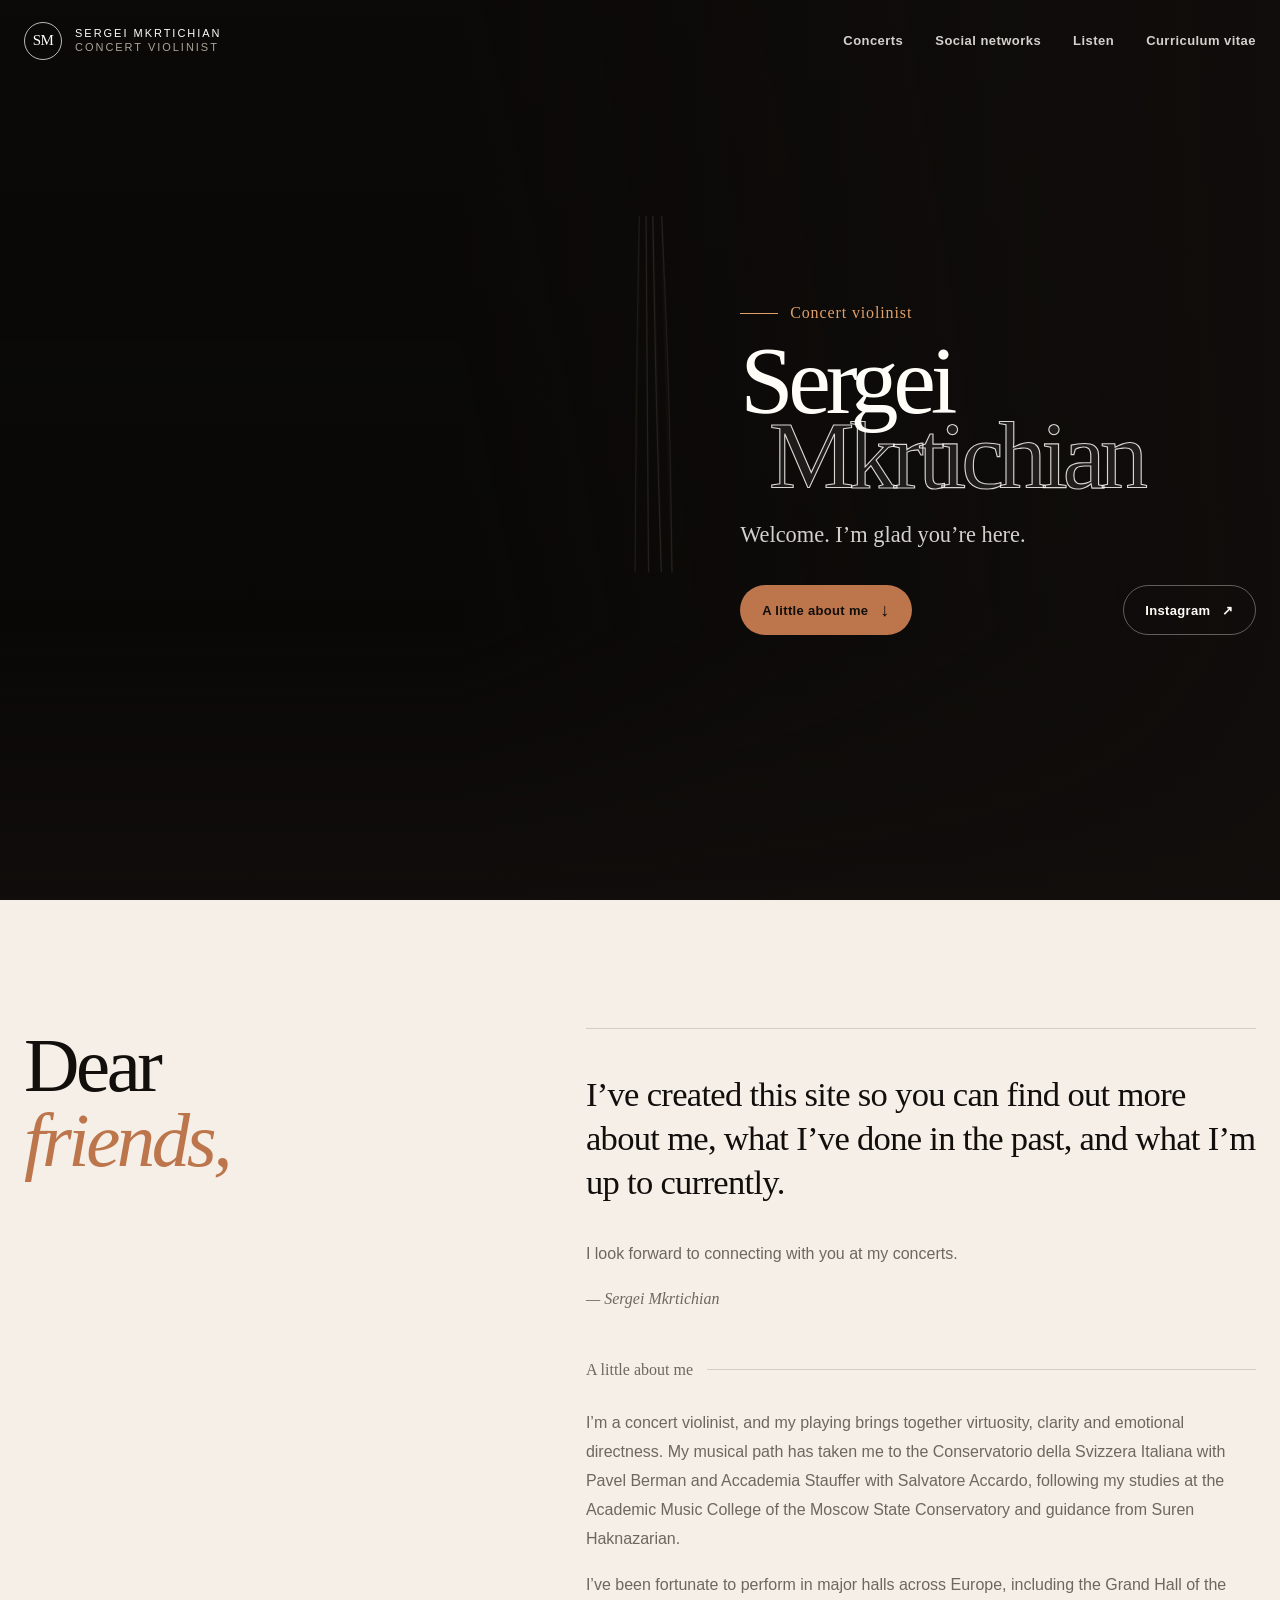
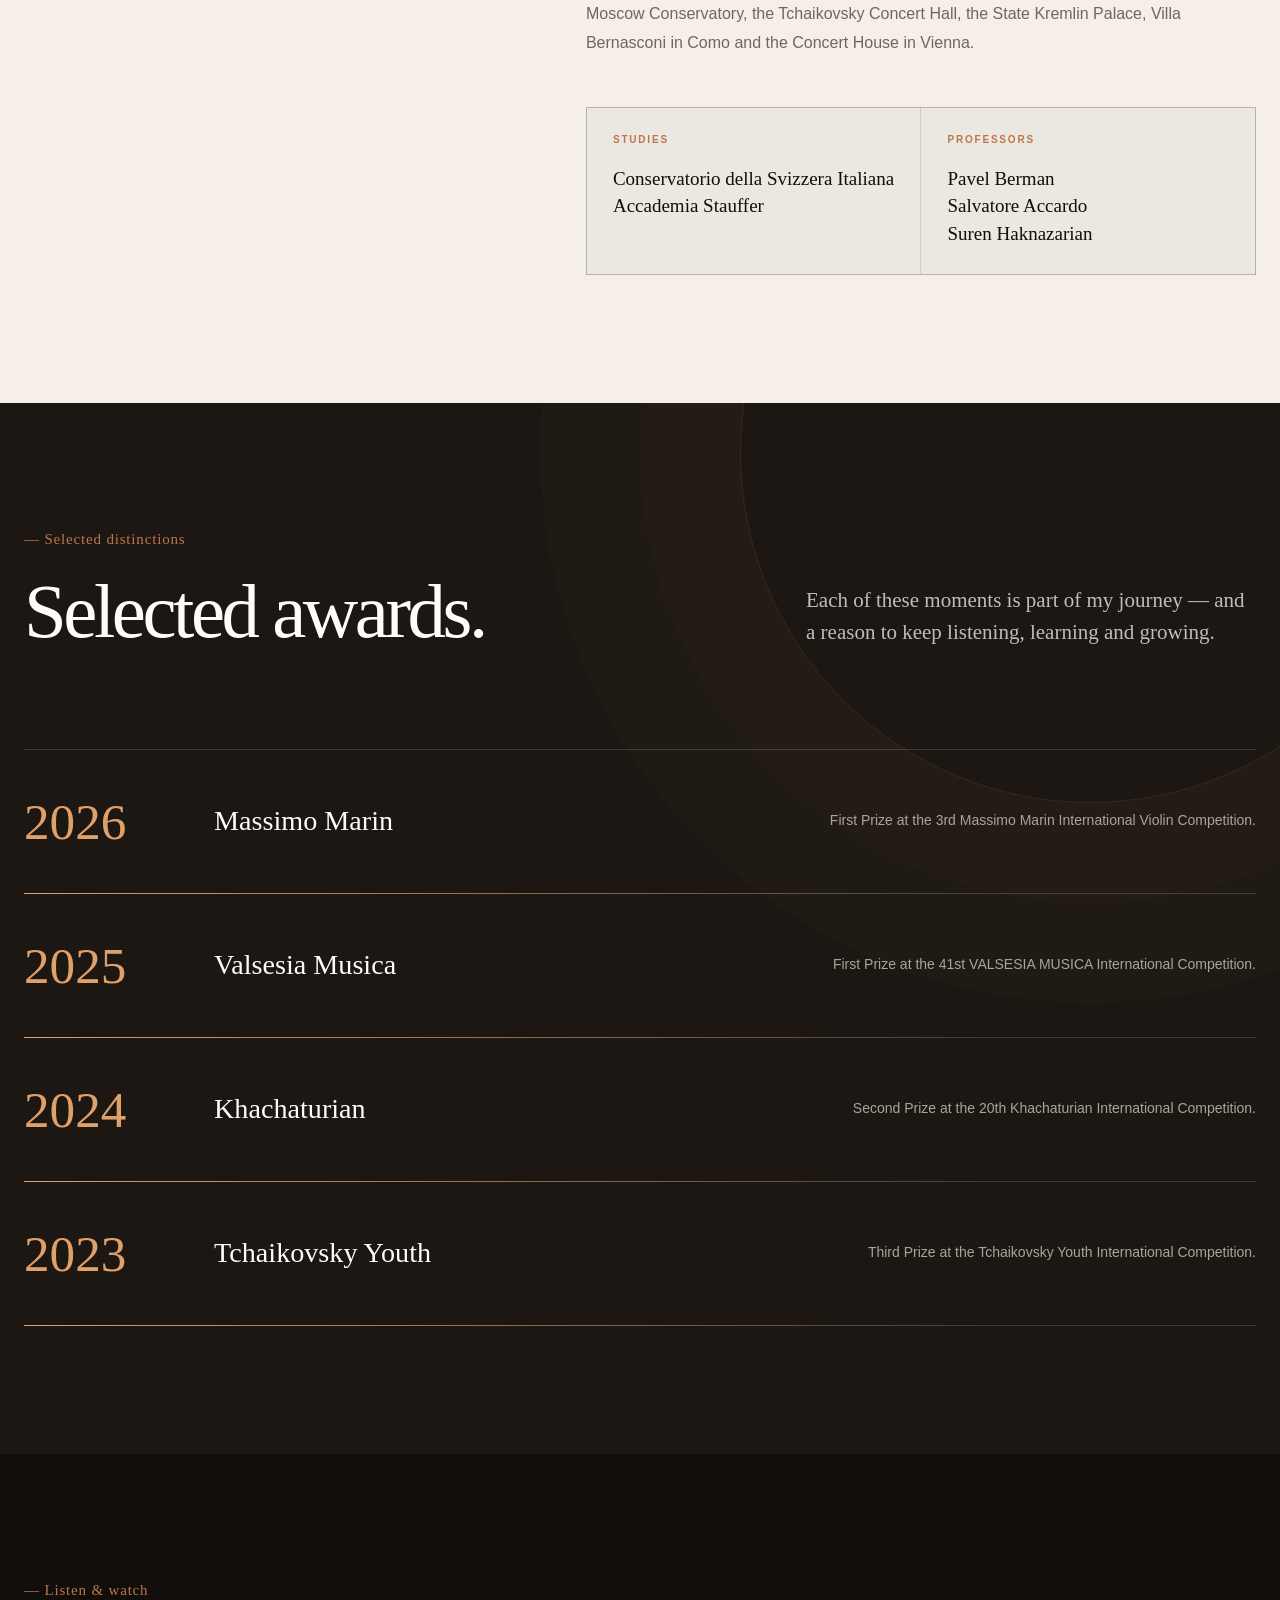
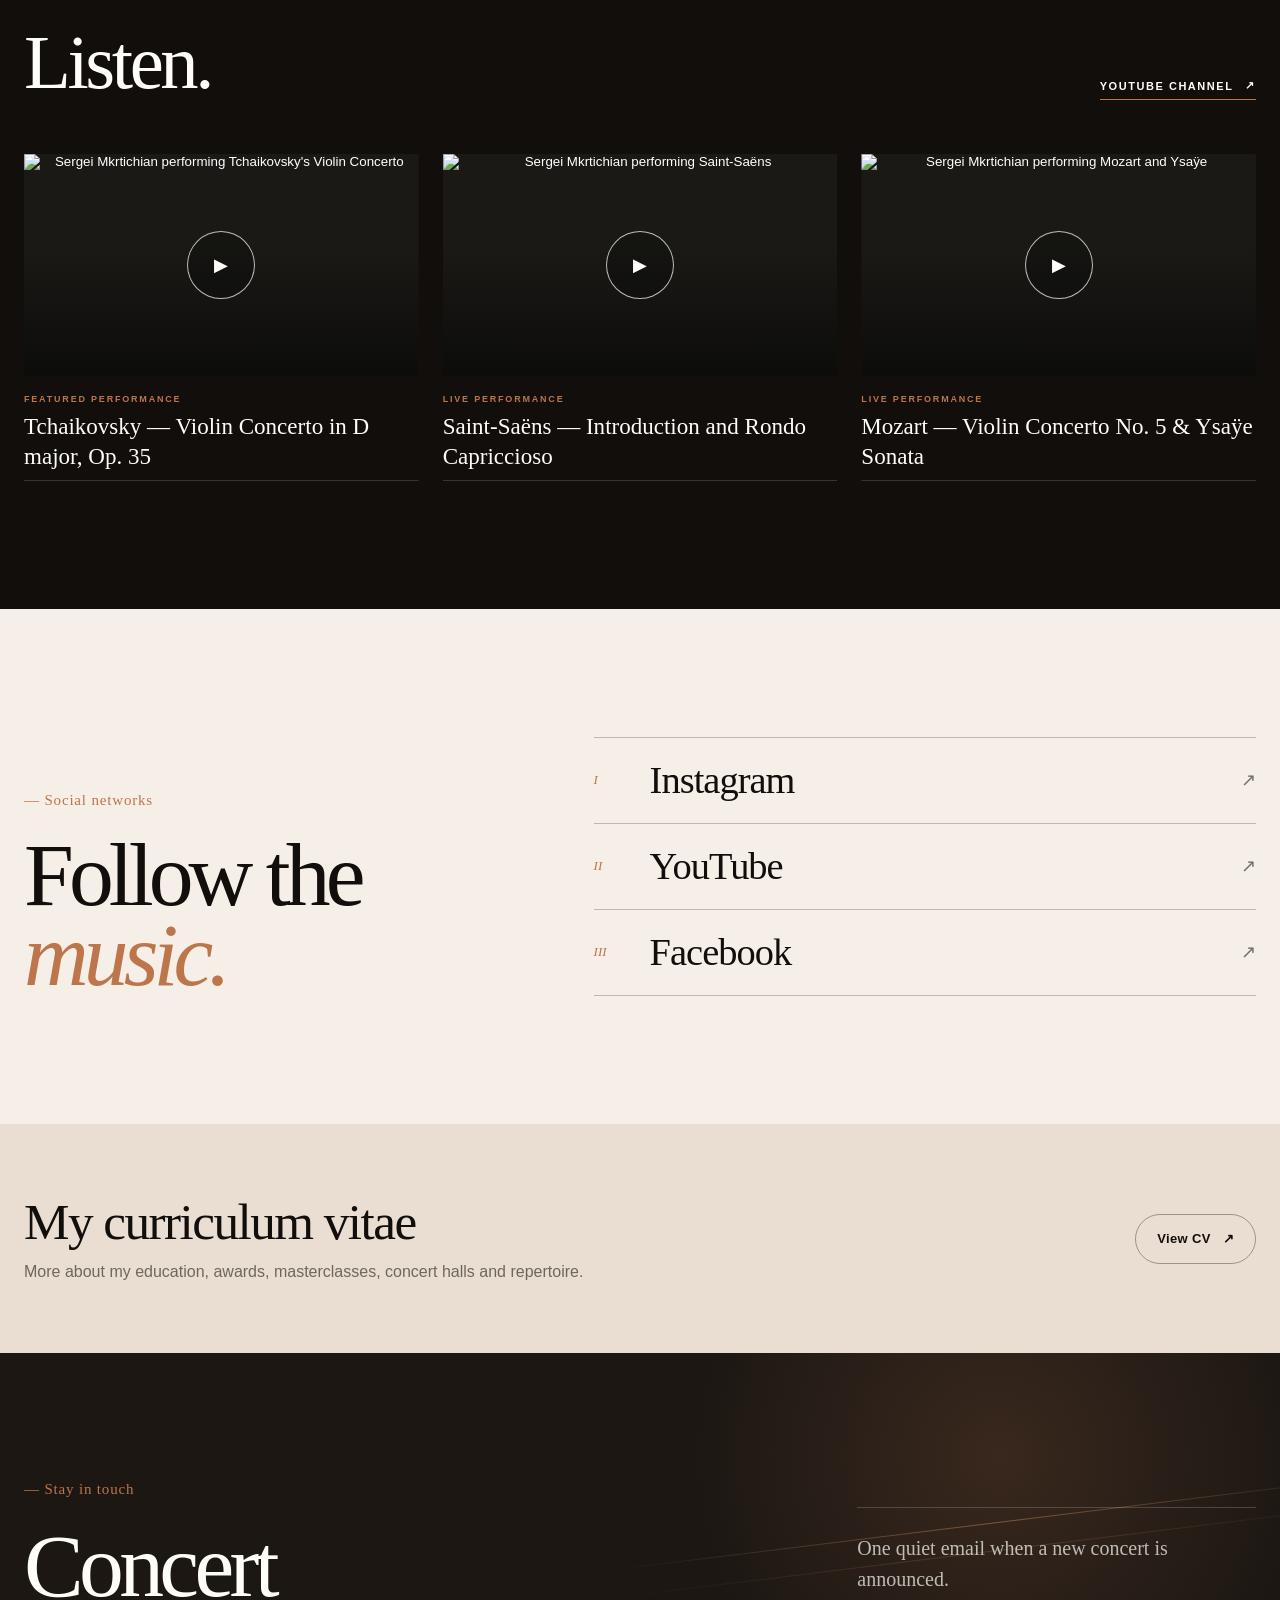
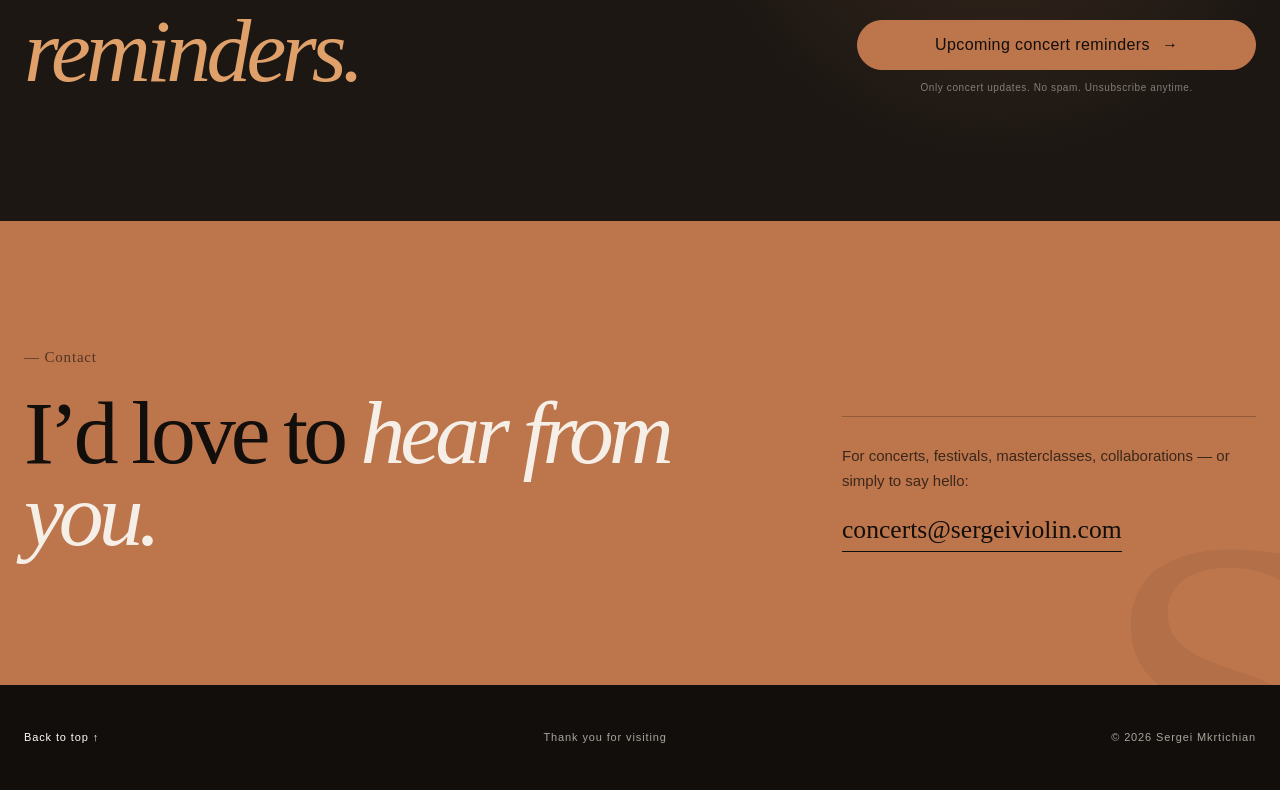
==== commit 97680012: "Add files via upload" ====
--- a/index.html
+++ b/index.html
@@ -1,5 +1,5 @@
 <!doctype html>
-<html lang="en" class="force-motion">
+<html lang="en" class="force-motion hero-loading concerts-loading">
 <head>
   <meta charset="utf-8">
   <meta name="viewport" content="width=device-width, initial-scale=1, viewport-fit=cover">
@@ -16,7 +16,8 @@
   <link rel="icon" type="image/png" sizes="32x32" href="/favicon-32x32.png">
   <link rel="icon" type="image/png" sizes="16x16" href="/favicon-16x16.png">
   <link rel="manifest" href="/site.webmanifest">
-  <link rel="preload" as="image" href="/s.JPG" fetchpriority="high">
+  <link rel="preload" as="image" href="/s-mobile.webp" type="image/webp" media="(max-width: 760px)" fetchpriority="high">
+  <link rel="preload" as="image" href="/s.JPG" media="(min-width: 761px)" fetchpriority="high">
 
   <meta property="og:type" content="website">
   <meta property="og:url" content="https://sergeiviolin.com/">
@@ -52,6 +53,12 @@
     if (new URLSearchParams(window.location.search).get('motion') === 'system') {
       document.documentElement.classList.remove('force-motion');
     }
+    window.setTimeout(() => {
+      const root = document.documentElement;
+      if (!root.classList.contains('hero-loading')) return;
+      root.classList.remove('hero-loading');
+      root.classList.add('hero-ready');
+    }, 2600);
   </script>
 
   <style>
@@ -297,6 +304,7 @@
     }
 
     .hero-media,
+    .hero-media picture,
     .hero-media::after,
     .hero-media img {
       position: absolute;
@@ -307,18 +315,23 @@
 
     .hero-media {
       z-index: -2;
-      will-change: clip-path, transform;
-      animation: stage-reveal 1.45s cubic-bezier(.16,.8,.2,1) backwards;
-    }
+      background-color: #090806;
+    }
+
+    .hero-media picture { display: block; }
 
     .hero-media img {
       object-fit: cover;
       object-position: 49% 42%;
+      opacity: 0;
       filter: saturate(.96) contrast(1.02) brightness(1.04);
       transform: translate3d(0, var(--hero-image-y, 0px), 0) scale(var(--hero-image-scale, 1.025));
       transform-origin: 50% 44%;
-      will-change: transform;
-    }
+      transition: opacity .72s cubic-bezier(.2,.7,.2,1);
+      will-change: transform, opacity;
+    }
+
+    html.hero-ready .hero-media img { opacity: 1; }
 
     .hero-media::after {
       z-index: 1;
@@ -335,24 +348,13 @@
       width: 100%;
       height: 100%;
       display: block;
-      opacity: .78;
+      opacity: 0;
       pointer-events: none;
       mix-blend-mode: screen;
-    }
-
-    @keyframes stage-reveal {
-      0% {
-        clip-path: inset(7% 19% 7% 19% round 34px);
-        opacity: .35;
-        transform: scale(.965);
-      }
-      35% { opacity: 1; }
-      100% {
-        clip-path: inset(0 round 0);
-        opacity: 1;
-        transform: scale(1);
-      }
-    }
+      transition: opacity .5s ease .18s;
+    }
+
+    html.hero-ready .hero-strings { opacity: .78; }
 
     @keyframes quiet-arrival {
       from { opacity: 0; transform: translateY(-12px); }
@@ -362,11 +364,6 @@
     @keyframes copy-arrival {
       from { opacity: 0; transform: translateY(28px); }
       to { opacity: 1; transform: translateY(0); }
-    }
-
-    @keyframes mobile-stage-reveal {
-      from { opacity: .18; transform: scale(1.045); }
-      to { opacity: 1; transform: scale(1); }
     }
 
     @keyframes soft-appear {
@@ -398,12 +395,13 @@
       will-change: transform, opacity;
     }
 
-    .hero-copy > * { animation: copy-arrival .88s cubic-bezier(.2,.7,.2,1) backwards; }
-    .hero-copy > :nth-child(1) { animation-delay: .4s; }
-    .hero-copy > :nth-child(2) { animation-delay: .5s; }
-    .hero-copy > :nth-child(3) { animation-delay: .61s; }
-    .hero-copy > :nth-child(4) { animation-delay: .72s; }
-    .hero-copy > :nth-child(5) { animation-delay: .82s; }
+    .hero-copy > * { opacity: 0; transform: translateY(28px); }
+    html.hero-ready .hero-copy > * { animation: copy-arrival .88s cubic-bezier(.2,.7,.2,1) both; }
+    html.hero-ready .hero-copy > :nth-child(1) { animation-delay: .12s; }
+    html.hero-ready .hero-copy > :nth-child(2) { animation-delay: .22s; }
+    html.hero-ready .hero-copy > :nth-child(3) { animation-delay: .33s; }
+    html.hero-ready .hero-copy > :nth-child(4) { animation-delay: .44s; }
+    html.hero-ready .hero-copy > :nth-child(5) { animation-delay: .54s; }
 
     .eyebrow {
       display: flex;
@@ -1608,7 +1606,6 @@
       display: flex;
       flex-wrap: wrap;
       gap: 10px 22px;
-      scroll-margin-top: calc(var(--header-h) + 24px);
     }
 
     .social-links a {
@@ -1620,6 +1617,76 @@
     }
 
     .social-links a:hover { color: var(--paper); }
+
+    .socials {
+      background: var(--paper);
+      color: var(--ink);
+      scroll-margin-top: var(--header-h);
+    }
+
+    .socials-grid {
+      display: grid;
+      grid-template-columns: minmax(260px, .8fr) minmax(420px, 1.2fr);
+      align-items: end;
+      gap: clamp(70px, 10vw, 170px);
+    }
+
+    .socials-title {
+      max-width: 480px;
+      margin: 0;
+      font-family: var(--serif);
+      font-size: clamp(58px, 7vw, 104px);
+      font-weight: 400;
+      letter-spacing: -.055em;
+      line-height: .9;
+    }
+
+    .socials-title em {
+      color: var(--amber);
+      font-weight: 400;
+    }
+
+    .social-network-list { border-top: 1px solid rgba(10,10,9,.24); }
+
+    .social-network-list a {
+      min-height: 86px;
+      display: grid;
+      grid-template-columns: 42px minmax(0, 1fr) 30px;
+      align-items: center;
+      gap: 14px;
+      border-bottom: 1px solid rgba(10,10,9,.24);
+      color: var(--ink);
+      text-decoration: none;
+    }
+
+    .social-network-index {
+      color: var(--amber);
+      font-family: var(--serif);
+      font-size: 13px;
+      font-style: italic;
+    }
+
+    .social-network-name {
+      font-family: var(--serif);
+      font-size: clamp(28px, 3vw, 42px);
+      font-weight: 400;
+      letter-spacing: -.025em;
+      line-height: 1;
+      transition: transform .28s ease;
+    }
+
+    .social-network-arrow {
+      color: rgba(10,10,9,.55);
+      font-size: 18px;
+      text-align: right;
+      transition: color .28s ease, transform .28s ease;
+    }
+
+    .social-network-list a:hover .social-network-name { transform: translateX(6px); }
+    .social-network-list a:hover .social-network-arrow {
+      color: var(--amber);
+      transform: translate(2px, -2px);
+    }
 
     footer { background: var(--ink); }
 
@@ -1671,6 +1738,7 @@
 
       .contact-grid { grid-template-columns: 1fr; }
       .contact-aside { max-width: 520px; }
+      .socials-grid { grid-template-columns: 1fr; gap: 42px; }
       .concert-card { grid-template-columns: 130px minmax(0, 1fr); }
       .concert-card > :last-child { grid-column: 2; justify-self: start; }
     }
@@ -1946,7 +2014,7 @@
         display: block;
         background:
           linear-gradient(90deg, rgba(214,199,181,.62), transparent 15px),
-          var(--cream);
+          var(--paper);
         pointer-events: none;
         transform: translateX(105%);
         transition: transform .42s cubic-bezier(.76,0,.24,1);
@@ -1962,8 +2030,10 @@
 
       .hero-media {
         clip-path: none;
-        will-change: opacity, transform;
-        animation: mobile-stage-reveal 1.05s cubic-bezier(.2,.7,.2,1) backwards;
+        background-color: #0b0908;
+        background-image: url("[data-uri]");
+        background-position: center;
+        background-size: cover;
       }
 
       .hero-media img {
@@ -1977,7 +2047,7 @@
           linear-gradient(90deg, rgba(17,14,12,0) 0%, rgba(17,14,12,.08) 100%);
       }
 
-      .hero-strings { opacity: .9; }
+      html.hero-ready .hero-strings { opacity: .9; }
 
       .hero-inner {
         display: flex;
@@ -1996,12 +2066,12 @@
         will-change: auto;
       }
 
-      .hero-copy > * { animation-duration: .72s; }
-      .hero-copy > :nth-child(1) { animation-delay: .22s; }
-      .hero-copy > :nth-child(2) { animation-delay: .31s; }
-      .hero-copy > :nth-child(3) { animation-delay: .41s; }
-      .hero-copy > :nth-child(4) { animation-delay: .51s; }
-      .hero-copy > :nth-child(5) { animation-delay: .61s; }
+      html.hero-ready .hero-copy > * { animation-duration: .72s; }
+      html.hero-ready .hero-copy > :nth-child(1) { animation-delay: .08s; }
+      html.hero-ready .hero-copy > :nth-child(2) { animation-delay: .17s; }
+      html.hero-ready .hero-copy > :nth-child(3) { animation-delay: .27s; }
+      html.hero-ready .hero-copy > :nth-child(4) { animation-delay: .37s; }
+      html.hero-ready .hero-copy > :nth-child(5) { animation-delay: .47s; }
 
       .eyebrow {
         margin-bottom: 13px;
@@ -2012,8 +2082,8 @@
       .eyebrow::before { width: 28px; }
 
       h1 {
-        margin-bottom: 17px;
-        font-size: clamp(54px, 17vw, 82px);
+        margin-bottom: 13px;
+        font-size: clamp(51px, 16vw, 76px);
         line-height: .82;
       }
 
@@ -2021,13 +2091,10 @@
 
       .hero-lead {
         max-width: 390px;
-        margin-bottom: 18px;
+        margin-bottom: 12px;
         font-size: 18px;
         line-height: 1.42;
       }
-
-      html.has-concerts h1 { margin-bottom: 13px; font-size: clamp(51px, 16vw, 76px); }
-      html.has-concerts .hero-lead { margin-bottom: 12px; }
 
       .next-concert-teaser {
         min-height: 64px;
@@ -2037,6 +2104,11 @@
         padding: 9px 11px;
         border-radius: 14px;
         background: rgba(13, 11, 9, .78);
+      }
+
+      html.concerts-loading .next-concert-teaser[hidden] {
+        display: grid !important;
+        visibility: hidden;
       }
 
       .next-concert-date { min-width: 0; padding-right: 10px; }
@@ -2270,6 +2342,11 @@
 
       .social-links a { min-height: 44px; display: inline-flex; align-items: center; }
 
+      .socials-grid { gap: 32px; }
+      .socials-title { font-size: clamp(48px, 14vw, 64px); }
+      .social-network-list a { min-height: 74px; grid-template-columns: 34px minmax(0, 1fr) 24px; gap: 10px; }
+      .social-network-name { font-size: clamp(29px, 9vw, 36px); }
+
       .footer-inner {
         min-height: 0;
         flex-direction: column;
@@ -2325,8 +2402,7 @@
         padding: max(39svh, 205px) 0 28px;
       }
 
-      .hero-lead { display: block; margin-bottom: 14px; }
-      html.has-concerts .hero-lead { display: none; }
+      .hero-lead { display: none; }
 
       .eyebrow { margin-bottom: 8px; }
 
@@ -2357,13 +2433,14 @@
       html:not(.force-motion) { scroll-behavior: auto; }
       html:not(.force-motion) .brand,
       html:not(.force-motion) .menu-toggle { animation: soft-appear .4s ease backwards; }
-      html:not(.force-motion) .hero-media { clip-path: none; transform: none; animation: soft-appear .65s ease backwards; }
-      html:not(.force-motion) .hero-copy > * { animation: soft-appear .5s ease backwards; }
-      html:not(.force-motion) .hero-copy > :nth-child(1) { animation-delay: .12s; }
-      html:not(.force-motion) .hero-copy > :nth-child(2) { animation-delay: .2s; }
-      html:not(.force-motion) .hero-copy > :nth-child(3) { animation-delay: .28s; }
-      html:not(.force-motion) .hero-copy > :nth-child(4) { animation-delay: .36s; }
-      html:not(.force-motion) .hero-copy > :nth-child(5) { animation-delay: .44s; }
+      html:not(.force-motion) .hero-media { clip-path: none; transform: none; }
+      html:not(.force-motion) .hero-media img { transition-duration: .3s; }
+      html:not(.force-motion).hero-ready .hero-copy > * { animation: soft-appear .5s ease both; transform: none; }
+      html:not(.force-motion).hero-ready .hero-copy > :nth-child(1) { animation-delay: .06s; }
+      html:not(.force-motion).hero-ready .hero-copy > :nth-child(2) { animation-delay: .12s; }
+      html:not(.force-motion).hero-ready .hero-copy > :nth-child(3) { animation-delay: .18s; }
+      html:not(.force-motion).hero-ready .hero-copy > :nth-child(4) { animation-delay: .24s; }
+      html:not(.force-motion).hero-ready .hero-copy > :nth-child(5) { animation-delay: .3s; }
       html:not(.force-motion) .button-arrow { animation: none; }
       html:not(.force-motion) .concert-reminder,
       html:not(.force-motion) .concert-reminder::after { animation: none; }
@@ -2427,9 +2504,9 @@
               <span class="movement-copy"><small>Selected performances</small><strong>Listen</strong></span>
               <span class="movement-arrow" aria-hidden="true">↘</span>
             </a>
-            <a class="movement-link" data-movement="IV" href="#about">
+            <a class="movement-link" data-movement="IV" href="#curriculum">
               <span class="movement-number">IV</span>
-              <span class="movement-copy"><small>Biography &amp; curriculum</small><strong>About &amp; CV</strong></span>
+              <span class="movement-copy"><small>Biography &amp; repertoire</small><strong>Curriculum vitae</strong></span>
               <span class="movement-arrow" aria-hidden="true">↘</span>
             </a>
           </div>
@@ -2443,7 +2520,10 @@
   <main id="main">
     <section class="hero" id="top" aria-labelledby="hero-title">
       <div class="hero-media" aria-hidden="true">
-        <img src="s.JPG" width="6720" height="4480" alt="" fetchpriority="high">
+        <picture>
+          <source media="(max-width: 760px)" type="image/webp" srcset="s-mobile.webp">
+          <img src="s.JPG" width="6720" height="4480" alt="" fetchpriority="high" decoding="async">
+        </picture>
       </div>
       <canvas class="hero-strings" id="heroStrings" aria-hidden="true"></canvas>
 
@@ -2602,7 +2682,33 @@
       </div>
     </section>
 
-    <section class="cv-band" aria-labelledby="cv-title">
+    <section class="section socials" id="socials" aria-labelledby="socials-title">
+      <div class="section-shell socials-grid">
+        <div class="reveal">
+          <p class="section-kicker">Social networks</p>
+          <h2 class="socials-title" id="socials-title">Follow the<br><em>music.</em></h2>
+        </div>
+        <nav class="social-network-list reveal" aria-label="Social networks">
+          <a href="https://www.instagram.com/sergeiviolin/" target="_blank" rel="noopener noreferrer">
+            <span class="social-network-index">I</span>
+            <span class="social-network-name">Instagram</span>
+            <span class="social-network-arrow" aria-hidden="true">↗</span>
+          </a>
+          <a href="https://www.youtube.com/@sergeiviolin" target="_blank" rel="noopener noreferrer">
+            <span class="social-network-index">II</span>
+            <span class="social-network-name">YouTube</span>
+            <span class="social-network-arrow" aria-hidden="true">↗</span>
+          </a>
+          <a href="https://www.facebook.com/profile.php?id=100095484424565" target="_blank" rel="noopener noreferrer">
+            <span class="social-network-index">III</span>
+            <span class="social-network-name">Facebook</span>
+            <span class="social-network-arrow" aria-hidden="true">↗</span>
+          </a>
+        </nav>
+      </div>
+    </section>
+
+    <section class="cv-band" id="curriculum" aria-labelledby="cv-title">
       <div class="cv-band-inner reveal">
         <div>
           <h2 id="cv-title">My curriculum vitae</h2>
@@ -2635,11 +2741,6 @@
         <div class="contact-aside reveal">
           <p>For concerts, festivals, masterclasses, collaborations — or simply to say hello:</p>
           <a class="email-link" href="mailto:concerts@sergeiviolin.com"><span class="email-action-label">Write to me</span><span>concerts@sergeiviolin.com</span></a>
-          <div class="social-links" id="socials" aria-label="Social media">
-            <a href="https://www.instagram.com/sergeiviolin/" target="_blank" rel="noopener noreferrer">Instagram ↗</a>
-            <a href="https://www.youtube.com/@sergeiviolin" target="_blank" rel="noopener noreferrer">YouTube ↗</a>
-            <a href="https://www.facebook.com/profile.php?id=100095484424565" target="_blank" rel="noopener noreferrer">Facebook ↗</a>
-          </div>
         </div>
       </div>
     </section>
@@ -2717,9 +2818,10 @@
     let nextPluckIndex = 0;
     let menuNavigationTimer = null;
     let menuCleanupTimer = null;
+    let heroExperienceStarted = false;
     const stringPluckTimes = [-Infinity, -Infinity, -Infinity, -Infinity];
     const stringPluckStrengths = [0, 0, 0, 0];
-    const stringsStart = window.performance.now();
+    let stringsStart = 0;
 
     const resizeStrings = () => {
       if (!stringsContext || reduceMotion) return;
@@ -2734,8 +2836,9 @@
 
     const drawStrings = now => {
       stringsFrame = null;
-      if (!stringsContext || reduceMotion) return;
-
+      if (!heroExperienceStarted || !stringsContext || reduceMotion) return;
+
+      if (!stringsStart) stringsStart = now;
       const elapsed = now - stringsStart;
       const intro = Math.min(elapsed / 1750, 1);
       const introEnergy = elapsed > 520 ? Math.max(0, 1 - (elapsed - 520) / 2100) * .58 : 0;
@@ -2744,17 +2847,21 @@
       let anyPluckActive = false;
       const heroRect = heroSection.getBoundingClientRect();
       const imageRect = heroImage.getBoundingClientRect();
-      const imageAspect = 1.5;
+      const usesMobileCrop = heroImage.currentSrc.includes('s-mobile.webp');
+      const imageAspect = usesMobileCrop ? 1170 / 2536 : 1.5;
       const renderedImageWidth = Math.max(imageRect.width, imageRect.height * imageAspect);
       const renderedImageHeight = renderedImageWidth / imageAspect;
       const positionX = mobile ? .36 : .49;
       const positionY = mobile ? .5 : .42;
       const imageOffsetX = imageRect.left - heroRect.left + (imageRect.width - renderedImageWidth) * positionX;
       const imageOffsetY = imageRect.top - heroRect.top + (imageRect.height - renderedImageHeight) * positionY;
-      const imagePoint = (x, y) => ({
-        x: imageOffsetX + renderedImageWidth * x,
-        y: imageOffsetY + renderedImageHeight * y
-      });
+      const imagePoint = (x, y) => {
+        const sourceX = usesMobileCrop ? (x * 6720 - 1700) / 2067 : x;
+        return {
+          x: imageOffsetX + renderedImageWidth * sourceX,
+          y: imageOffsetY + renderedImageHeight * y
+        };
+      };
       const violinStrings = [
         [[3353, 1100], [3333, 2825]],
         [[3386, 1100], [3398, 2825]],
@@ -2845,13 +2952,13 @@
     };
 
     const exciteStrings = amount => {
-      if (!stringsContext || reduceMotion) return;
+      if (!heroExperienceStarted || !stringsContext || reduceMotion) return;
       stringsEnergy = Math.min(.82, stringsEnergy + amount);
       if (stringsFrame === null) stringsFrame = window.requestAnimationFrame(drawStrings);
     };
 
     const pluckString = (index, strength = .9) => {
-      if (!stringsContext || reduceMotion) return;
+      if (!heroExperienceStarted || !stringsContext || reduceMotion) return;
       const safeIndex = ((index % 4) + 4) % 4;
       stringPluckTimes[safeIndex] = window.performance.now();
       stringPluckStrengths[safeIndex] = Math.min(1.15, strength);
@@ -2990,17 +3097,35 @@
       if (event.target.closest('a, button')) return;
       pluckNextString(1.08);
     }, { passive: true });
-    resizeStrings();
-    if (!reduceMotion) {
+    const startHeroExperience = () => {
+      if (heroExperienceStarted) return;
+      heroExperienceStarted = true;
+      document.documentElement.classList.remove('hero-loading');
+      document.documentElement.classList.add('hero-ready');
+      resizeStrings();
+      if (reduceMotion) return;
+      stringsStart = window.performance.now();
       stringsFrame = window.requestAnimationFrame(drawStrings);
       [0, 1, 2, 3].forEach((stringIndex, order) => {
-        window.setTimeout(() => pluckString(stringIndex, 1 - order * .055), 560 + order * 185);
+        window.setTimeout(() => pluckString(stringIndex, 1 - order * .055), 620 + order * 185);
       });
       window.setInterval(() => {
         if (document.hidden || window.scrollY > heroSection.offsetHeight * .82) return;
         pluckNextString(.62);
       }, 4600);
-    }
+    };
+
+    const revealDecodedHero = () => {
+      const decoded = typeof heroImage.decode === 'function' ? heroImage.decode() : Promise.resolve();
+      decoded.catch(() => {}).finally(startHeroExperience);
+    };
+
+    if (heroImage.complete && heroImage.naturalWidth) revealDecodedHero();
+    else {
+      heroImage.addEventListener('load', revealDecodedHero, { once: true });
+      heroImage.addEventListener('error', startHeroExperience, { once: true });
+    }
+    window.setTimeout(startHeroExperience, 2600);
     updatePageMotion();
 
     document.querySelectorAll('.video-trigger').forEach(button => {
@@ -3469,6 +3594,7 @@
         concertsSection.hidden = true;
       })
       .finally(() => {
+        document.documentElement.classList.remove('concerts-loading');
         if (new URLSearchParams(window.location.search).get('subscription') !== 'confirmed') return;
         window.setTimeout(() => {
           openSubscriptionSheet('letters', null, document.querySelector('[data-open-subscribe]'));
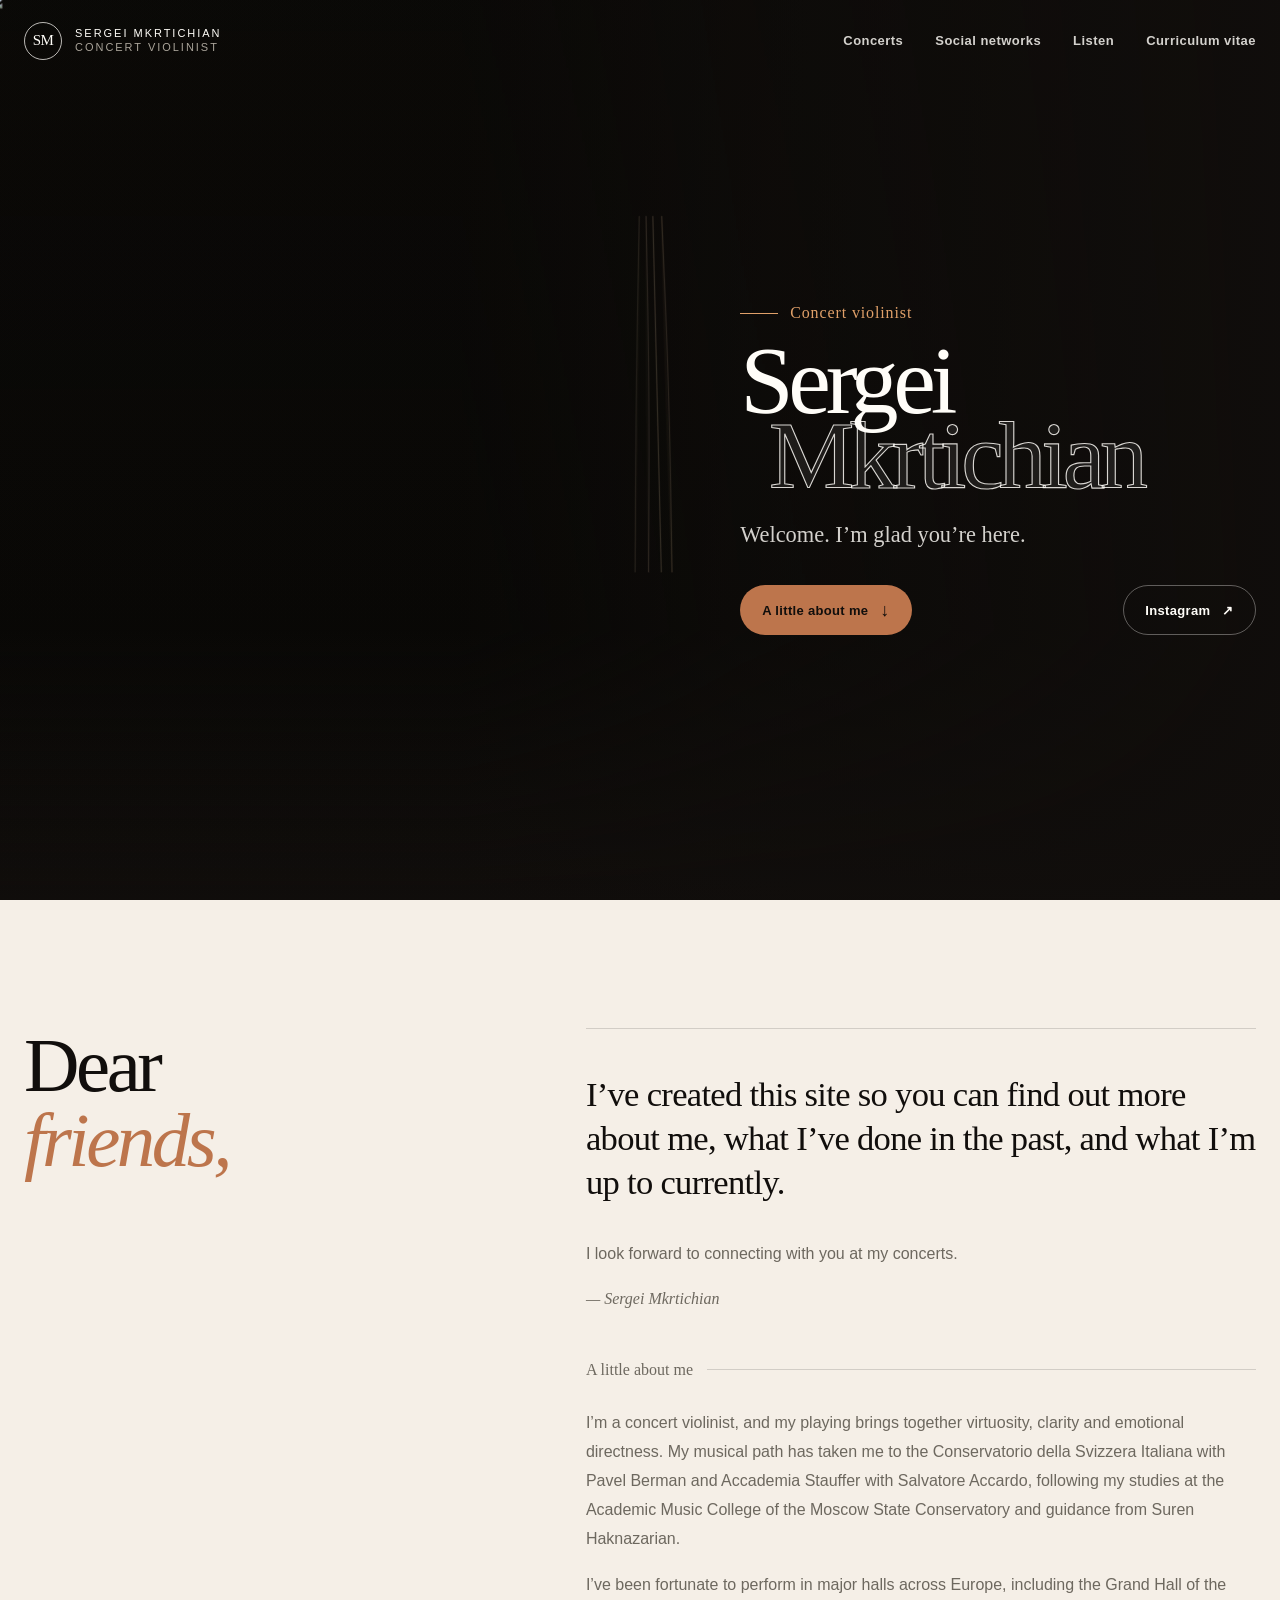
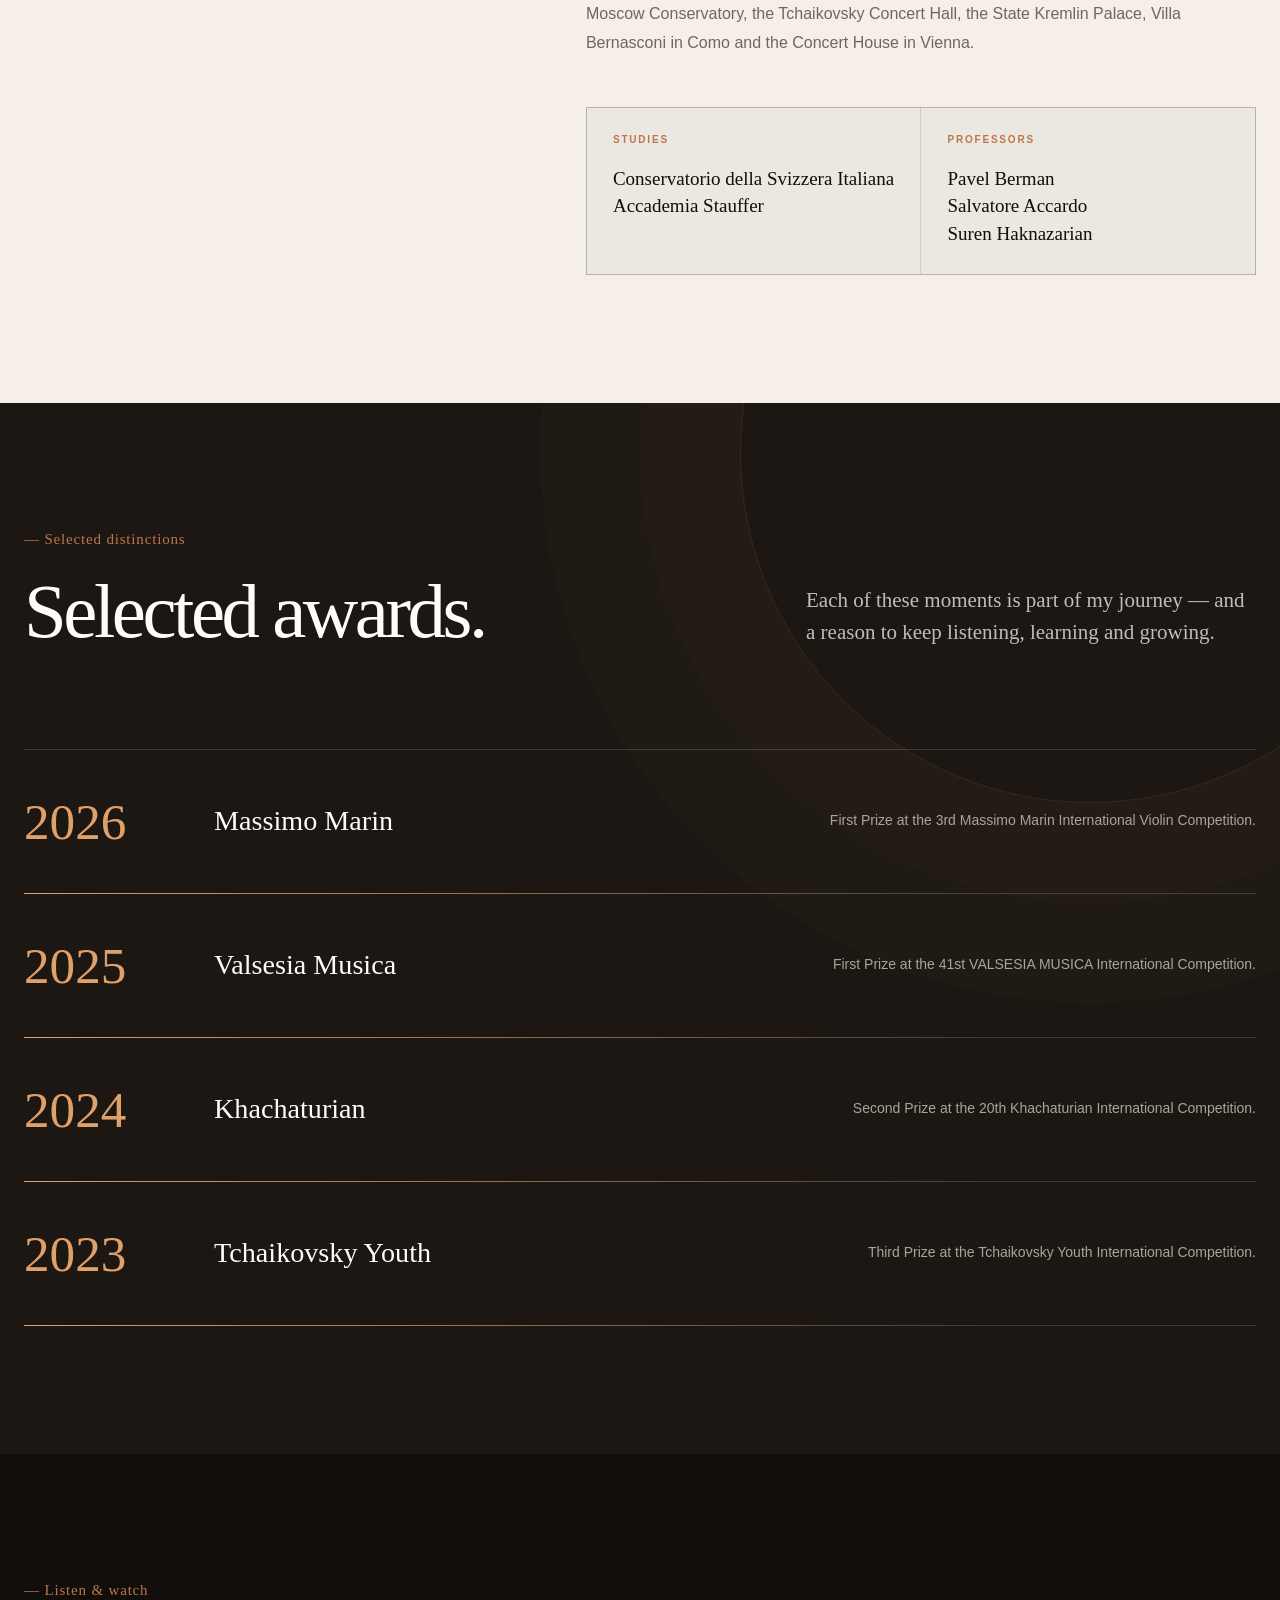
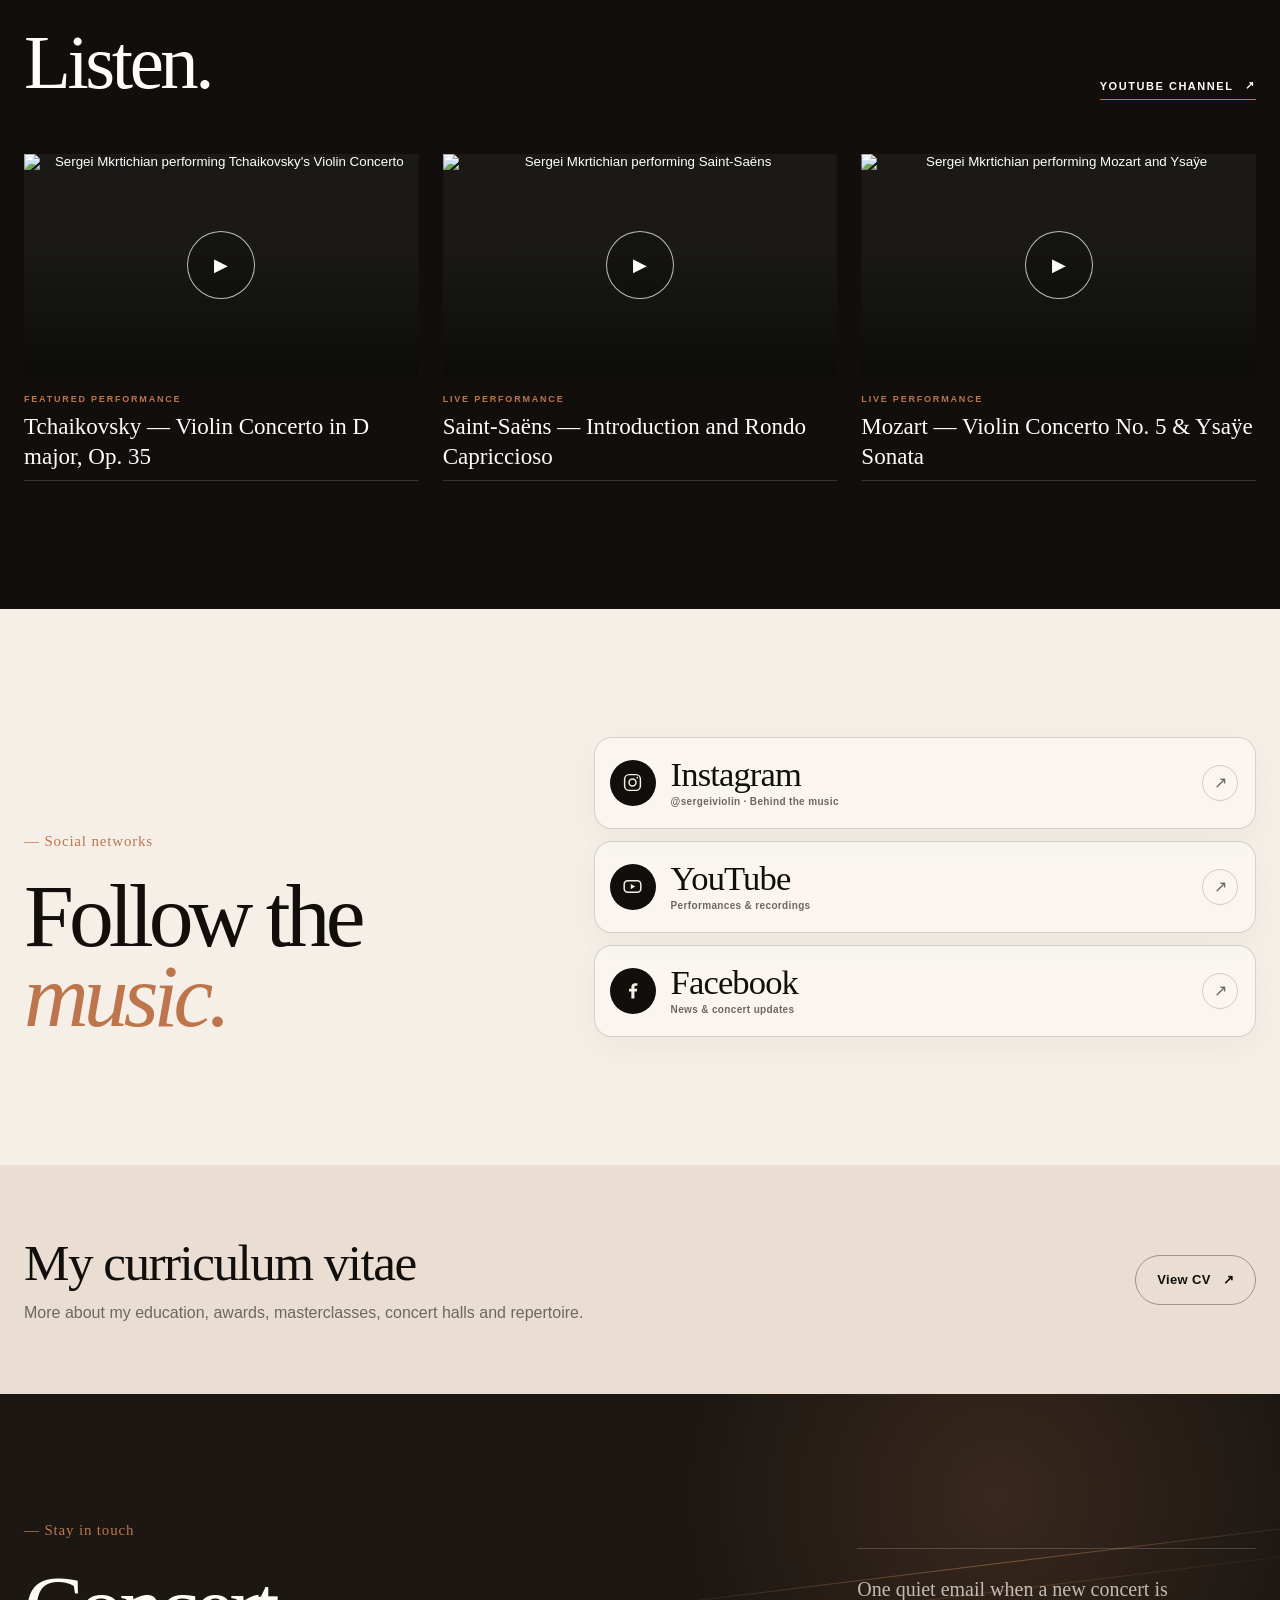
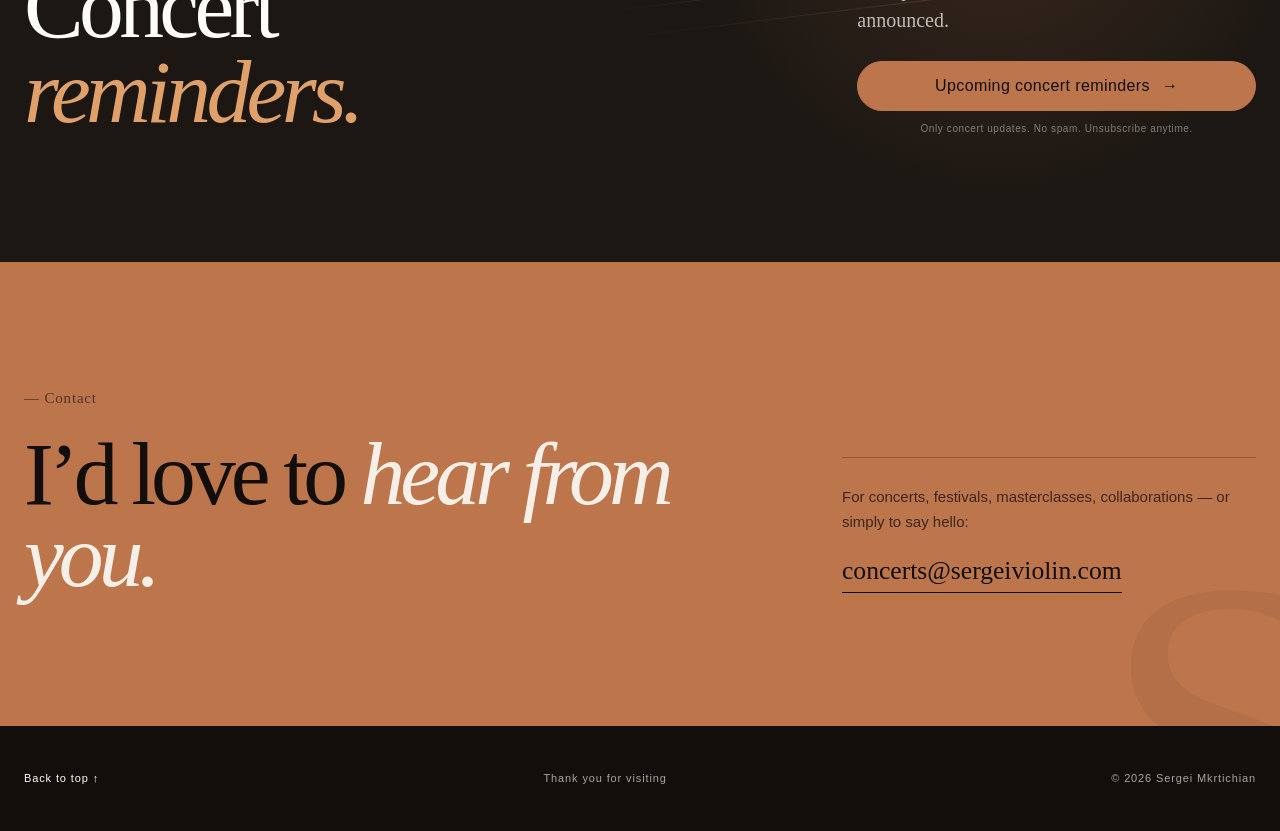
==== commit aea4cb03: "Add files via upload" ====
--- a/index.html
+++ b/index.html
@@ -139,6 +139,139 @@
 
     .skip-link:focus { transform: translateY(0); }
 
+    .site-intro {
+      position: fixed;
+      inset: 0;
+      z-index: 4000;
+      display: grid;
+      place-items: center;
+      overflow: hidden;
+      visibility: visible;
+      pointer-events: auto;
+      touch-action: none;
+      isolation: isolate;
+      transition: visibility 0s linear 1.25s;
+    }
+
+    .intro-panel {
+      position: absolute;
+      right: 0;
+      left: 0;
+      z-index: -1;
+      height: 50.1%;
+      background:
+        radial-gradient(circle at 50% 100%, rgba(189, 117, 76, .075), transparent 34%),
+        #080706;
+      will-change: transform;
+      transition: transform .84s cubic-bezier(.65, 0, .2, 1) .24s;
+    }
+
+    .intro-panel-top {
+      top: 0;
+      border-bottom: 1px solid rgba(224, 160, 105, .38);
+    }
+
+    .intro-panel-bottom {
+      bottom: 0;
+      border-top: 1px solid rgba(224, 160, 105, .38);
+      background:
+        radial-gradient(circle at 50% 0%, rgba(189, 117, 76, .075), transparent 34%),
+        #080706;
+    }
+
+    .intro-lockup {
+      position: relative;
+      z-index: 1;
+      width: min(82vw, 320px);
+      display: grid;
+      justify-items: center;
+      color: var(--white);
+      text-align: center;
+      will-change: opacity, transform;
+      transition: opacity .38s ease .14s, transform .46s cubic-bezier(.2,.7,.2,1) .14s;
+    }
+
+    .intro-emblem {
+      width: 58px;
+      height: 58px;
+      display: grid;
+      place-items: center;
+      margin-bottom: 18px;
+      border: 1px solid rgba(255, 253, 248, .72);
+      border-radius: 50%;
+      font-family: var(--serif);
+      font-size: 20px;
+      letter-spacing: -.045em;
+      opacity: 0;
+      animation: intro-mark-arrival .52s .06s cubic-bezier(.2,.7,.2,1) both;
+    }
+
+    .intro-name {
+      font-family: var(--serif);
+      font-size: clamp(25px, 7vw, 34px);
+      letter-spacing: -.025em;
+      line-height: 1;
+      opacity: 0;
+      animation: intro-copy-arrival .52s .14s cubic-bezier(.2,.7,.2,1) both;
+    }
+
+    .intro-role {
+      margin-top: 8px;
+      color: var(--amber-bright);
+      font-size: 8px;
+      font-weight: 750;
+      letter-spacing: .22em;
+      text-transform: uppercase;
+      opacity: 0;
+      animation: intro-copy-arrival .52s .22s cubic-bezier(.2,.7,.2,1) both;
+    }
+
+    .intro-strings {
+      height: 43px;
+      display: flex;
+      align-items: center;
+      gap: 8px;
+      margin-top: 22px;
+      opacity: 0;
+      animation: soft-appear .38s .28s ease both;
+    }
+
+    .intro-strings span {
+      width: 1px;
+      height: 36px;
+      display: block;
+      background: linear-gradient(180deg, transparent, rgba(255, 238, 214, .92) 22%, rgba(224, 160, 105, .9) 78%, transparent);
+      box-shadow: 0 0 8px rgba(224, 160, 105, .22);
+      transform-origin: center;
+      animation: intro-string-tune 1.35s ease-in-out infinite;
+    }
+
+    .intro-strings span:nth-child(2) { height: 40px; animation-delay: -.27s; }
+    .intro-strings span:nth-child(3) { height: 40px; animation-delay: -.54s; }
+    .intro-strings span:nth-child(4) { animation-delay: -.81s; }
+
+    html.hero-ready .site-intro { visibility: hidden; }
+    html.hero-ready .intro-panel-top { transform: translateY(-102%); }
+    html.hero-ready .intro-panel-bottom { transform: translateY(102%); }
+    html.hero-ready .intro-lockup { opacity: 0; transform: scale(.94); }
+
+    @keyframes intro-mark-arrival {
+      from { opacity: 0; transform: scale(.78) rotate(-8deg); }
+      to { opacity: 1; transform: scale(1) rotate(0); }
+    }
+
+    @keyframes intro-copy-arrival {
+      from { opacity: 0; transform: translateY(8px); }
+      to { opacity: 1; transform: translateY(0); }
+    }
+
+    @keyframes intro-string-tune {
+      0%, 100% { opacity: .5; transform: translateX(0) scaleY(.88); }
+      18% { opacity: 1; transform: translateX(2.2px) scaleY(1); }
+      31% { transform: translateX(-1.2px) scaleY(.96); }
+      44% { transform: translateX(.5px) scaleY(1); }
+    }
+
     .site-header {
       position: fixed;
       inset: 0 0 auto;
@@ -150,7 +283,13 @@
 
     .brand,
     .menu-toggle {
-      animation: quiet-arrival .78s .45s cubic-bezier(.2,.7,.2,1) backwards;
+      opacity: 0;
+      transform: translateY(-12px);
+    }
+
+    html.hero-ready .brand,
+    html.hero-ready .menu-toggle {
+      animation: quiet-arrival .68s .04s cubic-bezier(.2,.7,.2,1) both;
     }
 
     .site-header.is-scrolled,
@@ -327,7 +466,7 @@
       filter: saturate(.96) contrast(1.02) brightness(1.04);
       transform: translate3d(0, var(--hero-image-y, 0px), 0) scale(var(--hero-image-scale, 1.025));
       transform-origin: 50% 44%;
-      transition: opacity .72s cubic-bezier(.2,.7,.2,1);
+      transition: opacity .92s cubic-bezier(.2,.7,.2,1);
       will-change: transform, opacity;
     }
 
@@ -351,7 +490,7 @@
       opacity: 0;
       pointer-events: none;
       mix-blend-mode: screen;
-      transition: opacity .5s ease .18s;
+      transition: opacity .62s ease .22s;
     }
 
     html.hero-ready .hero-strings { opacity: .78; }
@@ -1646,47 +1785,105 @@
       font-weight: 400;
     }
 
-    .social-network-list { border-top: 1px solid rgba(10,10,9,.24); }
+    .social-network-list {
+      display: grid;
+      gap: 12px;
+    }
 
     .social-network-list a {
-      min-height: 86px;
+      min-height: 92px;
       display: grid;
-      grid-template-columns: 42px minmax(0, 1fr) 30px;
+      grid-template-columns: 46px minmax(0, 1fr) 38px;
       align-items: center;
-      gap: 14px;
-      border-bottom: 1px solid rgba(10,10,9,.24);
+      gap: 15px;
+      padding: 14px 15px;
+      border: 1px solid rgba(17, 14, 12, .16);
+      border-radius: 18px;
+      background: rgba(255, 253, 248, .48);
       color: var(--ink);
       text-decoration: none;
-    }
-
-    .social-network-index {
-      color: var(--amber);
-      font-family: var(--serif);
-      font-size: 13px;
-      font-style: italic;
+      box-shadow: 0 10px 30px rgba(79, 54, 38, .045);
+      transition:
+        border-color .28s ease,
+        background .28s ease,
+        box-shadow .28s ease,
+        transform .3s cubic-bezier(.2,.7,.2,1);
+    }
+
+    .social-network-icon {
+      width: 46px;
+      height: 46px;
+      display: grid;
+      place-items: center;
+      border-radius: 50%;
+      background: var(--ink);
+      color: var(--paper);
+      transition: background .28s ease, color .28s ease, transform .3s cubic-bezier(.2,.7,.2,1);
+    }
+
+    .social-network-icon svg { width: 21px; height: 21px; }
+
+    .social-network-copy {
+      min-width: 0;
+      display: grid;
+      gap: 5px;
+      transition: transform .3s cubic-bezier(.2,.7,.2,1);
     }
 
     .social-network-name {
       font-family: var(--serif);
-      font-size: clamp(28px, 3vw, 42px);
+      font-size: clamp(25px, 2.7vw, 36px);
       font-weight: 400;
       letter-spacing: -.025em;
       line-height: 1;
-      transition: transform .28s ease;
+    }
+
+    .social-network-note {
+      overflow: hidden;
+      color: var(--muted-dark);
+      font-size: 10px;
+      font-weight: 650;
+      letter-spacing: .035em;
+      line-height: 1.25;
+      text-overflow: ellipsis;
+      white-space: nowrap;
     }
 
     .social-network-arrow {
-      color: rgba(10,10,9,.55);
-      font-size: 18px;
-      text-align: right;
-      transition: color .28s ease, transform .28s ease;
-    }
-
-    .social-network-list a:hover .social-network-name { transform: translateX(6px); }
+      width: 36px;
+      height: 36px;
+      display: grid;
+      place-items: center;
+      border: 1px solid rgba(17, 14, 12, .18);
+      border-radius: 50%;
+      color: rgba(10,10,9,.62);
+      font-size: 16px;
+      line-height: 1;
+      transition: background .28s ease, border-color .28s ease, color .28s ease, transform .28s ease;
+    }
+
+    .social-network-list a:hover {
+      border-color: rgba(189, 117, 76, .55);
+      background: rgba(255, 253, 248, .82);
+      box-shadow: 0 15px 34px rgba(79, 54, 38, .09);
+      transform: translateY(-2px);
+    }
+
+    .social-network-list a:hover .social-network-icon {
+      background: var(--amber);
+      color: var(--ink);
+      transform: rotate(-4deg) scale(1.03);
+    }
+
+    .social-network-list a:hover .social-network-copy { transform: translateX(3px); }
     .social-network-list a:hover .social-network-arrow {
-      color: var(--amber);
+      border-color: var(--ink);
+      background: var(--ink);
+      color: var(--paper);
       transform: translate(2px, -2px);
     }
+
+    .social-network-list a:active { transform: scale(.985); }
 
     footer { background: var(--ink); }
 
@@ -1757,9 +1954,9 @@
       .site-header.is-scrolled,
       .site-header.is-open {
         border-color: transparent;
-        background: transparent;
-        backdrop-filter: none;
-        -webkit-backdrop-filter: none;
+        background: rgba(10, 10, 9, .96);
+        backdrop-filter: blur(16px);
+        -webkit-backdrop-filter: blur(16px);
       }
 
       .nav-shell {
@@ -2066,7 +2263,7 @@
         will-change: auto;
       }
 
-      html.hero-ready .hero-copy > * { animation-duration: .72s; }
+      html.hero-ready .hero-copy > * { animation-duration: .8s; }
       html.hero-ready .hero-copy > :nth-child(1) { animation-delay: .08s; }
       html.hero-ready .hero-copy > :nth-child(2) { animation-delay: .17s; }
       html.hero-ready .hero-copy > :nth-child(3) { animation-delay: .27s; }
@@ -2165,17 +2362,31 @@
       .concerts-preview-note { margin-top: -18px; }
 
       .concert-card {
-        grid-template-columns: 62px minmax(0, 1fr);
-        gap: 15px;
+        grid-template-columns: minmax(0, 1fr);
+        gap: 13px;
         align-items: start;
-        padding: 21px 0 6px;
-      }
-
-      .concert-day { font-size: 40px; }
-      .concert-date { gap: 3px 7px; }
+        padding: 22px 0 8px;
+      }
+
+      .concert-date {
+        width: max-content;
+        display: flex;
+        align-items: baseline;
+        gap: 8px;
+      }
+
+      .concert-day {
+        grid-row: auto;
+        font-size: 42px;
+      }
+
+      .concert-month,
+      .concert-year { font-size: 9px; }
+      .concert-info { min-width: 0; }
+      .concert-place { margin-bottom: 8px; line-height: 1.45; }
       .concert-title { font-size: 22px; line-height: 1.08; }
       .concert-description { font-size: 13px; line-height: 1.55; }
-      .concert-card > :last-child { grid-column: 1 / -1; width: 100%; margin-top: 8px; }
+      .concert-card > :last-child { grid-column: 1; width: 100%; margin-top: 5px; }
       .concert-actions { gap: 9px; }
       .concert-action { width: 100%; min-height: 48px; }
       .concert-reminder { min-height: 54px; font-size: 14px; }
@@ -2344,8 +2555,19 @@
 
       .socials-grid { gap: 32px; }
       .socials-title { font-size: clamp(48px, 14vw, 64px); }
-      .social-network-list a { min-height: 74px; grid-template-columns: 34px minmax(0, 1fr) 24px; gap: 10px; }
-      .social-network-name { font-size: clamp(29px, 9vw, 36px); }
+      .social-network-list { gap: 9px; }
+      .social-network-list a {
+        min-height: 80px;
+        grid-template-columns: 40px minmax(0, 1fr) 34px;
+        gap: 12px;
+        padding: 11px 12px;
+        border-radius: 16px;
+      }
+      .social-network-icon { width: 40px; height: 40px; }
+      .social-network-icon svg { width: 19px; height: 19px; }
+      .social-network-name { font-size: clamp(25px, 7.6vw, 31px); }
+      .social-network-note { font-size: 9px; }
+      .social-network-arrow { width: 32px; height: 32px; font-size: 15px; }
 
       .footer-inner {
         min-height: 0;
@@ -2431,8 +2653,15 @@
 
     @media (prefers-reduced-motion: reduce) {
       html:not(.force-motion) { scroll-behavior: auto; }
-      html:not(.force-motion) .brand,
-      html:not(.force-motion) .menu-toggle { animation: soft-appear .4s ease backwards; }
+      html:not(.force-motion) .intro-emblem,
+      html:not(.force-motion) .intro-name,
+      html:not(.force-motion) .intro-role,
+      html:not(.force-motion) .intro-strings { animation: none; opacity: 1; }
+      html:not(.force-motion) .intro-strings span { animation: none; }
+      html:not(.force-motion) .intro-panel { transition-duration: .28s; transition-delay: 0s; }
+      html:not(.force-motion) .intro-lockup { transition-duration: .18s; transition-delay: 0s; }
+      html:not(.force-motion).hero-ready .brand,
+      html:not(.force-motion).hero-ready .menu-toggle { animation: soft-appear .4s ease both; transform: none; }
       html:not(.force-motion) .hero-media { clip-path: none; transform: none; }
       html:not(.force-motion) .hero-media img { transition-duration: .3s; }
       html:not(.force-motion).hero-ready .hero-copy > * { animation: soft-appear .5s ease both; transform: none; }
@@ -2465,6 +2694,19 @@
 </head>
 
 <body>
+  <div class="site-intro" aria-hidden="true">
+    <span class="intro-panel intro-panel-top"></span>
+    <span class="intro-panel intro-panel-bottom"></span>
+    <div class="intro-lockup">
+      <span class="intro-emblem">SM</span>
+      <span class="intro-name">Sergei Mkrtichian</span>
+      <span class="intro-role">Concert violinist</span>
+      <span class="intro-strings">
+        <span></span><span></span><span></span><span></span>
+      </span>
+    </div>
+  </div>
+
   <a class="skip-link" href="#main">Skip to content</a>
 
   <header class="site-header" id="siteHeader">
@@ -2690,18 +2932,42 @@
         </div>
         <nav class="social-network-list reveal" aria-label="Social networks">
           <a href="https://www.instagram.com/sergeiviolin/" target="_blank" rel="noopener noreferrer">
-            <span class="social-network-index">I</span>
-            <span class="social-network-name">Instagram</span>
+            <span class="social-network-icon" aria-hidden="true">
+              <svg viewBox="0 0 24 24" fill="none" stroke="currentColor" stroke-width="1.7">
+                <rect x="3" y="3" width="18" height="18" rx="5"></rect>
+                <circle cx="12" cy="12" r="4"></circle>
+                <circle cx="17.5" cy="6.5" r="1" fill="currentColor" stroke="none"></circle>
+              </svg>
+            </span>
+            <span class="social-network-copy">
+              <span class="social-network-name">Instagram</span>
+              <span class="social-network-note">@sergeiviolin · Behind the music</span>
+            </span>
             <span class="social-network-arrow" aria-hidden="true">↗</span>
           </a>
           <a href="https://www.youtube.com/@sergeiviolin" target="_blank" rel="noopener noreferrer">
-            <span class="social-network-index">II</span>
-            <span class="social-network-name">YouTube</span>
+            <span class="social-network-icon" aria-hidden="true">
+              <svg viewBox="0 0 24 24" fill="none" stroke="currentColor" stroke-width="1.7">
+                <rect x="2.5" y="5.5" width="19" height="13" rx="4"></rect>
+                <path d="M10 9l5 3-5 3z" fill="currentColor" stroke="none"></path>
+              </svg>
+            </span>
+            <span class="social-network-copy">
+              <span class="social-network-name">YouTube</span>
+              <span class="social-network-note">Performances &amp; recordings</span>
+            </span>
             <span class="social-network-arrow" aria-hidden="true">↗</span>
           </a>
           <a href="https://www.facebook.com/profile.php?id=100095484424565" target="_blank" rel="noopener noreferrer">
-            <span class="social-network-index">III</span>
-            <span class="social-network-name">Facebook</span>
+            <span class="social-network-icon" aria-hidden="true">
+              <svg viewBox="0 0 24 24" fill="currentColor">
+                <path d="M14.2 21v-8H17l.4-3h-3.2V8.1c0-.9.3-1.6 1.7-1.6h1.7V3.8c-.3 0-1.4-.1-2.6-.1-2.6 0-4.3 1.6-4.3 4.5V10H8v3h2.7v8h3.5Z"></path>
+              </svg>
+            </span>
+            <span class="social-network-copy">
+              <span class="social-network-name">Facebook</span>
+              <span class="social-network-note">News &amp; concert updates</span>
+            </span>
             <span class="social-network-arrow" aria-hidden="true">↗</span>
           </a>
         </nav>
@@ -2818,7 +3084,9 @@
     let nextPluckIndex = 0;
     let menuNavigationTimer = null;
     let menuCleanupTimer = null;
+    const heroScriptStartedAt = window.performance.now();
     let heroExperienceStarted = false;
+    let heroExperienceQueued = false;
     const stringPluckTimes = [-Infinity, -Infinity, -Infinity, -Infinity];
     const stringPluckStrengths = [0, 0, 0, 0];
     let stringsStart = 0;
@@ -3115,17 +3383,28 @@
       }, 4600);
     };
 
+    const queueHeroExperience = () => {
+      if (heroExperienceStarted || heroExperienceQueued) return;
+      heroExperienceQueued = true;
+      const firstPaintPause = Math.max(0, 380 - (window.performance.now() - heroScriptStartedAt));
+      window.setTimeout(() => {
+        window.requestAnimationFrame(() => {
+          window.requestAnimationFrame(startHeroExperience);
+        });
+      }, firstPaintPause);
+    };
+
     const revealDecodedHero = () => {
       const decoded = typeof heroImage.decode === 'function' ? heroImage.decode() : Promise.resolve();
-      decoded.catch(() => {}).finally(startHeroExperience);
+      decoded.catch(() => {}).finally(queueHeroExperience);
     };
 
     if (heroImage.complete && heroImage.naturalWidth) revealDecodedHero();
     else {
       heroImage.addEventListener('load', revealDecodedHero, { once: true });
-      heroImage.addEventListener('error', startHeroExperience, { once: true });
-    }
-    window.setTimeout(startHeroExperience, 2600);
+      heroImage.addEventListener('error', queueHeroExperience, { once: true });
+    }
+    window.setTimeout(queueHeroExperience, 2600);
     updatePageMotion();
 
     document.querySelectorAll('.video-trigger').forEach(button => {
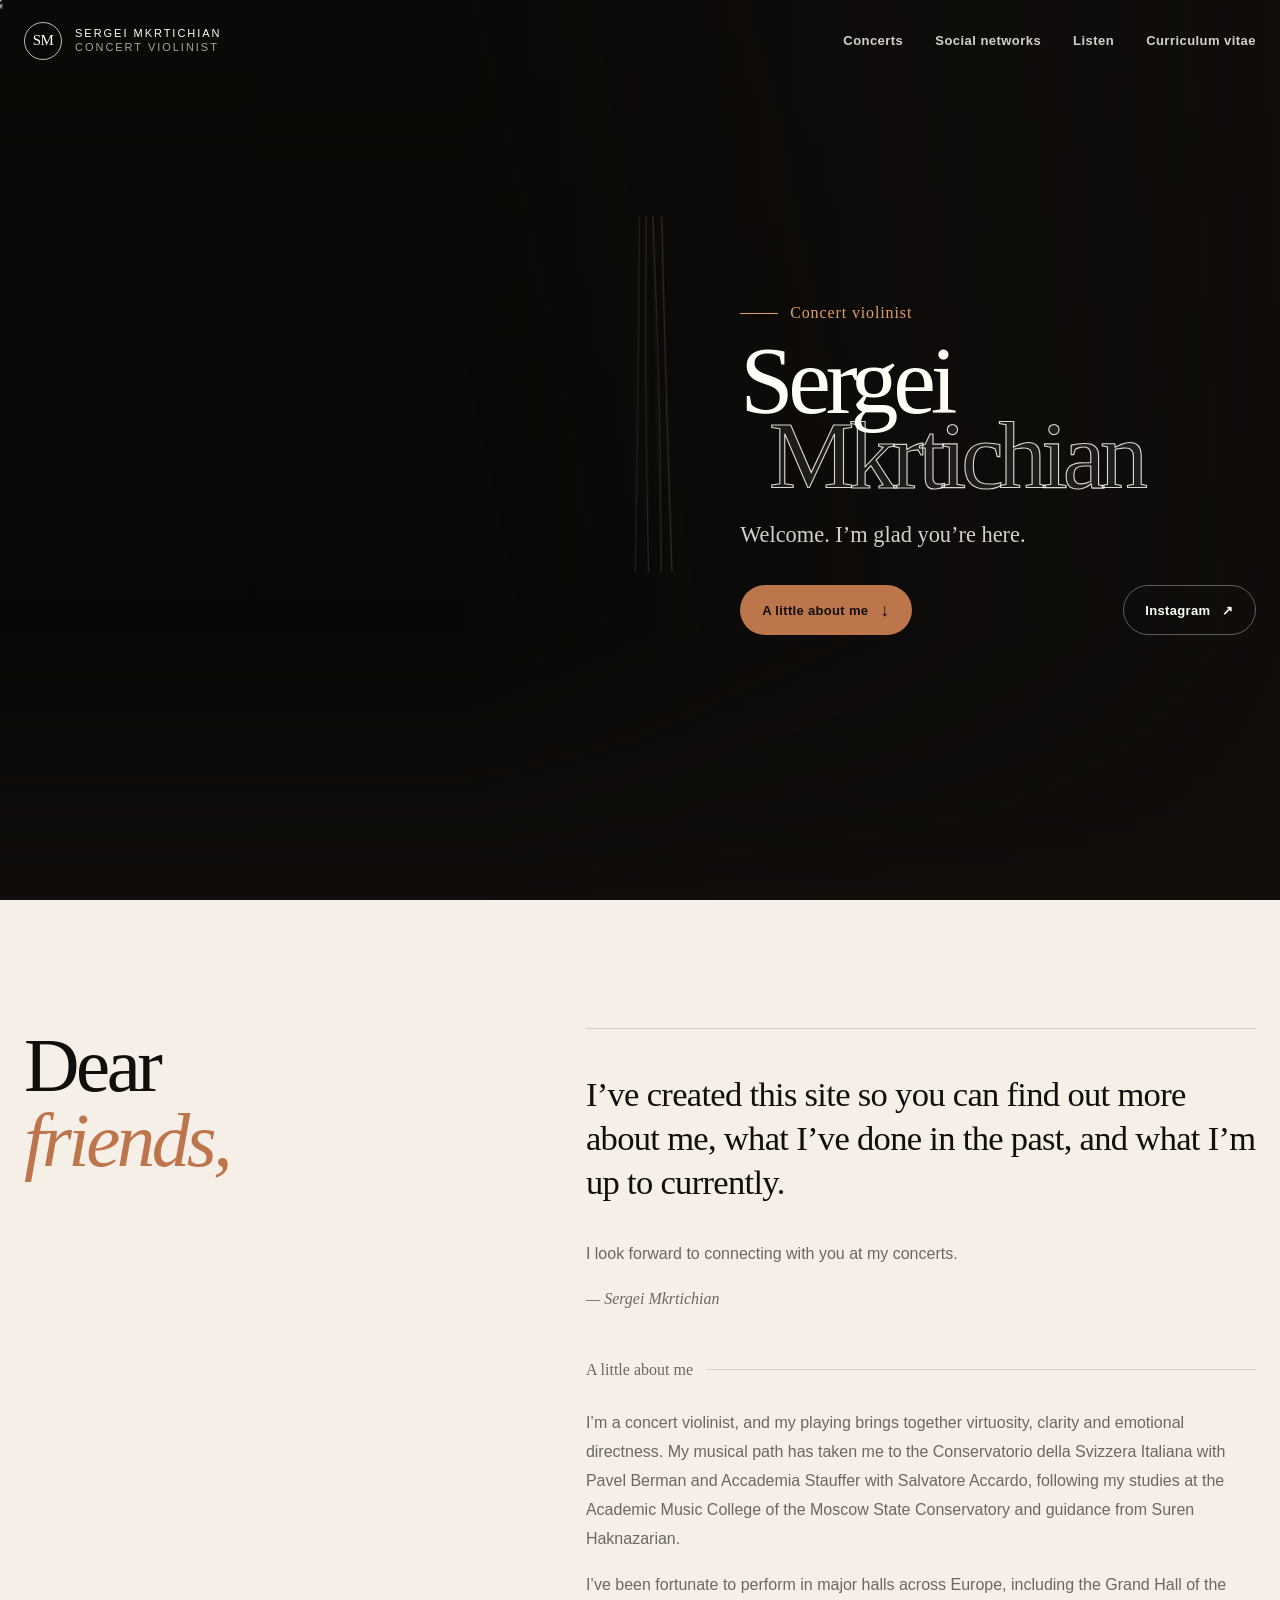
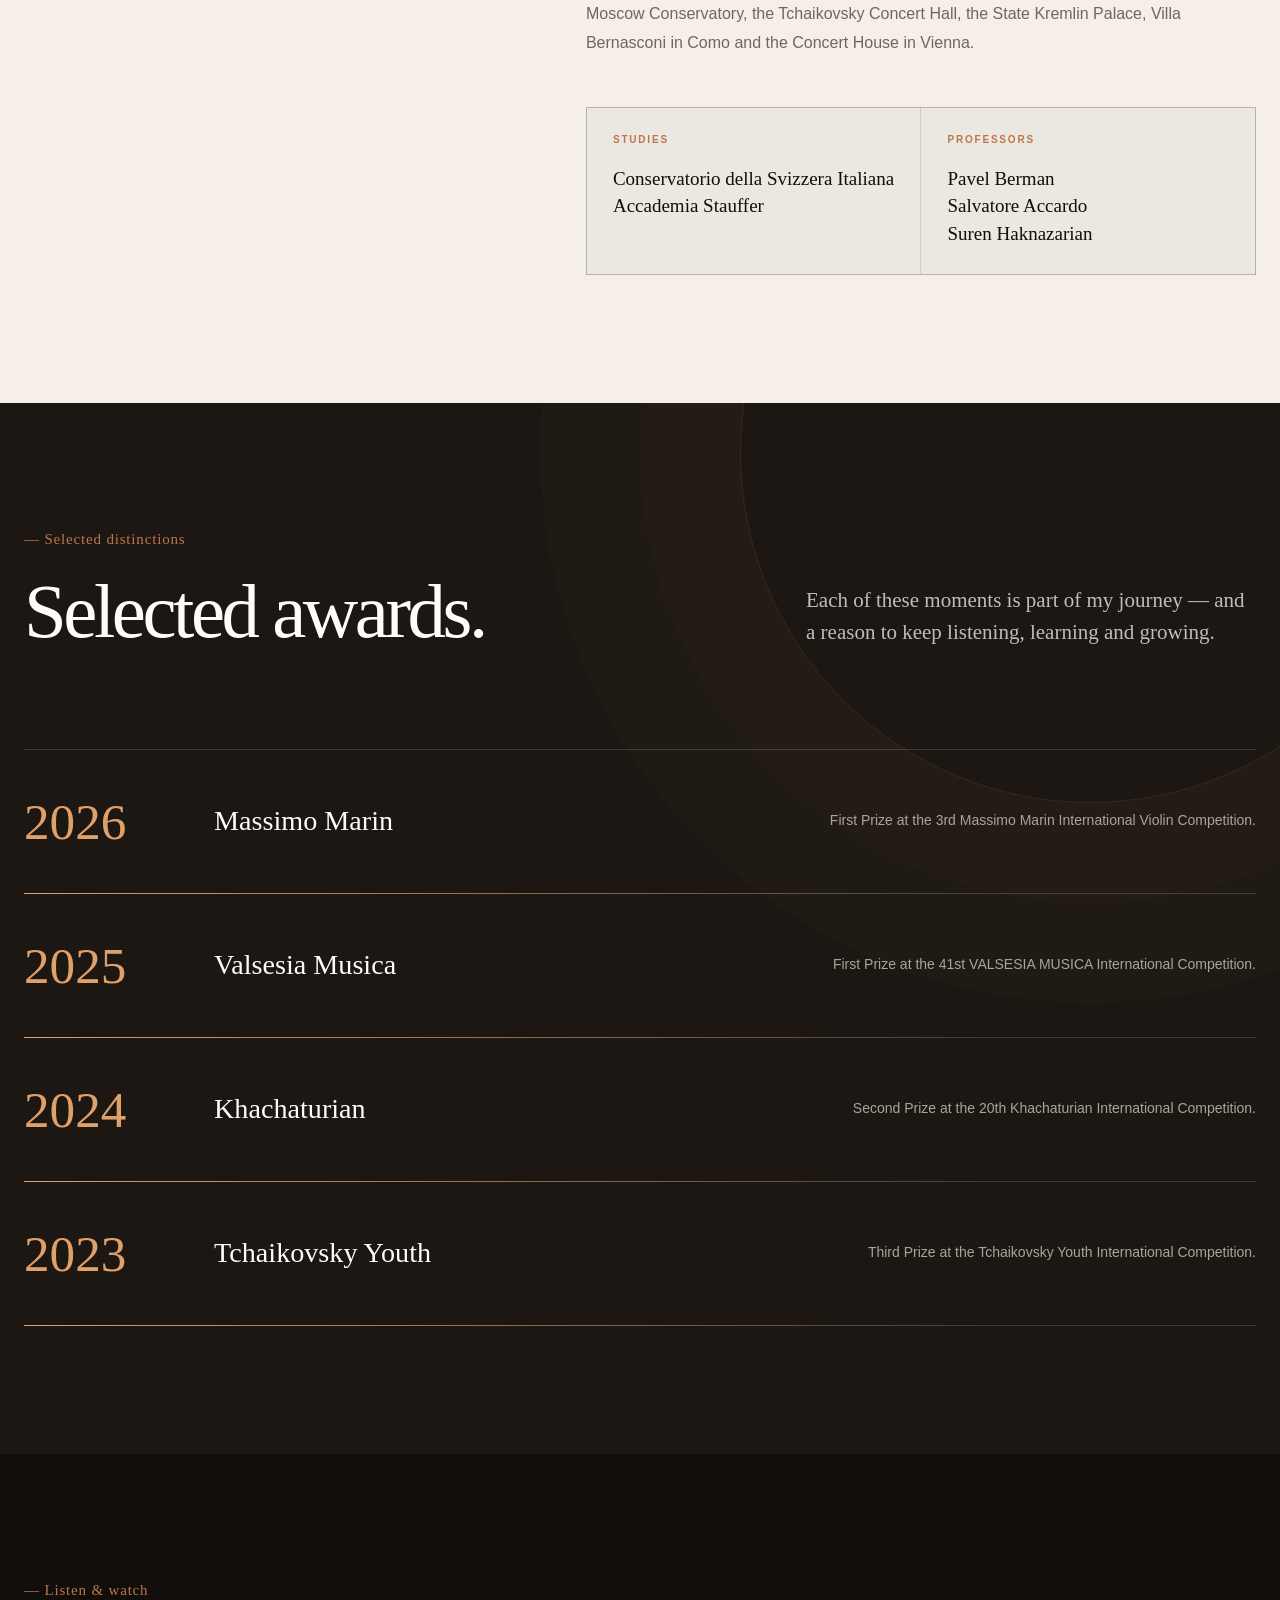
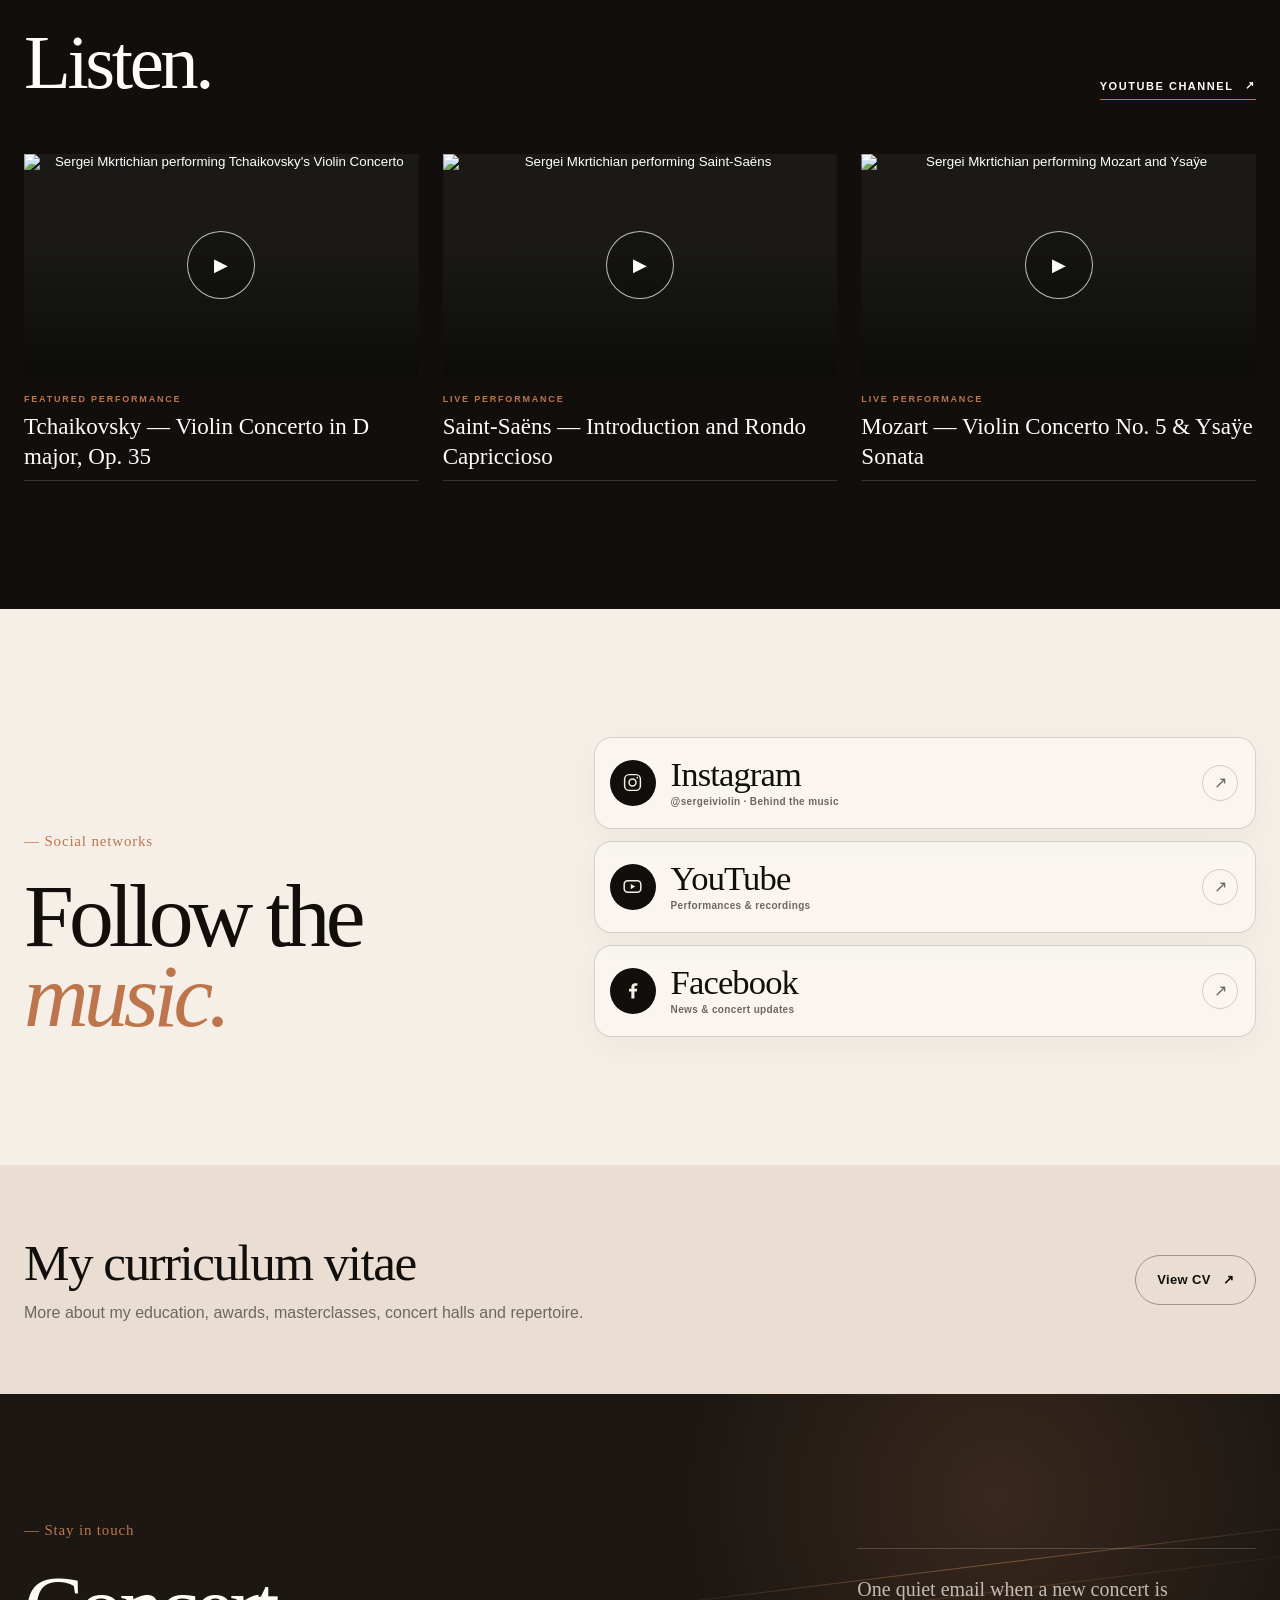
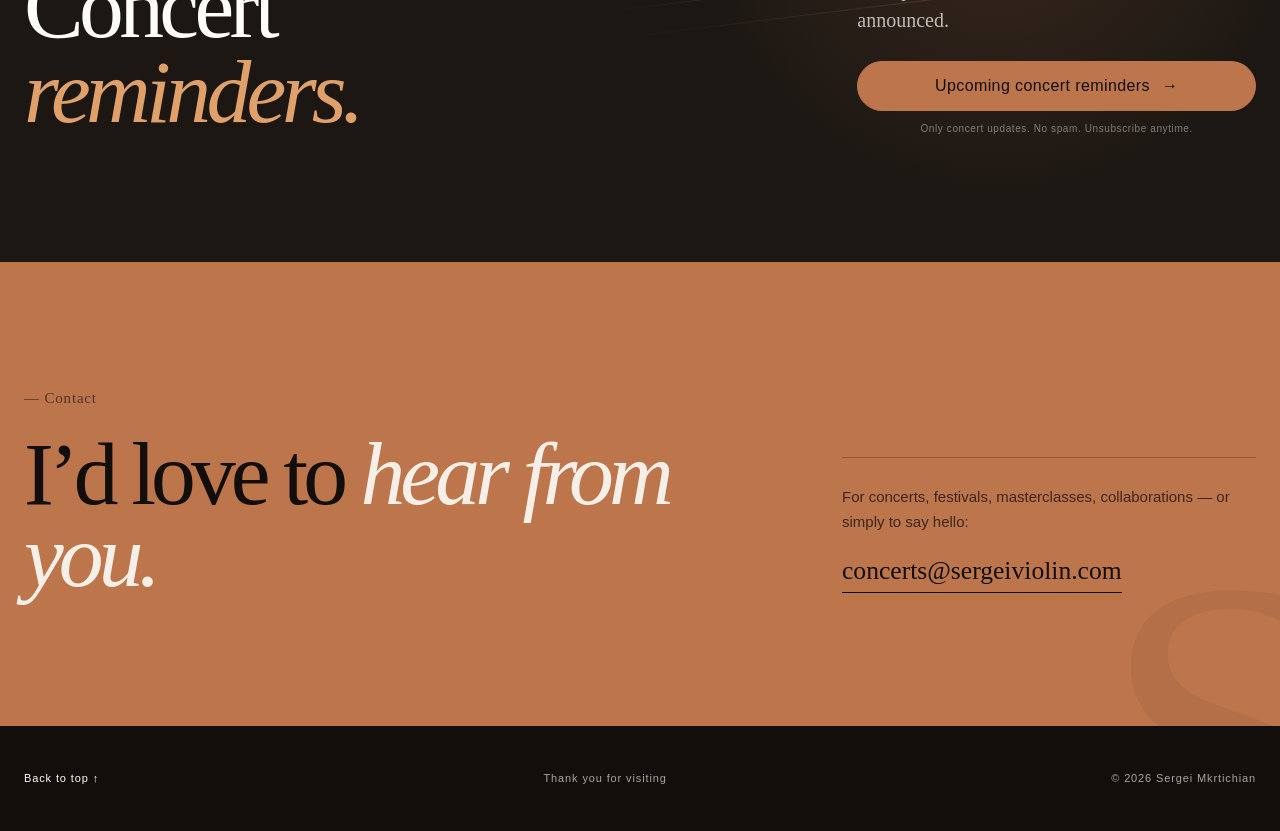
==== commit 58475dfc: "Add files via upload" ====
--- a/index.html
+++ b/index.html
@@ -1954,9 +1954,9 @@
       .site-header.is-scrolled,
       .site-header.is-open {
         border-color: transparent;
-        background: rgba(10, 10, 9, .96);
-        backdrop-filter: blur(16px);
-        -webkit-backdrop-filter: blur(16px);
+        background: transparent;
+        backdrop-filter: none;
+        -webkit-backdrop-filter: none;
       }
 
       .nav-shell {
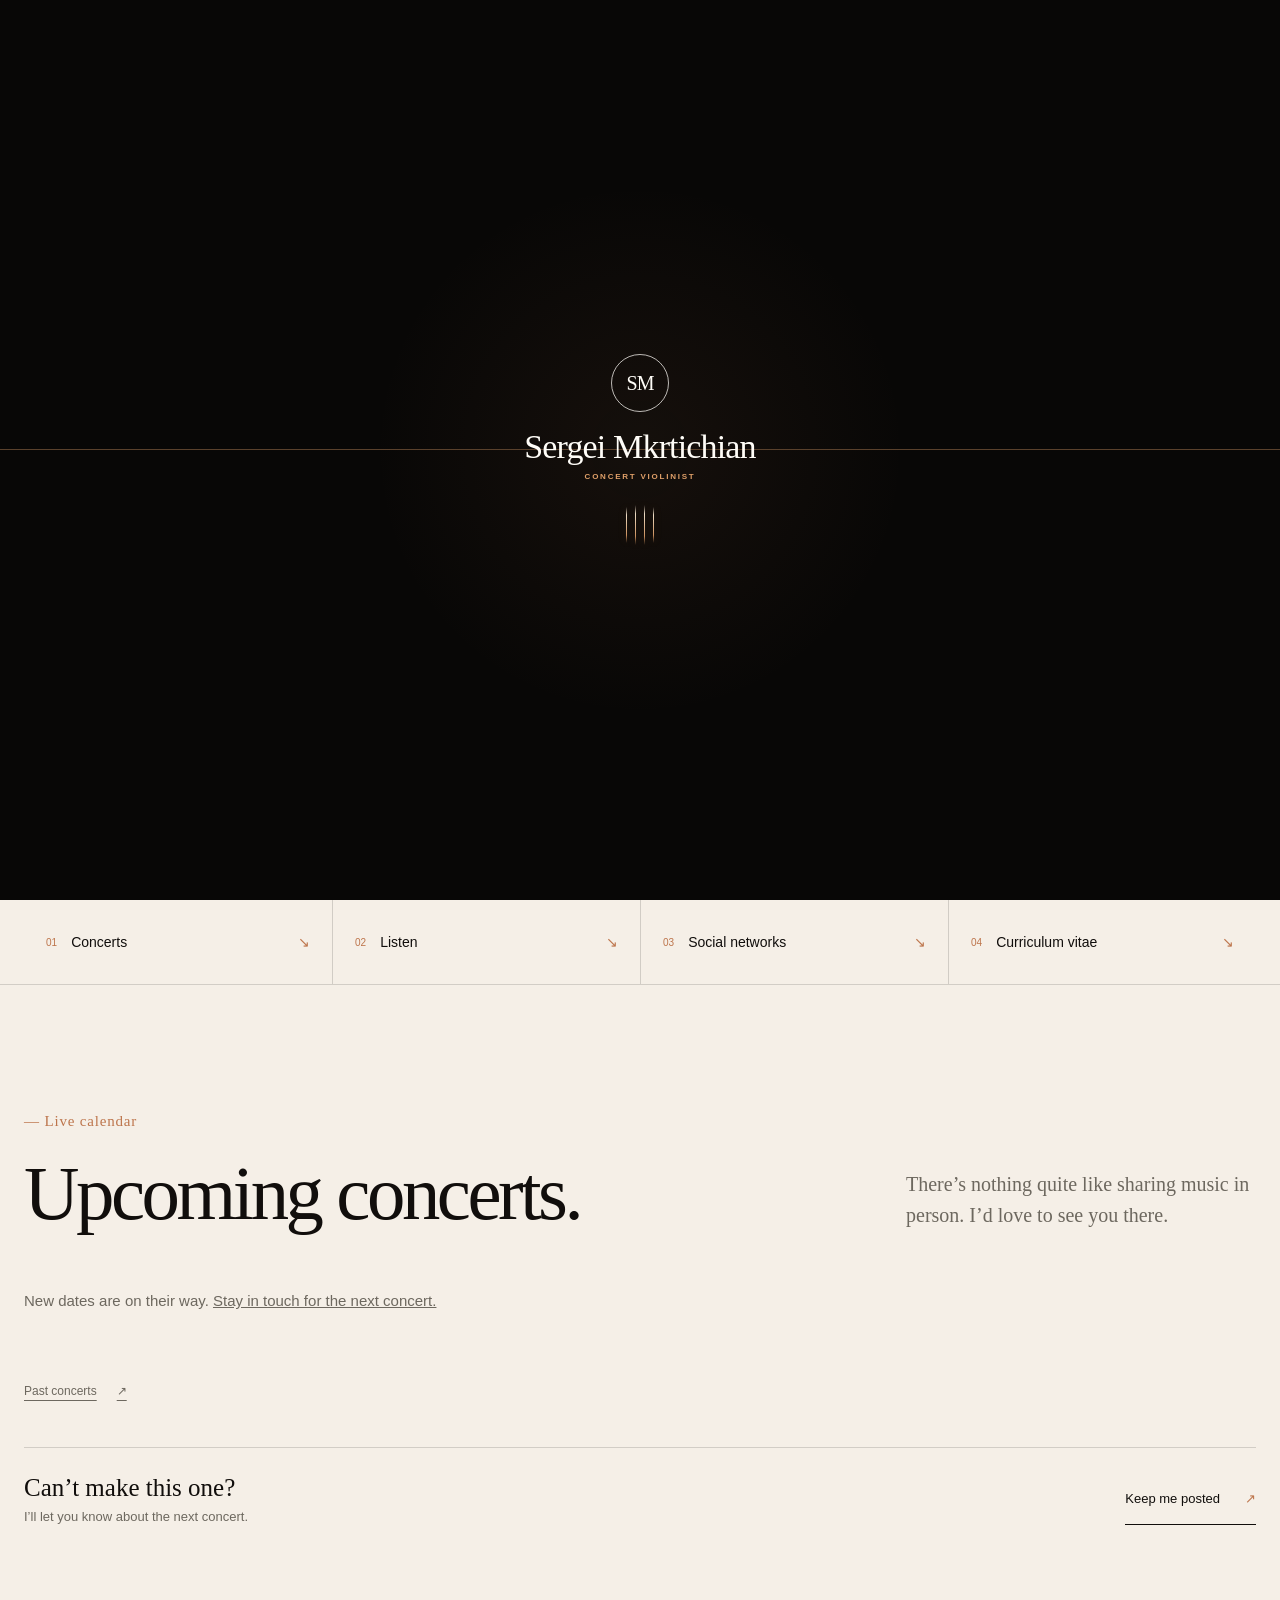
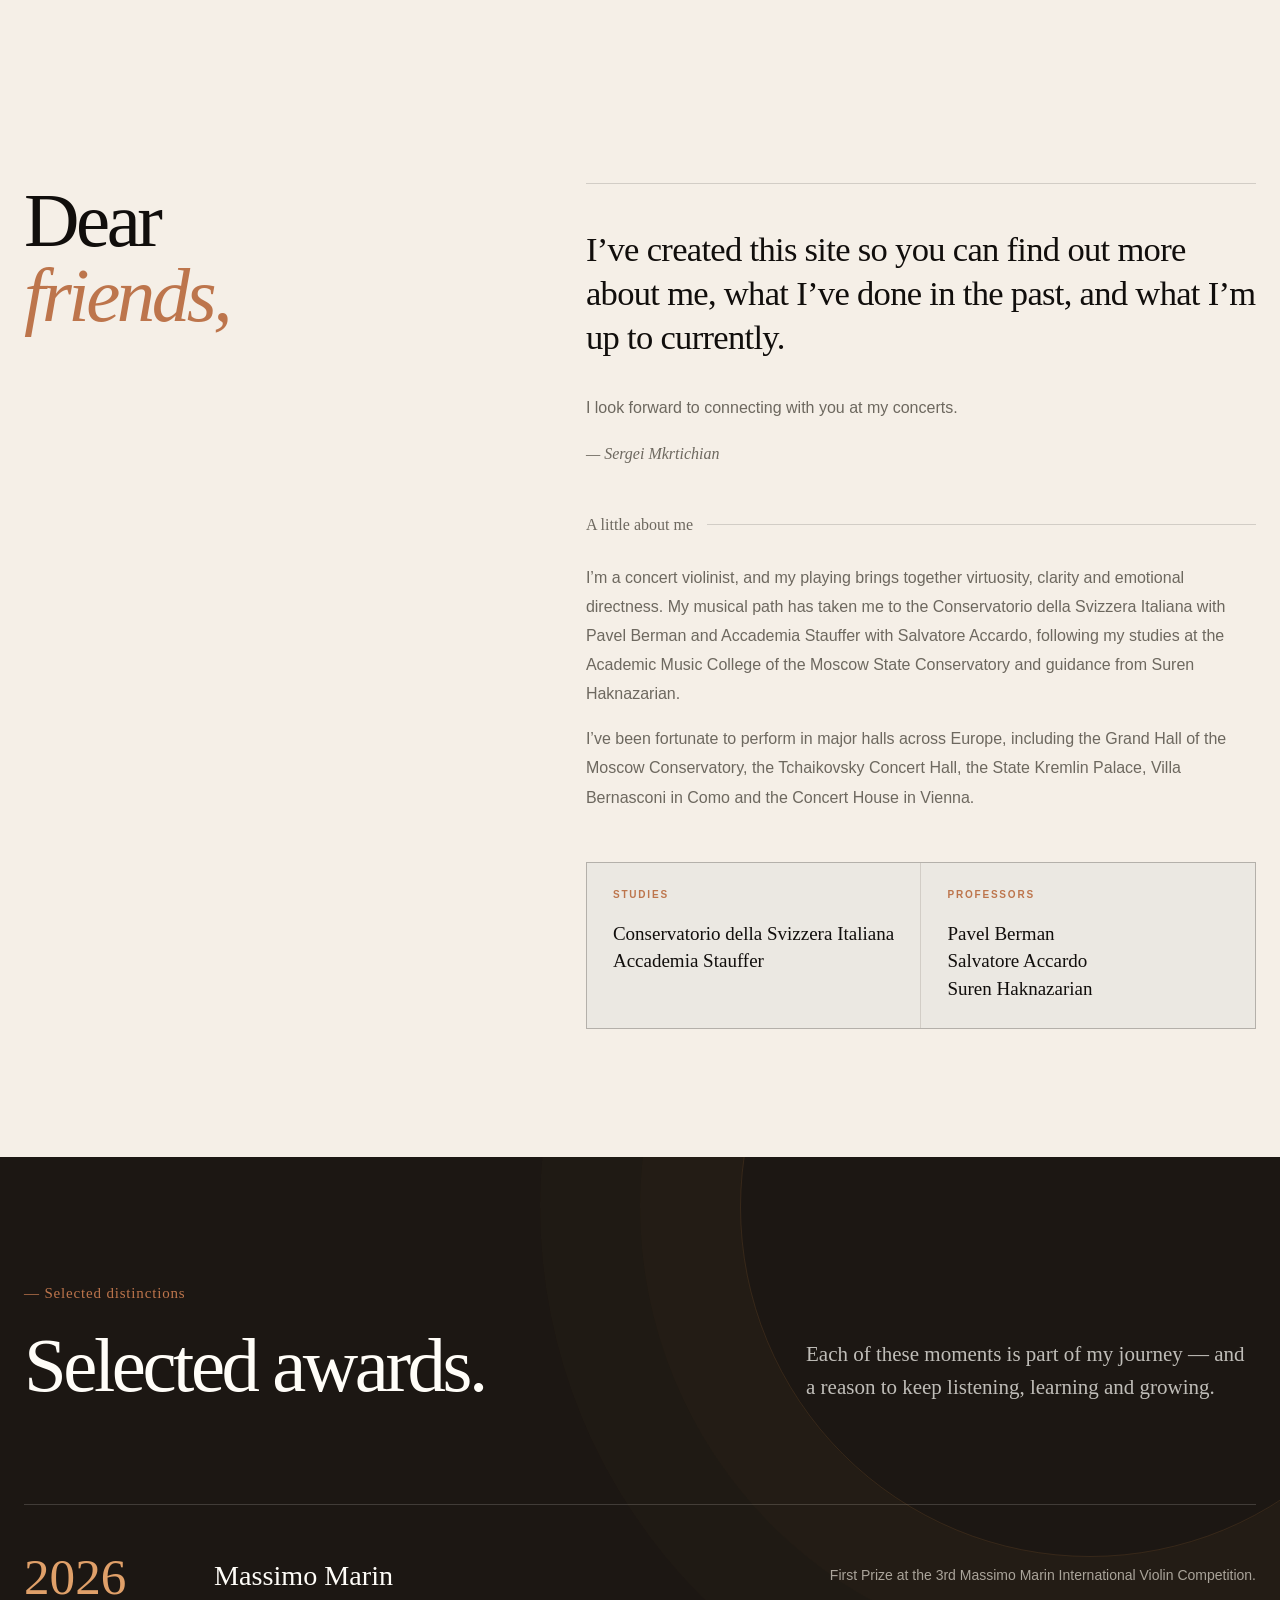
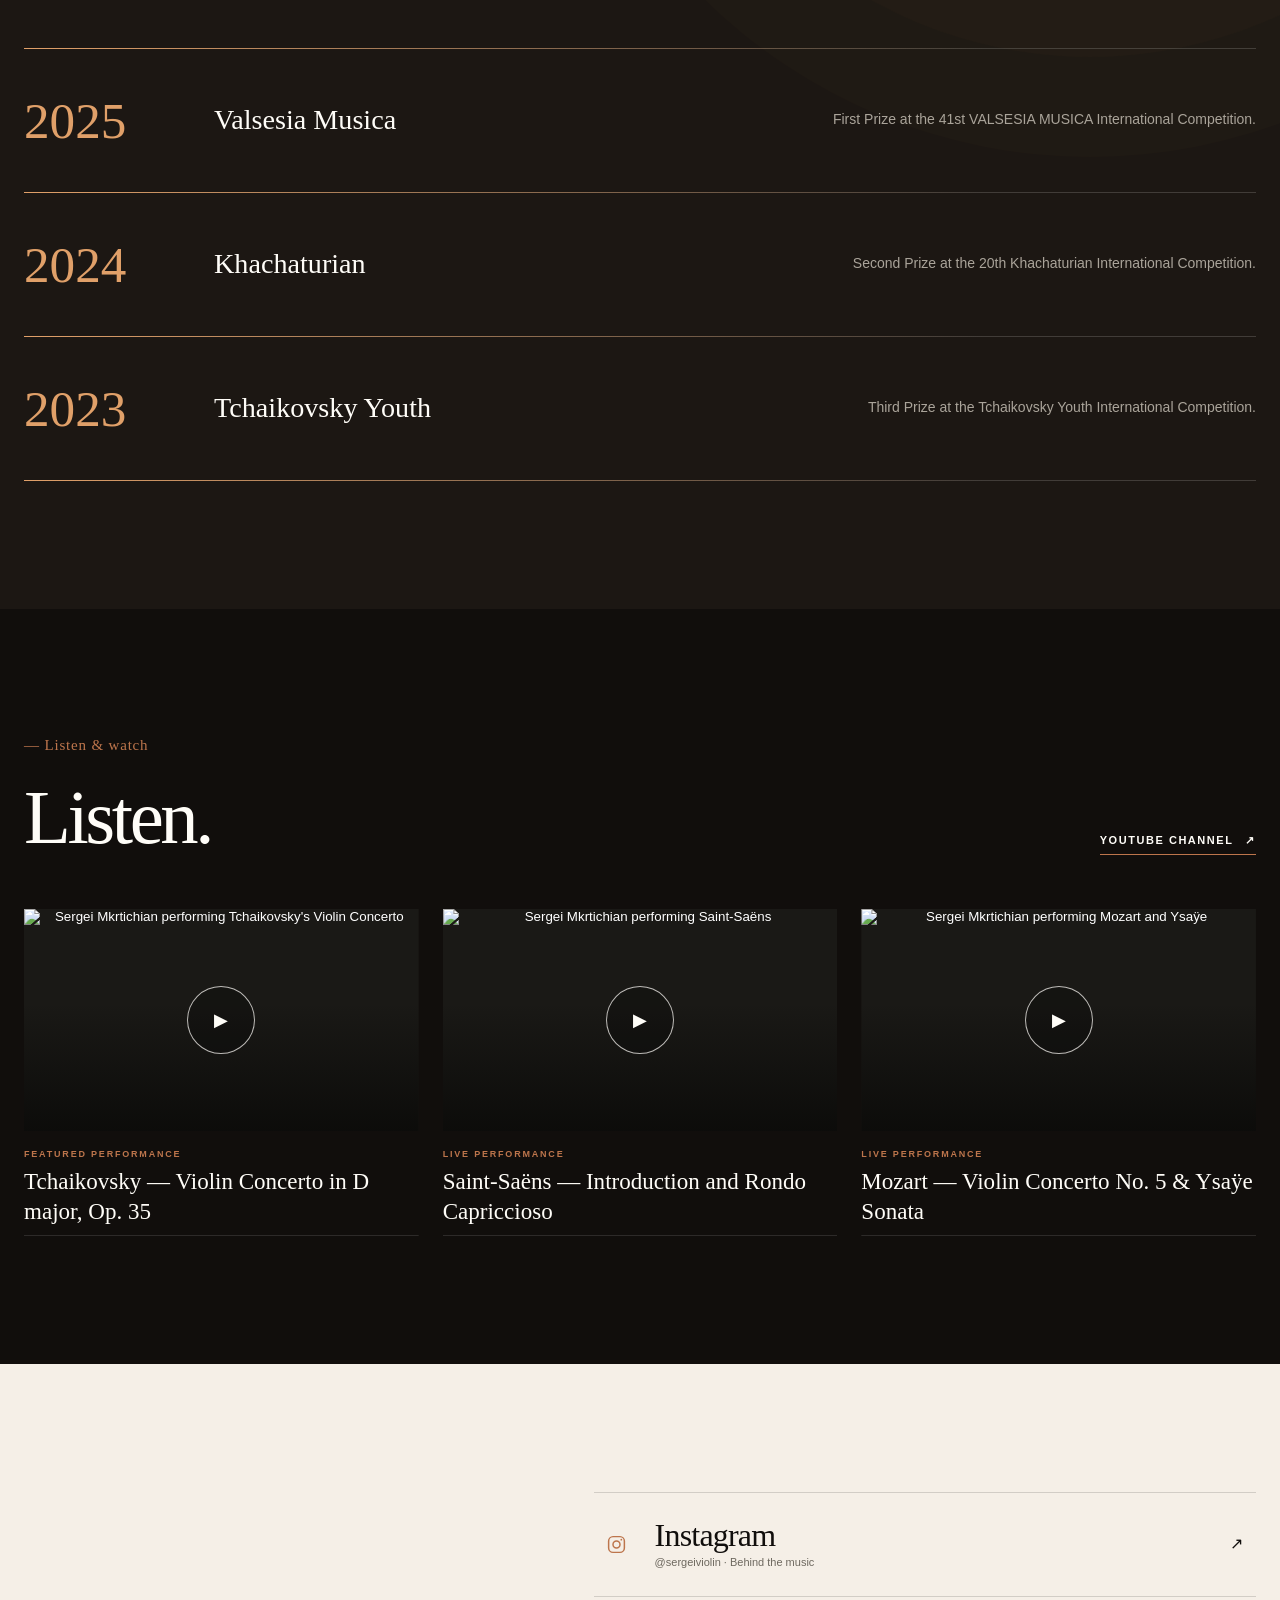
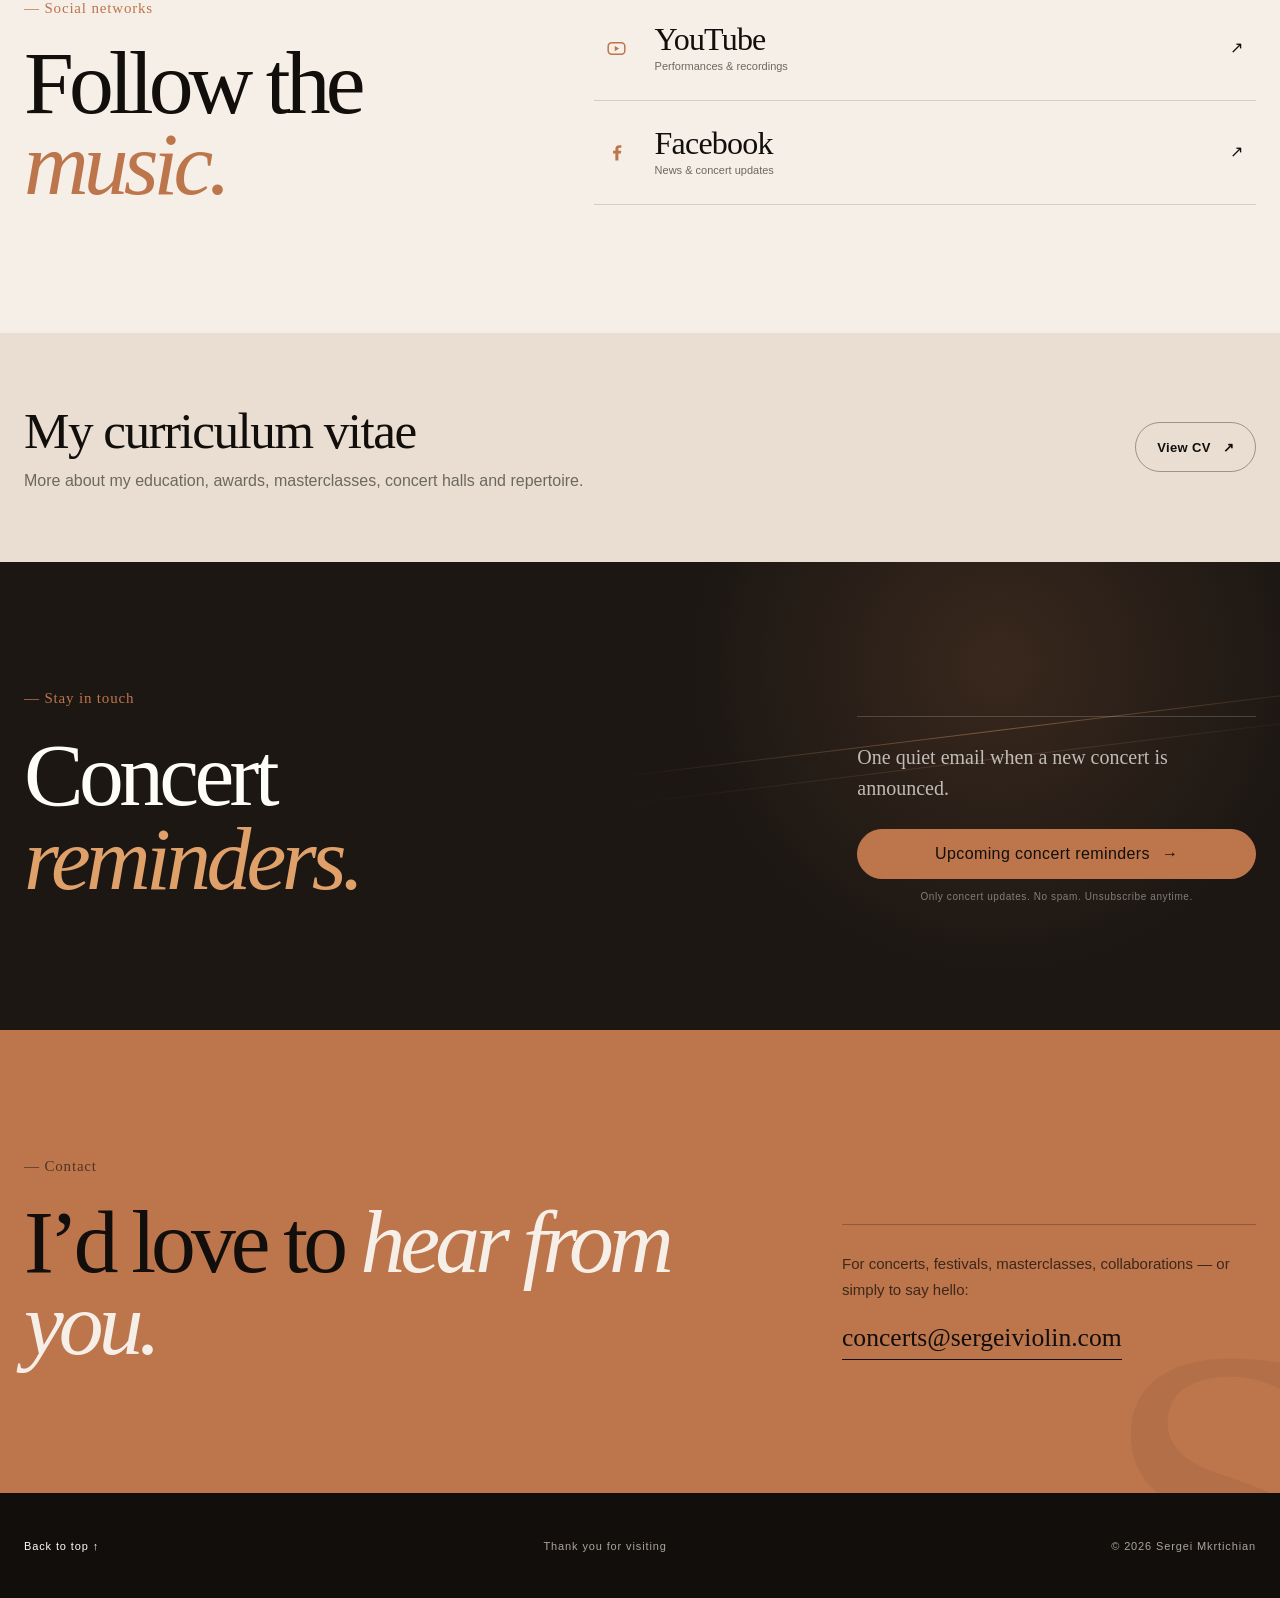
==== commit 2d875161: "Add files via upload" ====
--- a/index.html
+++ b/index.html
@@ -53,6 +53,9 @@
     if (new URLSearchParams(window.location.search).get('motion') === 'system') {
       document.documentElement.classList.remove('force-motion');
     }
+    if (['#concerts', '#letters', '#socials', '#curriculum', '#performances', '#about'].includes(window.location.hash)) {
+      document.documentElement.classList.add('skip-intro');
+    }
     window.setTimeout(() => {
       const root = document.documentElement;
       if (!root.classList.contains('hero-loading')) return;
@@ -62,6 +65,12 @@
   </script>
 
   <style>
+    @view-transition { navigation: auto; }
+    ::view-transition-old(root) { animation: concert-page-out .35s ease both; }
+    ::view-transition-new(root) { animation: concert-page-in .55s ease both; }
+    @keyframes concert-page-out { to { opacity: 0; } }
+    @keyframes concert-page-in { from { opacity: 0; } to { opacity: 1; } }
+    @media (prefers-reduced-motion: reduce) { @view-transition { navigation: none; } }
     :root {
       --ink: #110e0c;
       --ink-soft: #1c1713;
@@ -251,6 +260,9 @@
     .intro-strings span:nth-child(4) { animation-delay: -.81s; }
 
     html.hero-ready .site-intro { visibility: hidden; }
+    html.skip-intro .site-intro { display: none; }
+    html.skip-intro .brand,
+    html.skip-intro .menu-toggle { opacity: 1; transform: none; animation: none !important; }
     html.hero-ready .intro-panel-top { transform: translateY(-102%); }
     html.hero-ready .intro-panel-bottom { transform: translateY(102%); }
     html.hero-ready .intro-lockup { opacity: 0; transform: scale(.94); }
@@ -762,6 +774,19 @@
     }
 
     .concert-list { border-top: 1px solid var(--line-light); }
+
+    .concert-archive-link {
+      display: inline-flex;
+      align-items: center;
+      gap: 20px;
+      min-height: 48px;
+      margin-top: 18px;
+      color: var(--muted-dark);
+      font-size: 12px;
+      text-decoration: underline;
+      text-underline-offset: 5px;
+    }
+    .concert-empty { padding: 25px 0; color: var(--muted-dark); font-size: 15px; }
 
     .concert-card {
       display: grid;
@@ -2691,6 +2716,7 @@
       html:not(.force-motion) .video-card.reveal { clip-path: none; }
     }
   </style>
+  <link rel="stylesheet" href="home-refinements.css?v=20260926-2">
 </head>
 
 <body>
@@ -2794,6 +2820,15 @@
       </div>
     </section>
 
+    <nav class="home-shortcuts" aria-label="Explore the website">
+      <div class="section-shell">
+        <a href="#concerts"><span aria-hidden="true">01</span> Concerts <span aria-hidden="true">↘</span></a>
+        <a href="#performances"><span aria-hidden="true">02</span> Listen <span aria-hidden="true">↘</span></a>
+        <a href="#socials"><span aria-hidden="true">03</span> Social networks <span aria-hidden="true">↘</span></a>
+        <a href="#curriculum"><span aria-hidden="true">04</span> Curriculum vitae <span aria-hidden="true">↘</span></a>
+      </div>
+    </nav>
+
     <section class="section concerts" id="concerts" aria-labelledby="concerts-title" hidden>
       <div class="section-shell">
         <div class="concerts-head">
@@ -2801,10 +2836,17 @@
             <p class="section-kicker">Live calendar</p>
             <h2 class="display-title" id="concerts-title">Upcoming concerts.</h2>
           </div>
-          <p class="concerts-intro reveal">Dates, details and reminders — all in one place.</p>
+          <p class="concerts-intro reveal">There’s nothing quite like sharing music in person. I’d love to see you there.</p>
         </div>
         <p class="concerts-preview-note" id="concertsPreviewNote" hidden>Preview only — add a real date to concerts.json to publish this section.</p>
         <div class="concert-list" id="concertList" aria-live="polite"></div>
+        <p class="concert-empty" id="concertEmpty" hidden>New dates are on their way. <a href="#letters">Stay in touch for the next concert.</a></p>
+        <a class="concert-archive-link" href="concerts-archive.html">Past concerts <span aria-hidden="true">↗</span></a>
+        <div class="concert-invitation">
+          <p>Can’t make this one?<span>I’ll let you know about the next concert.</span></p>
+          <button type="button" data-open-subscribe>Keep me posted <span aria-hidden="true">↗</span></button>
+        </div>
+        <noscript><p><a href="prima-del-mito.html">30 October 2026 · Prima del mito · Lugano · Free entrance →</a></p></noscript>
       </div>
     </section>
 
@@ -3022,7 +3064,7 @@
 
   <div class="subscribe-layer" id="subscribeLayer" hidden>
     <button class="subscribe-backdrop" type="button" data-close-subscribe aria-label="Close subscription form"></button>
-    <section class="subscribe-sheet" id="subscribeSheet" role="dialog" aria-modal="true" aria-labelledby="subscribeTitle">
+    <section class="subscribe-sheet" id="subscribeSheet" role="dialog" aria-modal="true" aria-labelledby="subscribeTitle" tabindex="-1">
       <div class="subscribe-handle" aria-hidden="true"></div>
       <span class="subscribe-string" aria-hidden="true"></span>
       <button class="subscribe-close" type="button" data-close-subscribe aria-label="Close">×</button>
@@ -3032,8 +3074,10 @@
       <p class="subscribe-event" id="subscribeEvent"></p>
 
       <form class="subscribe-form" id="subscribeForm" novalidate>
+        <label class="subscribe-label" for="subscribeName">Your first name<span class="subscribe-required" aria-hidden="true">*</span></label>
+        <input class="subscribe-email" id="subscribeName" name="firstName" type="text" autocomplete="given-name" autocapitalize="words" maxlength="80" placeholder="First name" aria-describedby="subscribeStatus" required>
         <label class="subscribe-label" for="subscribeEmail">Enter your email address to subscribe<span class="subscribe-required" aria-hidden="true">*</span></label>
-        <input class="subscribe-email" id="subscribeEmail" name="email" type="email" inputmode="email" autocomplete="email" maxlength="254" placeholder="Email address" required>
+        <input class="subscribe-email" id="subscribeEmail" name="email" type="email" inputmode="email" autocomplete="email" maxlength="254" placeholder="Email address" aria-describedby="subscribeStatus" required>
         <small class="subscribe-helper">Provide your email address to subscribe. For e.g abc@xyz.com</small>
 
         <div class="subscribe-trap" aria-hidden="true">
@@ -3063,6 +3107,7 @@
     </section>
   </div>
 
+  <script src="concert-data.js"></script>
   <script>
     const header = document.getElementById('siteHeader');
     const toggle = document.querySelector('.menu-toggle');
@@ -3442,6 +3487,7 @@
     const subscribeIntro = document.getElementById('subscribeIntro');
     const subscribeEvent = document.getElementById('subscribeEvent');
     const subscribeForm = document.getElementById('subscribeForm');
+    const subscribeName = document.getElementById('subscribeName');
     const subscribeEmail = document.getElementById('subscribeEmail');
     const subscribeWebsite = document.getElementById('subscribeWebsite');
     const subscribeConsent = document.getElementById('subscribeConsent');
@@ -3458,6 +3504,10 @@
       'https://sergei-concert-subscribe.blacksirius481.workers.dev'
     ]);
     let lastSubscribeTrigger = null;
+    let subscriptionRequestId = 0;
+    let subscriptionAbortController = null;
+    let subscriptionCloseTimer = null;
+    const subscriptionBackground = [...document.querySelectorAll('body > header, body > main, body > footer')];
 
     const parseConcertDate = value => {
       const match = /^(\d{4})-(\d{2})-(\d{2})$/.exec(String(value || ''));
@@ -3487,6 +3537,9 @@
         : 'Next concert';
       nextConcertPlace.textContent = place;
       nextConcertTitle.textContent = title;
+      if (concert.kind === 'hosted' && concert.pageUrl) {
+        nextConcertTeaser.href = ConcertData.detailUrl(concert, window.location.href);
+      }
       nextConcertTeaser.setAttribute('aria-label', `Next concert: ${title}, ${place}, ${dateLabel}`);
       nextConcertTeaser.hidden = false;
     };
@@ -3506,9 +3559,12 @@
 
     const closeSubscriptionSheet = () => {
       if (subscribeLayer.hidden) return;
+      subscriptionRequestId += 1;
+      subscriptionAbortController?.abort();
       subscribeLayer.classList.remove('is-open');
       document.body.classList.remove('subscribe-open');
-      window.setTimeout(() => {
+      subscriptionBackground.forEach(element => { element.inert = false; });
+      subscriptionCloseTimer = window.setTimeout(() => {
         subscribeLayer.hidden = true;
         subscribeForm.hidden = false;
         subscribeSuccess.hidden = true;
@@ -3517,9 +3573,14 @@
     };
 
     const openSubscriptionSheet = (mode, concert, trigger) => {
+      window.clearTimeout(subscriptionCloseTimer);
+      subscriptionRequestId += 1;
+      subscriptionAbortController?.abort();
       lastSubscribeTrigger = trigger || document.activeElement;
       subscribeSheet.classList.remove('is-sent');
       subscribeStatus.textContent = '';
+      subscribeName.value = '';
+      [subscribeName, subscribeEmail, subscribeConsent].forEach(input => input.removeAttribute('aria-invalid'));
       subscribeEmail.value = '';
       subscribeWebsite.value = '';
       subscribeConsent.checked = false;
@@ -3536,9 +3597,10 @@
 
       subscribeLayer.hidden = false;
       document.body.classList.add('subscribe-open');
+      subscriptionBackground.forEach(element => { element.inert = true; });
       window.requestAnimationFrame(() => {
         subscribeLayer.classList.add('is-open');
-        subscribeEmail.focus({ preventScroll: true });
+        subscribeSheet.focus({ preventScroll: true });
       });
     };
 
@@ -3564,20 +3626,42 @@
 
     document.addEventListener('keydown', event => {
       if (event.key === 'Escape' && !subscribeLayer.hidden) closeSubscriptionSheet();
+      if (event.key !== 'Tab' || subscribeLayer.hidden) return;
+      const focusable = [...subscribeSheet.querySelectorAll('button, input, a[href]')]
+        .filter(element => !element.disabled && element.tabIndex >= 0 && element.getClientRects().length);
+      const first = focusable[0];
+      const last = focusable[focusable.length - 1];
+      if (event.shiftKey && (document.activeElement === first || document.activeElement === subscribeSheet)) {
+        event.preventDefault(); last?.focus();
+      } else if (!event.shiftKey && document.activeElement === last) {
+        event.preventDefault(); first?.focus();
+      }
     });
 
     subscribeForm.addEventListener('submit', async event => {
       event.preventDefault();
+      if (subscribeSubmit.disabled) return;
+      const subscriberName = subscribeName.value.trim().replace(/ +/g, ' ');
       const subscriberEmail = subscribeEmail.value.trim();
+      [subscribeName, subscribeEmail, subscribeConsent].forEach(input => input.removeAttribute('aria-invalid'));
+
+      if (!subscriberName || subscriberName.length > 80 || /[\u0000-\u001f\u007f<>]/.test(subscriberName)) {
+        subscribeStatus.textContent = 'Please enter your first name (up to 80 characters).';
+        subscribeName.setAttribute('aria-invalid', 'true');
+        subscribeName.focus();
+        return;
+      }
 
       if (subscriberEmail.length > 254 || !subscribeEmail.checkValidity()) {
         subscribeStatus.textContent = 'Please enter a valid email address.';
+        subscribeEmail.setAttribute('aria-invalid', 'true');
         subscribeEmail.focus();
         return;
       }
 
       if (!subscribeConsent.checked) {
         subscribeStatus.textContent = 'Please confirm that you’d like to receive concert updates.';
+        subscribeConsent.setAttribute('aria-invalid', 'true');
         subscribeConsent.focus();
         return;
       }
@@ -3588,6 +3672,10 @@
         subscribeSubmit.textContent = 'Joining…';
         subscribeForm.setAttribute('aria-busy', 'true');
         subscribeStatus.textContent = '';
+        const requestId = ++subscriptionRequestId;
+        const controller = new AbortController();
+        subscriptionAbortController = controller;
+        const timeout = window.setTimeout(() => controller.abort(), 15000);
 
         try {
           const response = await fetch(subscriptionEndpoint, {
@@ -3595,20 +3683,33 @@
             headers: { 'Content-Type': 'application/json' },
             credentials: 'omit',
             referrerPolicy: 'no-referrer',
+            signal: controller.signal,
             body: JSON.stringify({
+              firstName: subscriberName,
               email: subscriberEmail,
               website: subscribeWebsite.value
             })
           });
           const result = await response.json().catch(() => ({}));
+          if (requestId !== subscriptionRequestId) return;
+          if (response.status === 429) {
+            subscribeStatus.textContent = 'Please wait a few minutes before trying again. If you just subscribed, check your inbox and spam folder.';
+            return;
+          }
           if (!response.ok || !result.ok) throw new Error(result.message || 'Subscription failed');
           showSubscriptionSuccess(false);
-        } catch {
-          subscribeStatus.textContent = 'Something went wrong. Please try again in a moment.';
+        } catch (error) {
+          if (requestId !== subscriptionRequestId) return;
+          subscribeStatus.textContent = error.name === 'AbortError'
+            ? 'The connection took too long. Please try again.'
+            : 'Something went wrong. Please try again in a moment.';
         } finally {
-          subscribeSubmit.disabled = false;
-          subscribeSubmit.textContent = 'SUBSCRIBE';
-          subscribeForm.removeAttribute('aria-busy');
+          window.clearTimeout(timeout);
+          if (requestId === subscriptionRequestId) {
+            subscribeSubmit.disabled = false;
+            subscribeSubmit.textContent = 'SUBSCRIBE';
+            subscribeForm.removeAttribute('aria-busy');
+          }
         }
         return;
       }
@@ -3626,6 +3727,7 @@
       const body = [
         'Hello,',
         '',
+        `Subscriber name: ${subscriberName}`,
         `Subscriber email: ${subscriberEmail}`,
         'Subscription: Future concert updates',
         '',
@@ -3790,9 +3892,7 @@
       }
 
       const externalActionUrl = concert.registrationUrl || concert.externalUrl || concert.actionUrl;
-      const internalActionUrl = concert.id
-        ? `concert.html?id=${encodeURIComponent(String(concert.id))}${concert._preview ? '&preview=1' : ''}`
-        : '';
+      const internalActionUrl = ConcertData.detailUrl(concert, window.location.href);
       const actionUrl = concertKind === 'hosted' ? internalActionUrl : externalActionUrl;
 
       if (actionUrl && !statusLabels[status]) {
@@ -3823,16 +3923,44 @@
       actions.append(action);
 
       if (!statusLabels[status] && concert.date && concert.time) {
-        const calendar = document.createElement('button');
+        const calendarUrl = ConcertData.calendarUrl(concert, window.location.href);
+        const calendar = document.createElement(calendarUrl ? 'a' : 'button');
         calendar.className = 'concert-calendar';
-        calendar.type = 'button';
         calendar.textContent = 'Add to calendar +';
         calendar.setAttribute('aria-label', `Add ${concert.title || 'this concert'} to your calendar`);
-        calendar.addEventListener('click', () => downloadCalendarInvite(concert));
+        if (calendarUrl) {
+          calendar.href = calendarUrl;
+          calendar.download = '';
+        } else {
+          calendar.type = 'button';
+          calendar.addEventListener('click', () => downloadCalendarInvite(concert));
+        }
         actions.append(calendar);
       }
 
-      article.append(dateBlock, info, actions);
+      if (concertKind === 'hosted' && concert.image && !statusLabels[status]) {
+        try {
+          const imageUrl = new URL(String(concert.image), window.location.href);
+          if (imageUrl.origin !== window.location.origin || !/\.(webp|png|jpe?g)$/i.test(imageUrl.pathname)) throw new Error('Unsupported concert image');
+          const artworkLink = document.createElement('a');
+          artworkLink.className = 'concert-artwork';
+          artworkLink.href = internalActionUrl;
+          artworkLink.setAttribute('aria-label', `Discover ${concert.title || 'the concert'}`);
+          const image = document.createElement('img');
+          image.src = imageUrl.href;
+          image.alt = String(concert.imageAlt || '');
+          image.width = 1634;
+          image.height = 962;
+          image.loading = 'lazy';
+          image.decoding = 'async';
+          artworkLink.append(image);
+          const content = document.createElement('div');
+          content.className = 'concert-card-content';
+          content.append(dateBlock, info, actions);
+          article.classList.add('concert-card-featured');
+          article.append(artworkLink, content);
+        } catch { article.append(dateBlock, info, actions); }
+      } else article.append(dateBlock, info, actions);
       return article;
     };
 
@@ -3845,35 +3973,36 @@
         if (data && typeof data.mailing === 'object') {
           mailingConfig = { ...mailingConfig, ...data.mailing };
         }
-        const today = new Date();
-        today.setHours(0, 0, 0, 0);
         const previewMode = new URLSearchParams(window.location.search).get('concerts') === 'preview';
         const sourceConcerts = previewMode && data._example
           ? [{ ...data._example, published: true, status: 'preview', _preview: true }]
           : data.concerts;
-        const concerts = Array.isArray(sourceConcerts)
-          ? sourceConcerts
-              .filter(concert => concert && concert.published !== false && concert.status !== 'hidden')
-              .map(concert => ({ concert, date: parseConcertDate(concert.date) }))
-              .filter(item => item.date && (previewMode || item.date >= today))
-              .sort((a, b) => a.date - b.date)
-              .map(item => item.concert)
-          : [];
-
-        if (!concerts.length) return;
+        const concerts = previewMode
+          ? (Array.isArray(sourceConcerts) ? sourceConcerts.filter(concert => ConcertData.validDate(concert.date)) : [])
+          : ConcertData.split(sourceConcerts).upcoming;
         const fragment = document.createDocumentFragment();
         concerts.forEach(concert => fragment.append(createConcertCard(concert)));
         concertList.append(fragment);
-        renderNextConcert(concerts[0]);
+        document.getElementById('concertEmpty').hidden = concerts.length > 0;
+        const nextPlayable = concerts.find(concert => !['cancelled', 'postponed'].includes(concert.status));
+        if (nextPlayable) renderNextConcert(nextPlayable);
         concertsSection.hidden = false;
         concertsPreviewNote.hidden = !previewMode;
-        document.documentElement.classList.add('has-concerts');
+        document.documentElement.classList.toggle('has-concerts', Boolean(nextPlayable));
       })
       .catch(() => {
         concertsSection.hidden = true;
       })
       .finally(() => {
         document.documentElement.classList.remove('concerts-loading');
+        // Settle incoming concert-page links after asynchronous concert layout.
+        // The calendar starts hidden; its insertion also shifts the newsletter.
+        if (['#concerts', '#letters'].includes(window.location.hash)) {
+          const destination = document.getElementById(window.location.hash.slice(1));
+          if (destination && !destination.hidden) {
+            window.requestAnimationFrame(() => destination.scrollIntoView({ behavior: 'instant', block: 'start' }));
+          }
+        }
         if (new URLSearchParams(window.location.search).get('subscription') !== 'confirmed') return;
         window.setTimeout(() => {
           openSubscriptionSheet('letters', null, document.querySelector('[data-open-subscribe]'));
--- a/home-refinements.css
+++ b/home-refinements.css
@@ -0,0 +1,102 @@
+/* A quieter, mobile-first front page. The portrait and personal copy stay intact. */
+.home-shortcuts { background: var(--paper); color: var(--ink); border-bottom: 1px solid var(--line-light); }
+.home-shortcuts .section-shell { display: grid; grid-template-columns: repeat(4, minmax(0, 1fr)); }
+.home-shortcuts a { min-height: 84px; display: flex; align-items: center; gap: 14px; padding: 16px 22px; text-decoration: none; font-size: 14px; transition: background .2s; }
+.home-shortcuts a + a { border-left: 1px solid var(--line-light); }
+.home-shortcuts a > span:first-child { font-size: 10px; color: var(--amber); }
+.home-shortcuts a > span:last-child { margin-left: auto; color: var(--amber); }
+.home-shortcuts a:hover { background: var(--paper-deep); }
+.concerts { background: var(--paper); }
+.concerts::before, .concerts::after { display: none; }
+.concerts-head { margin-bottom: 36px; }
+.concerts-intro { max-width: 350px; }
+.concert-list { border-top: 0; }
+.concert-card-featured { grid-template-columns: minmax(0, 1fr) minmax(0, 1fr); gap: 0; padding: 0; overflow: hidden; border: 1px solid var(--line-light); border-radius: 20px; background: var(--white); }
+.concert-artwork { display: block; position: relative; min-height: 100%; overflow: hidden; background: #352115; }
+.concert-artwork img { display: block; width: 100%; height: 100%; object-fit: cover; object-position: 49% center; transition: transform 1s cubic-bezier(.2,.7,.2,1); }
+.concert-artwork:hover img { transform: scale(1.035); }
+.concert-card-featured > .concert-card-content { grid-column: auto; width: auto; margin: 0; padding: clamp(26px, 3.5vw, 48px); display: grid; gap: 25px; }
+.concert-card-featured .concert-date { display: flex; align-items: baseline; gap: 8px; width: auto; }
+.concert-card-featured .concert-day { font-size: 42px; }
+.concert-card-featured .concert-place { color: #8b5435; letter-spacing: .1em; line-height: 1.5; }
+.concert-card-featured .concert-title { font-size: clamp(30px, 3vw, 42px); line-height: 1.07; text-wrap: balance; }
+.concert-card-featured .concert-meta { color: var(--ink); font-size: 13px; margin: 14px 0 10px; }
+.concert-card-featured .concert-actions { display: flex; flex-wrap: wrap; align-items: center; gap: 8px 22px; min-width: 0; }
+.concert-card-featured .concert-action { width: auto; min-height: 50px; padding-inline: 24px; font-size: 13px; }
+.concert-card-featured .concert-calendar { margin: 0; }
+.concert-archive-link { margin: 18px 0 8px; }
+.concert-invitation { display: flex; gap: 20px; justify-content: space-between; align-items: center; margin-top: 24px; padding-top: 26px; border-top: 1px solid var(--line-light); }
+.concert-invitation p { margin: 0; font-family: var(--serif); font-size: 25px; }
+.concert-invitation p span { display: block; margin-top: 5px; color: var(--muted-dark); font-family: var(--sans); font-size: 13px; line-height: 1.5; }
+.concert-invitation button { display: flex; justify-content: space-between; align-items: center; gap: 25px; min-height: 48px; padding: 0 0 3px; border: 0; border-bottom: 1px solid var(--ink); background: none; color: var(--ink); font: inherit; font-size: 13px; cursor: pointer; }
+.concert-invitation button span { color: var(--amber); }
+.socials { scroll-margin-top: 12px; }
+.social-network-list { gap: 0; border-top: 1px solid var(--line-light); }
+.social-network-list a { min-height: 104px; border: 0; border-bottom: 1px solid var(--line-light); border-radius: 0; padding: 20px 0; box-shadow: none; background: none; }
+.social-network-list a:hover { background: none; box-shadow: none; transform: none; }
+.social-network-icon { border: 0; background: none; color: var(--amber); }
+.social-network-name { font-size: 32px; }
+.social-network-note { font-size: 11px; font-weight: 400; letter-spacing: 0; }
+.social-network-arrow { border: 0; background: none; color: var(--ink); }
+.social-network-list a:hover .social-network-icon { background: none; color: var(--amber); transform: none; }
+.social-network-list a:hover .social-network-arrow { background: none; color: var(--amber); }
+.reveal.is-visible { transform: none; }
+.subscribe-sheet { outline: none; }
+.subscribe-label { font-size: 11px; letter-spacing: .045em; line-height: 1.5; }
+.subscribe-email { min-height: 52px; border-radius: 10px; }
+.subscribe-email[aria-invalid="true"] { border-color: #a44028; }
+.subscribe-helper { font-size: 11px; }
+.subscribe-choice small { font-size: 11px; }
+.subscribe-status { font-size: 12px; line-height: 1.5; text-align: left; }
+.subscribe-status:empty { display: none; }
+.subscribe-choice { margin-bottom: 4px; }
+@media (max-width: 900px) {
+  .home-shortcuts a { padding-inline: 12px; gap: 8px; font-size: 12px; }
+  .concert-card-featured { grid-template-columns: minmax(0, .9fr) minmax(0, 1fr); }
+}
+@media (max-width: 760px) {
+  .home-shortcuts .section-shell { grid-template-columns: repeat(2, minmax(0, 1fr)); padding-block: 10px; }
+  .home-shortcuts a { min-height: 56px; padding: 8px 8px; font-size: 12px; gap: 8px; }
+  .home-shortcuts a + a { border-left: 0; }
+  .home-shortcuts a:nth-child(even) { border-left: 1px solid var(--line-light); padding-left: 15px; }
+  .home-shortcuts a:nth-child(n+3) { border-top: 1px solid var(--line-light); }
+  .home-shortcuts a > span:first-child { font-size: 9px; }
+  .concerts .display-title { font-size: clamp(42px, 12vw, 56px); max-width: 340px; }
+  .concerts-head { gap: 16px; margin-bottom: 26px; }
+  .concerts-intro { max-width: 320px; font-size: 17px; }
+  .concert-card-featured { grid-template-columns: minmax(0, 1fr); border-radius: 16px; }
+  .concert-artwork { min-height: 0; aspect-ratio: 1.75; }
+  .concert-card-featured > .concert-card-content { padding: 23px 20px 17px; gap: 19px; }
+  .concert-card-featured .concert-place { margin-top: 0; font-size: 9px; }
+  .concert-card-featured .concert-title { font-size: 31px; margin: 0; }
+  .concert-card-featured .concert-meta { line-height: 1.6; }
+  .concert-card-featured .concert-actions { display: grid; gap: 5px; }
+  .concert-card-featured .concert-action { width: 100%; }
+  .concert-card-featured .concert-calendar { justify-self: center; min-height: 44px; }
+  .concert-invitation { display: grid; gap: 16px; margin-top: 12px; padding-top: 24px; }
+  .concert-invitation button { justify-self: start; min-width: 170px; }
+  .about-copy .lead { font-size: 23px; line-height: 1.4; }
+  .socials-grid { gap: 28px; }
+  .social-network-list a { min-height: 88px; padding: 16px 0; grid-template-columns: 32px minmax(0, 1fr) 32px; }
+  .social-network-icon { width: 30px; }
+  .social-network-name { font-size: 29px; }
+  .social-network-note { font-size: 10px; line-height: 1.5; }
+  .subscribe-sheet { padding: 14px 20px calc(20px + env(safe-area-inset-bottom)); }
+  .subscribe-handle { margin-bottom: 14px; }
+  .subscribe-title { font-size: clamp(32px, 9.3vw, 39px); line-height: 1.05; }
+  .subscribe-intro { margin-bottom: 18px; }
+  .subscribe-form { gap: 9px; }
+  .subscribe-kicker { margin-top: 32px; font-size: 9px; letter-spacing: .1em; }
+  .subscribe-string { top: 50px; }
+  .subscribe-choice { padding: 11px; }
+  .subscribe-close { width: 44px; height: 44px; }
+}
+@media (max-width: 359px) {
+  .home-shortcuts a { gap: 6px; font-size: 11px; }
+  .home-shortcuts a:nth-child(even) { padding-left: 9px; }
+  .concert-card-featured > .concert-card-content { padding-inline: 16px; }
+}
+@media (prefers-reduced-motion: reduce) {
+  .home-shortcuts a, .concert-artwork img { transition: none; }
+  .concert-artwork:hover img { transform: none; }
+}
